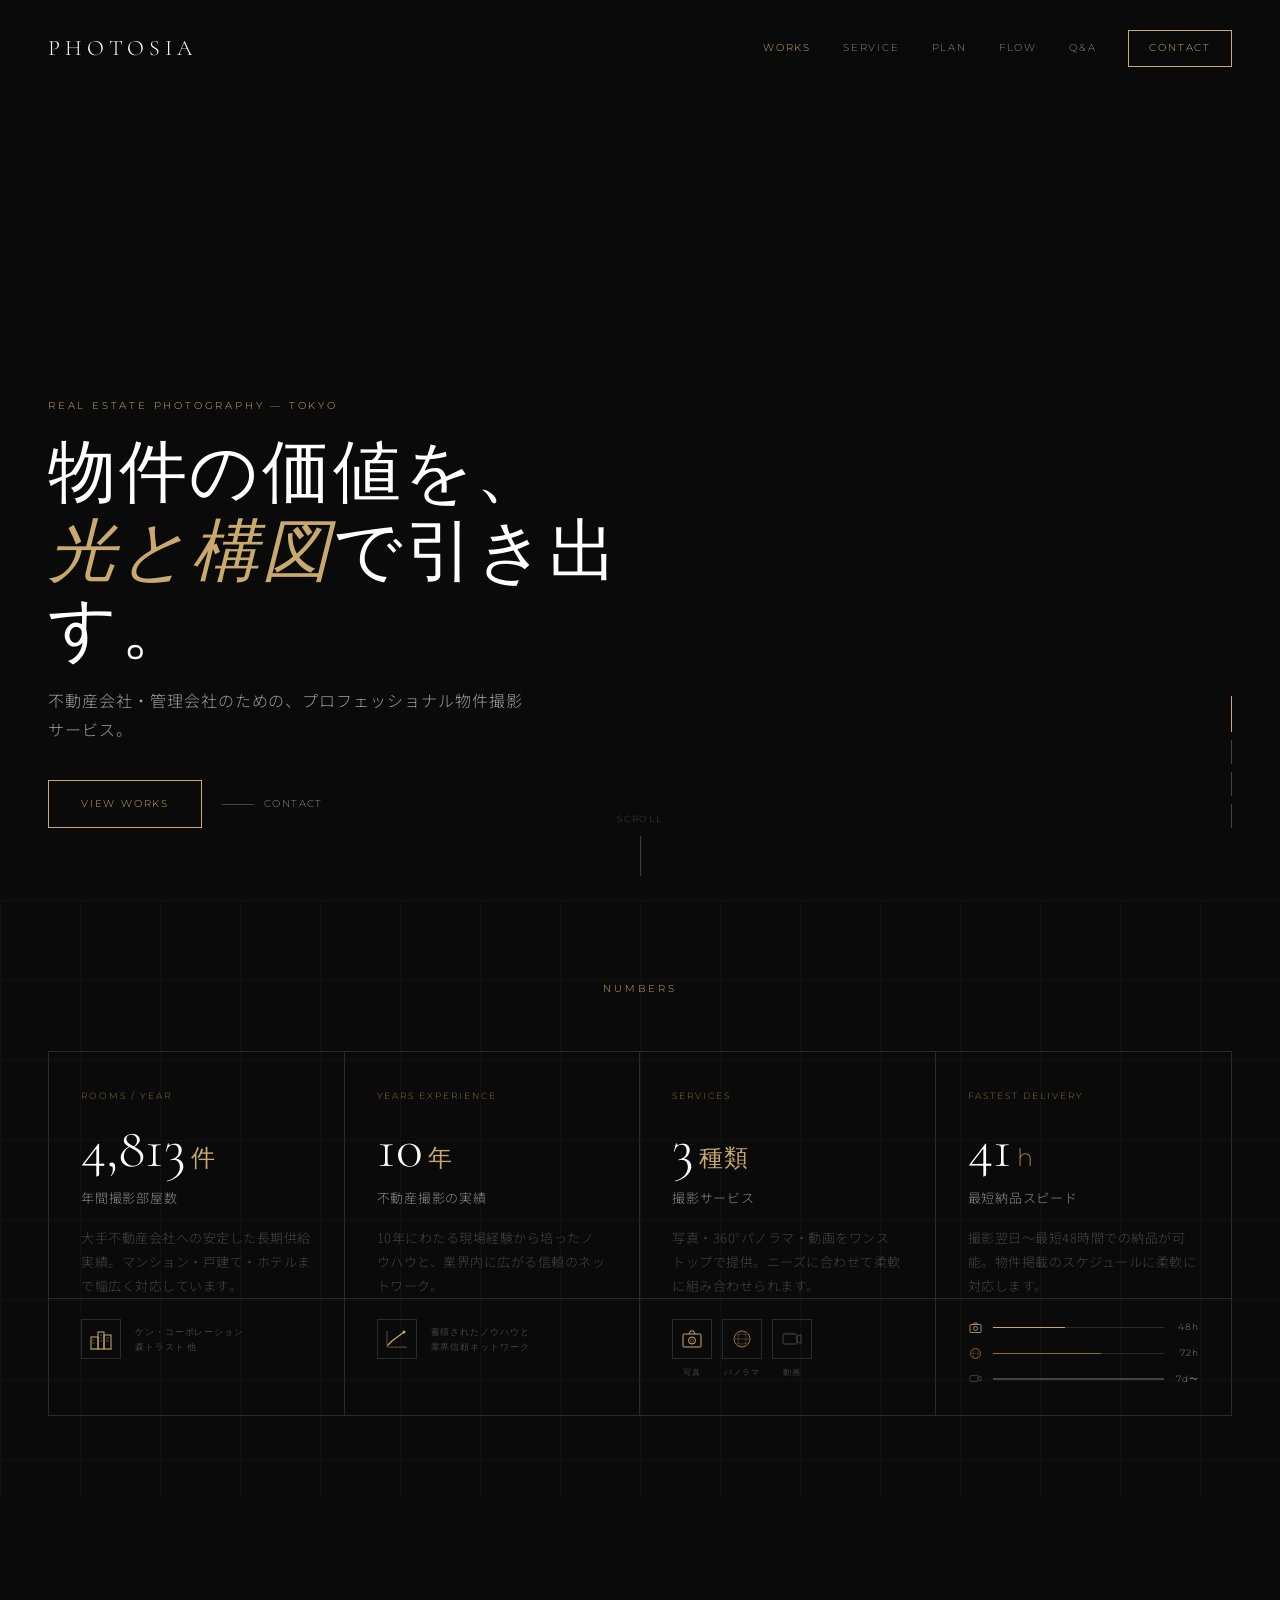
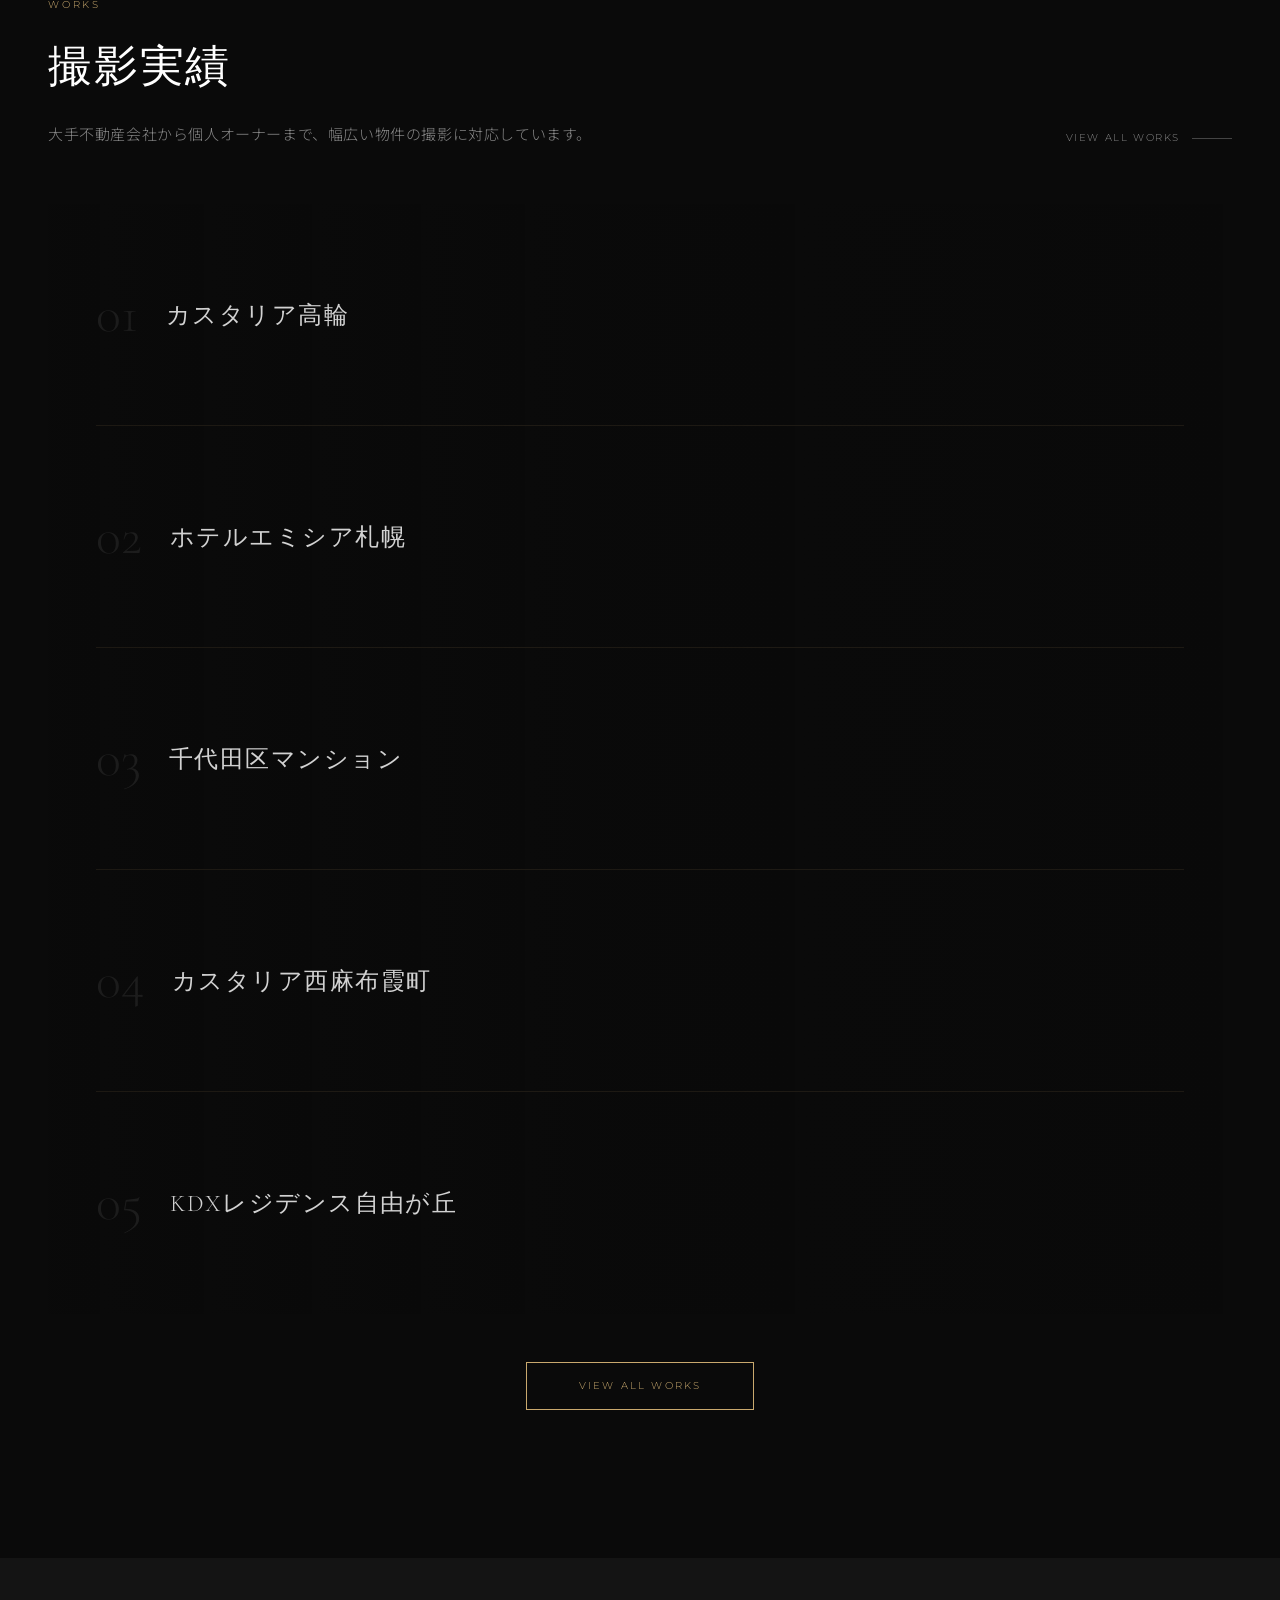
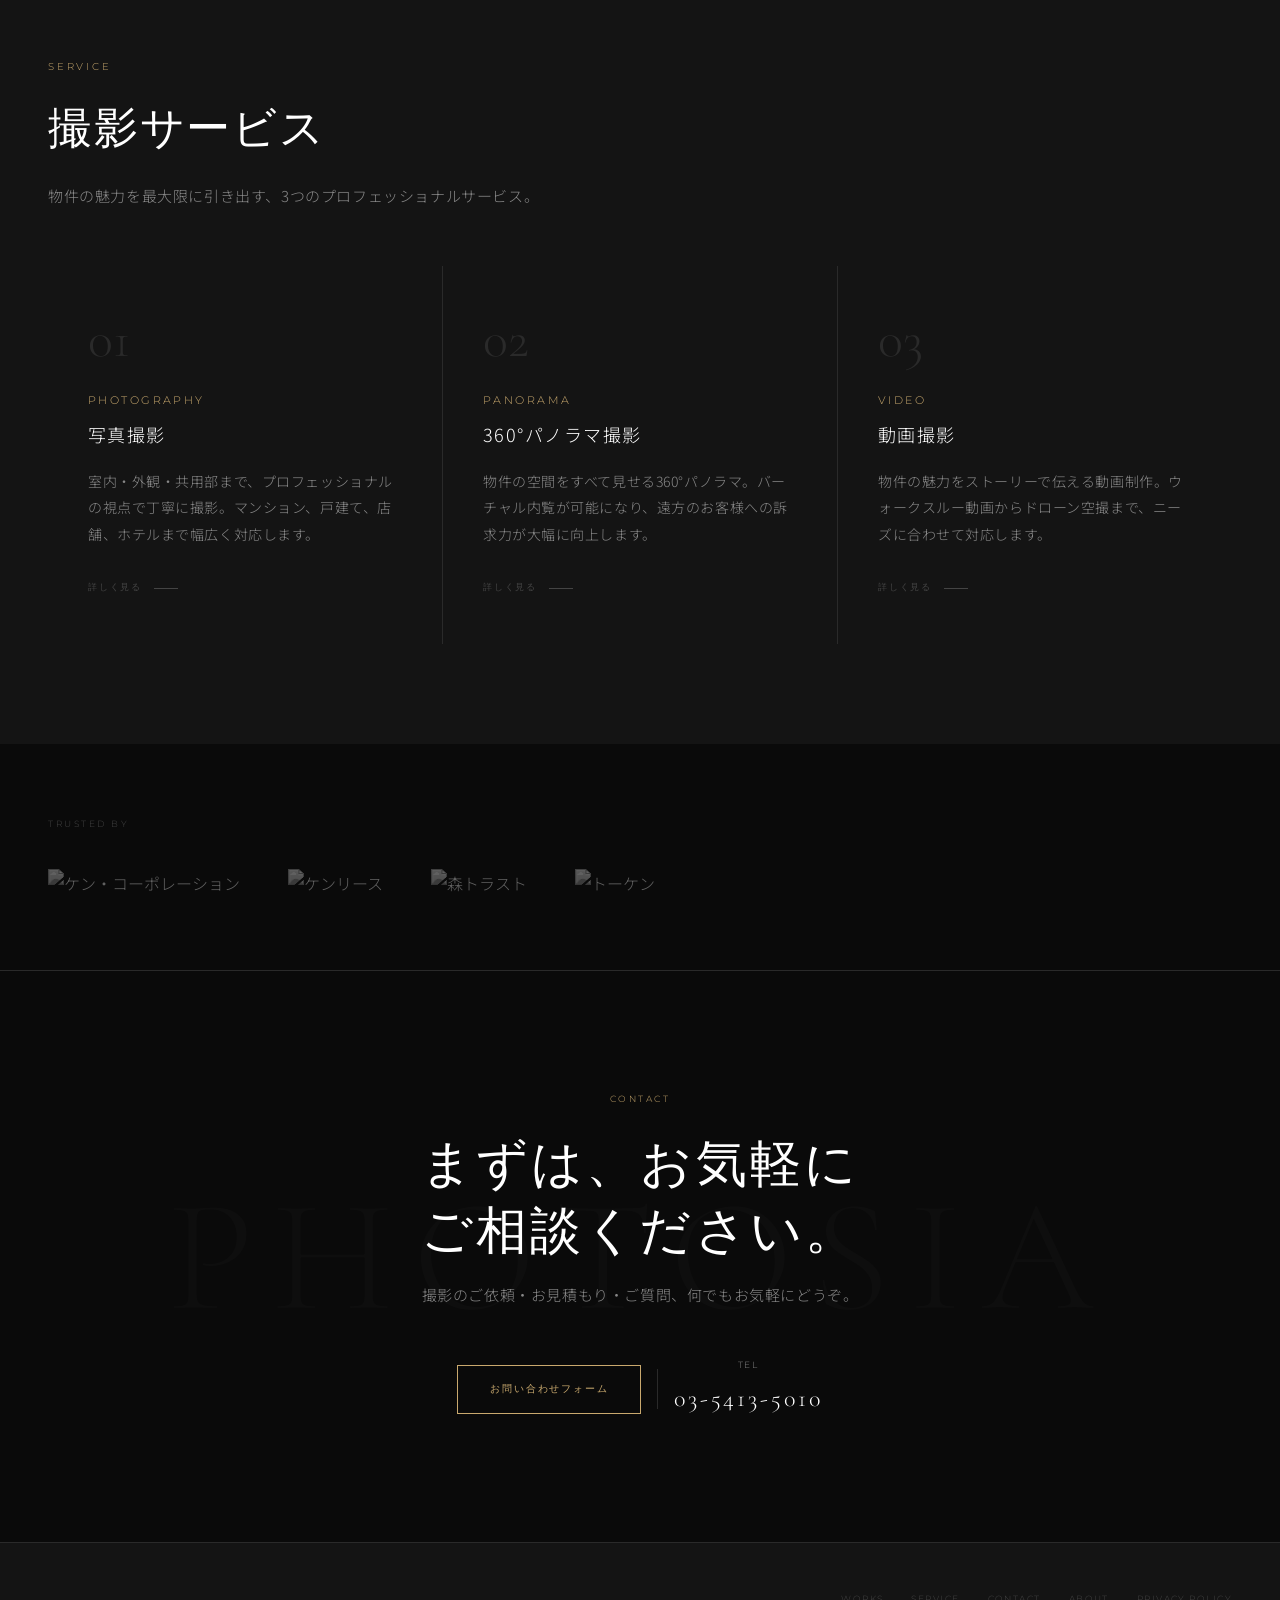
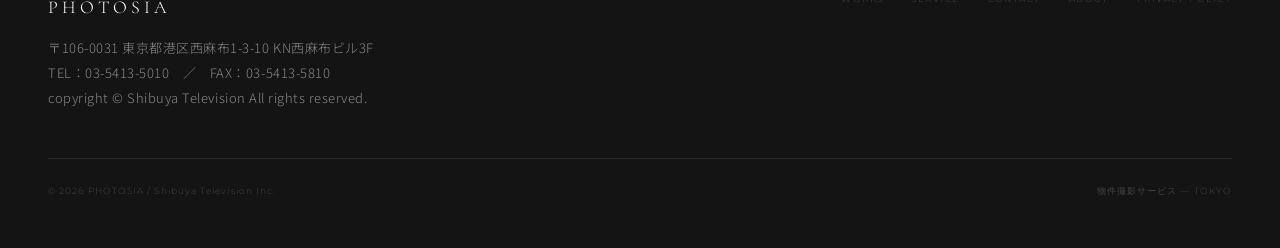
==== index.html @ ae33c287 "add: TOPページプロトタイプ" ====
<!DOCTYPE html>
<html lang="ja">
<head>
<meta charset="UTF-8">
<meta name="viewport" content="width=device-width, initial-scale=1">
<title>PHOTOSIA — トップページ プロトタイプ v6</title>
<link href="https://fonts.googleapis.com/css2?family=Cormorant+Garamond:ital,wght@0,300;0,400;1,300&family=Noto+Sans+JP:wght@300;400&family=Montserrat:wght@200;300;400&display=swap" rel="stylesheet">
<style>
*{margin:0;padding:0;box-sizing:border-box}
:root{
  --black:#0A0A0A;--surface:#141414;--card:#1E1E1E;--border:#2A2A2A;
  --gold:#C9A96E;--gold-dim:#8A6E3E;--white:#FFFFFF;--gray:#888888;--gray-dim:#444444;
}
html{font-size:16px}
body{background:var(--black);color:var(--white);font-family:'Noto Sans JP',sans-serif;font-weight:300;font-size:16px;line-height:1.85;overflow-x:hidden}
@media(max-width:768px){html{font-size:14px}body{font-size:14px}}

/* ════════ HEADER ════════ */
header{position:fixed;top:0;left:0;right:0;z-index:100;padding:28px 48px;display:flex;justify-content:space-between;align-items:center;background:linear-gradient(to bottom,rgba(10,10,10,0.92) 0%,transparent 100%);transition:background 0.4s}
header.scrolled{background:rgba(10,10,10,0.97)}
.logo{font-family:'Cormorant Garamond',serif;font-size:22px;font-weight:300;letter-spacing:0.22em;color:var(--white);text-decoration:none}
nav{display:flex;gap:32px;align-items:center}
nav a{font-family:'Montserrat',sans-serif;font-size:10px;font-weight:300;letter-spacing:0.18em;color:var(--gray);text-decoration:none;transition:color 0.3s}
nav a:hover,nav a.active{color:var(--gold)}
.nav-cta{border:0.5px solid var(--gold) !important;padding:8px 20px;color:var(--gold) !important;transition:background 0.3s !important}
.nav-cta:hover{background:rgba(201,169,110,0.1) !important}
/* SP ハンバーガー */
.hamburger{display:none;flex-direction:column;gap:5px;cursor:pointer;padding:4px}
.hamburger span{display:block;width:22px;height:1px;background:var(--white);transition:all 0.3s}
.hamburger.open span:nth-child(1){transform:translateY(6px) rotate(45deg)}
.hamburger.open span:nth-child(2){opacity:0}
.hamburger.open span:nth-child(3){transform:translateY(-6px) rotate(-45deg)}
.sp-nav{display:none;position:fixed;inset:0;background:rgba(10,10,10,0.98);z-index:99;flex-direction:column;justify-content:center;align-items:center;gap:32px}
.sp-nav.open{display:flex}
.sp-nav a{font-family:'Montserrat',sans-serif;font-size:14px;letter-spacing:0.22em;color:var(--gray);text-decoration:none;transition:color 0.3s}
.sp-nav a:hover{color:var(--gold)}
@media(max-width:768px){header{padding:20px 24px}nav{display:none}.hamburger{display:flex}}

/* ════════ HERO ════════ */
.hero{position:relative;height:100vh;min-height:600px;overflow:hidden;display:flex;align-items:flex-end}
.hero-slides{position:absolute;inset:0}
.hero-slide{position:absolute;inset:0;background-size:cover;background-position:center;opacity:0;transition:opacity 1.4s ease}
.hero-slide.active{opacity:1}
.slide-1{background-image:url('https://www.photosia.jp/wp-content/uploads/2018/06/外観共用_01-1024x683.jpg')}
.slide-2{background-image:url('https://www.photosia.jp/wp-content/uploads/2017/09/カスタリア西麻布霞町1-1024x683.jpg')}
.slide-3{background-image:url('https://www.photosia.jp/wp-content/uploads/2016/08/ROBBY_7-1024x683.jpg')}
.slide-4{background-image:url('https://www.photosia.jp/wp-content/uploads/2016/03/01-1024x683.jpg')}
.hero-overlay{position:absolute;inset:0;background:linear-gradient(to top,rgba(10,10,10,0.88) 0%,rgba(10,10,10,0.18) 55%,rgba(10,10,10,0.42) 100%)}
.hero-content{position:relative;padding:0 48px 72px;width:100%}
.hero-eyebrow{font-family:'Montserrat',sans-serif;font-size:10px;font-weight:300;letter-spacing:0.28em;color:var(--gold);margin-bottom:20px}
.hero-title{font-family:'Cormorant Garamond',serif;font-size:clamp(38px,5.5vw,68px);font-weight:300;line-height:1.15;letter-spacing:0.04em;margin-bottom:16px;max-width:700px}
.hero-title em{font-style:italic;color:var(--gold)}
.hero-sub{font-size:16px;color:rgba(255,255,255,0.6);font-weight:300;letter-spacing:0.06em;margin-bottom:36px;max-width:480px;line-height:1.8}
@media(max-width:768px){.hero-sub{font-size:14px}}
.hero-actions{display:flex;gap:20px;align-items:center}
.btn-primary{font-family:'Montserrat',sans-serif;font-size:10px;font-weight:300;letter-spacing:0.18em;color:var(--gold);border:0.5px solid var(--gold);padding:14px 32px;text-decoration:none;transition:background 0.3s}
.btn-primary:hover{background:rgba(201,169,110,0.12)}
.btn-ghost{font-family:'Montserrat',sans-serif;font-size:10px;font-weight:300;letter-spacing:0.14em;color:var(--gray);text-decoration:none;display:flex;align-items:center;gap:10px}
.btn-ghost-line{width:32px;height:0.5px;background:var(--gray-dim);display:inline-block;transition:width 0.3s}
.btn-ghost:hover .btn-ghost-line{width:48px}
.hero-indicators{position:absolute;right:48px;bottom:72px;display:flex;flex-direction:column;gap:8px}
.indicator{width:1.5px;height:24px;background:var(--gray-dim);cursor:pointer;transition:background 0.3s,height 0.3s}
.indicator.active{background:var(--gold);height:36px}
.scroll-hint{position:absolute;bottom:24px;left:50%;transform:translateX(-50%);display:flex;flex-direction:column;align-items:center;gap:8px;opacity:0.45}
.scroll-hint span{font-family:'Montserrat',sans-serif;font-size:9px;letter-spacing:0.2em;color:var(--gray)}
.scroll-line{width:0.5px;height:40px;background:var(--gray);animation:scrollAnim 2s ease-in-out infinite}
@keyframes scrollAnim{0%,100%{opacity:1}50%{opacity:0.3}}
@media(max-width:768px){.hero-content{padding:0 24px 60px}.hero-indicators{right:24px;bottom:60px}}

/* ════════ STATS subgrid ════════ */
.stats-section{padding:80px 48px;position:relative;overflow:hidden}
.stats-section::before{content:'';position:absolute;inset:0;background-image:linear-gradient(rgba(201,169,110,0.04) 1px,transparent 1px),linear-gradient(90deg,rgba(201,169,110,0.04) 1px,transparent 1px);background-size:80px 80px;pointer-events:none}
.stats-eyebrow{font-family:'Montserrat',sans-serif;font-size:10px;font-weight:300;letter-spacing:0.28em;color:var(--gold);margin-bottom:52px;text-align:center;position:relative;z-index:1}
.stats-grid{display:grid;grid-template-columns:repeat(4,1fr);grid-template-rows:auto auto auto 1fr auto;border:0.5px solid var(--border);position:relative;z-index:1}
.stat-card{border-right:0.5px solid var(--border);position:relative;overflow:hidden;transition:background 0.4s;cursor:default;display:grid;grid-template-rows:subgrid;grid-row:span 5}
.stat-card:last-child{border-right:none}
.stat-card::after{content:'';position:absolute;bottom:0;left:0;right:0;height:2px;background:var(--gold);transform:scaleX(0);transform-origin:left;transition:transform 0.5s cubic-bezier(0.16,1,0.3,1)}
.stat-card:hover{background:rgba(201,169,110,0.04)}
.stat-card:hover::after{transform:scaleX(1)}
.cell-eyebrow{padding:36px 32px 0;font-family:'Montserrat',sans-serif;font-size:9px;font-weight:300;letter-spacing:0.22em;color:var(--gold-dim);opacity:0;transform:translateY(6px);transition:opacity 0.5s,transform 0.5s}
.cell-number{padding:16px 32px 0;display:flex;align-items:flex-end;gap:5px;line-height:1;opacity:0;transform:translateY(12px);transition:opacity 0.6s 0.1s,transform 0.6s 0.1s}
.num{font-family:'Cormorant Garamond',serif;font-size:56px;font-weight:300;color:var(--white);line-height:1}
.suf{font-family:'Montserrat',sans-serif;font-size:24px;font-weight:200;color:var(--gold);letter-spacing:0.06em;padding-bottom:6px}
.cell-label{padding:10px 32px 0;font-size:13px;color:var(--gray);letter-spacing:0.06em;opacity:0;transform:translateY(6px);transition:opacity 0.5s 0.15s,transform 0.5s 0.15s}
.cell-detail{padding:16px 32px 0;font-size:13px;color:var(--gray-dim);letter-spacing:0.04em;line-height:1.85;align-self:start;opacity:0;transform:translateY(6px);transition:opacity 0.5s 0.2s,transform 0.5s 0.2s}
.cell-icon{padding:20px 32px 28px;border-top:0.5px solid var(--border);opacity:0;transform:translateY(6px);transition:opacity 0.5s 0.28s,transform 0.5s 0.28s}
.stat-card.visible .cell-eyebrow,.stat-card.visible .cell-number,.stat-card.visible .cell-label,.stat-card.visible .cell-detail,.stat-card.visible .cell-icon{opacity:1;transform:translateY(0)}
.icon-single{display:flex;align-items:center;gap:14px}
.icon-box{width:40px;height:40px;border:0.5px solid var(--border);display:flex;align-items:center;justify-content:center;flex-shrink:0;transition:border-color 0.3s}
.stat-card:hover .icon-box{border-color:var(--gold-dim)}
.icon-cap{font-family:'Montserrat',sans-serif;font-size:9px;letter-spacing:0.1em;color:var(--gray-dim);line-height:1.7}
.icon-trio{display:flex;gap:10px}
.icon-trio-item{display:flex;flex-direction:column;align-items:center;gap:6px}
.icon-trio-box{width:40px;height:40px;border:0.5px solid var(--border);display:flex;align-items:center;justify-content:center;transition:border-color 0.3s}
.stat-card:hover .icon-trio-box{border-color:var(--gold-dim)}
.icon-trio-cap{font-family:'Montserrat',sans-serif;font-size:8px;letter-spacing:0.1em;color:var(--gray-dim)}
.delivery-list{display:flex;flex-direction:column;gap:9px;width:100%}
.delivery-row{display:flex;align-items:center;gap:9px}
.delivery-row-icon{width:16px;display:flex;align-items:center;justify-content:center;flex-shrink:0}
.dbar-wrap{flex:1;height:1.5px;background:var(--border)}
.dbar{height:100%;width:0;transition:width 1.2s ease}
.delivery-lbl{font-family:'Montserrat',sans-serif;font-size:9px;letter-spacing:0.1em;color:var(--gray);min-width:26px;text-align:right}
@media(max-width:768px){
  .stats-section{padding:60px 24px}
  .stats-grid{grid-template-columns:repeat(2,1fr);grid-template-rows:none}
  .stat-card{display:flex;flex-direction:column;grid-row:auto;padding:32px 24px;border-bottom:0.5px solid var(--border)}
  .stat-card:nth-child(odd){border-right:0.5px solid var(--border)}
  .stat-card:nth-child(even){border-right:none}
  .cell-eyebrow,.cell-number,.cell-label,.cell-detail,.cell-icon{padding-left:0;padding-right:0}
  .cell-eyebrow{padding-top:0}
  .num{font-size:44px}.suf{font-size:20px}
}

/* ════════ SECTION COMMON ════════ */
.section{padding:100px 48px}
.section-header{display:flex;justify-content:space-between;align-items:flex-end;margin-bottom:56px}
.section-eyebrow{font-family:'Montserrat',sans-serif;font-size:10px;letter-spacing:0.28em;color:var(--gold);margin-bottom:12px}
.section-title{font-family:'Cormorant Garamond',serif;font-size:clamp(28px,3.5vw,44px);font-weight:300;letter-spacing:0.04em;margin-bottom:12px}
.section-sub{font-size:15px;color:var(--gray);font-weight:300;letter-spacing:0.04em;line-height:1.85;max-width:560px}
@media(max-width:768px){.section-sub{font-size:14px}}
.section-link{font-family:'Montserrat',sans-serif;font-size:10px;letter-spacing:0.16em;color:var(--gray);text-decoration:none;display:flex;align-items:center;gap:12px;white-space:nowrap;align-self:flex-end;transition:color 0.3s}
.section-link::after{content:'';display:block;width:40px;height:0.5px;background:var(--gray-dim);transition:width 0.3s,background 0.3s}
.section-link:hover{color:var(--gold)}
.section-link:hover::after{background:var(--gold);width:60px}
@media(max-width:768px){.section{padding:72px 24px}.section-header{flex-direction:column;align-items:flex-start;gap:20px}}

/* ════════ WORKS — 1/2サイズ 縦積み5件 ════════ */
.gallery-stack{display:flex;flex-direction:column}
.gs-row{
  position:relative;width:100%;
  padding-top:18.75%; /* 16:3比率 = 1/2サイズ */
  overflow:hidden;cursor:pointer;
}
.gs-bg{
  position:absolute;inset:0;
  background-size:cover;background-position:center;
  filter:brightness(0.35);
  transform:scale(1.0);
  transition:transform 0.9s cubic-bezier(0.25,0.46,0.45,0.94),filter 0.9s ease;
  will-change:transform,filter;
}
.gs-row:hover .gs-bg{transform:scale(1.05);filter:brightness(0.52)}
.gs-veil{
  position:absolute;inset:0;
  background:linear-gradient(to right,rgba(10,10,10,0.65) 0%,rgba(10,10,10,0.15) 45%,rgba(10,10,10,0) 100%);
}
.gs-info{
  position:absolute;inset:0;padding:0 48px;
  display:flex;align-items:center;gap:28px;
}
.gs-index{
  font-family:'Cormorant Garamond',serif;font-size:52px;font-weight:300;
  color:rgba(255,255,255,0.08);line-height:1;flex-shrink:0;
  transition:color 0.5s;
}
.gs-row:hover .gs-index{color:rgba(201,169,110,0.22)}
.gs-text{display:flex;flex-direction:column;gap:5px}
.gs-cat{
  font-family:'Montserrat',sans-serif;font-size:9px;font-weight:300;
  letter-spacing:0.26em;color:var(--gold);
  opacity:0;transform:translateY(5px);
  transition:opacity 0.4s,transform 0.4s;
}
.gs-row:hover .gs-cat{opacity:1;transform:translateY(0)}
.gs-name{
  font-family:'Cormorant Garamond',serif;font-size:24px;font-weight:300;
  color:rgba(255,255,255,0.82);letter-spacing:0.06em;line-height:1.2;
  transform:translateY(4px);transition:transform 0.4s,color 0.4s;
}
.gs-row:hover .gs-name{transform:translateY(0);color:var(--white)}
.gs-loc{
  font-size:12px;color:rgba(255,255,255,0.32);letter-spacing:0.08em;
  opacity:0;transform:translateY(5px);
  transition:opacity 0.4s 0.07s,transform 0.4s 0.07s;
}
.gs-row:hover .gs-loc{opacity:1;transform:translateY(0)}
.gs-row::after{content:'';position:absolute;bottom:0;left:48px;right:48px;height:0.5px;background:rgba(201,169,110,0.1)}
.gs-row:last-child::after{display:none}
.view-all-wrap{padding:48px;display:flex;justify-content:center}
.btn-view-all{font-family:'Montserrat',sans-serif;font-size:10px;font-weight:300;letter-spacing:0.22em;color:var(--gold);border:0.5px solid var(--gold);padding:14px 52px;text-decoration:none;background:transparent;transition:background 0.3s;display:inline-block}
.btn-view-all:hover{background:rgba(201,169,110,0.08)}
@media(max-width:768px){
  .gs-row{padding-top:30%}
  .gs-info{padding:0 24px;gap:16px}
  .gs-index{font-size:36px}
  .gs-name{font-size:18px}
  .gs-loc{display:none}
  .view-all-wrap{padding:36px 24px}
}

/* ════════ SERVICES ════════ */
.services-section{background:var(--surface);padding:100px 48px}
.services-grid{display:grid;grid-template-columns:repeat(3,1fr);gap:1px;background:var(--border);margin-top:56px}
.service-card{background:var(--surface);padding:48px 40px;position:relative;overflow:hidden}
.service-card::before{content:'';position:absolute;top:0;left:0;width:1.5px;height:0;background:var(--gold);transition:height 0.45s ease}
.service-card:hover::before{height:100%}
.service-num{font-family:'Cormorant Garamond',serif;font-size:52px;font-weight:300;color:var(--border);line-height:1;margin-bottom:24px;transition:color 0.3s}
.service-card:hover .service-num{color:var(--gold-dim)}
.service-name-en{font-family:'Montserrat',sans-serif;font-size:11px;letter-spacing:0.22em;color:var(--gold);margin-bottom:8px}
.service-name-ja{font-size:18px;font-weight:300;letter-spacing:0.08em;margin-bottom:16px}
.service-desc{font-size:14px;color:var(--gray);line-height:1.9;letter-spacing:0.04em}
.service-arrow{margin-top:32px;font-family:'Montserrat',sans-serif;font-size:9px;letter-spacing:0.2em;color:var(--gray-dim);display:flex;align-items:center;gap:12px;transition:color 0.3s}
.service-arrow::after{content:'';display:block;width:24px;height:0.5px;background:var(--gray-dim);transition:width 0.3s,background 0.3s}
.service-card:hover .service-arrow{color:var(--gold)}
.service-card:hover .service-arrow::after{width:40px;background:var(--gold)}
@media(max-width:768px){.services-section{padding:72px 24px}.services-grid{grid-template-columns:1fr}.service-card{padding:36px 24px}}

/* ════════ CLIENTS ════════ */
.clients-section{padding:72px 48px;border-bottom:0.5px solid var(--border)}
.clients-label{font-family:'Montserrat',sans-serif;font-size:9px;letter-spacing:0.28em;color:var(--gray-dim);margin-bottom:36px}
.clients-logos{display:flex;gap:48px;align-items:center;flex-wrap:wrap}
.client-logo-box{opacity:0.35;transition:opacity 0.3s;filter:grayscale(1)}
.client-logo-box:hover{opacity:0.7}
.client-logo-box img{height:28px;width:auto;object-fit:contain}
@media(max-width:768px){.clients-section{padding:56px 24px}.clients-logos{gap:28px}}

/* ════════ CTA ════════ */
.cta-section{padding:120px 48px;text-align:center;position:relative;overflow:hidden}
.cta-section::before{content:'PHOTOSIA';position:absolute;top:50%;left:50%;transform:translate(-50%,-50%);font-family:'Cormorant Garamond',serif;font-size:160px;font-weight:300;color:rgba(255,255,255,0.018);white-space:nowrap;pointer-events:none;letter-spacing:0.12em}
.cta-eyebrow{font-family:'Montserrat',sans-serif;font-size:9px;letter-spacing:0.28em;color:var(--gold);margin-bottom:24px;position:relative;z-index:1}
.cta-title{font-family:'Cormorant Garamond',serif;font-size:clamp(30px,4vw,52px);font-weight:300;letter-spacing:0.06em;margin-bottom:16px;line-height:1.3;position:relative;z-index:1}
.cta-sub{font-size:15px;color:var(--gray);letter-spacing:0.04em;margin-bottom:48px;line-height:1.85;position:relative;z-index:1}
@media(max-width:768px){.cta-sub{font-size:14px}}
.cta-actions{display:flex;gap:16px;justify-content:center;align-items:center;flex-wrap:wrap;position:relative;z-index:1}
.cta-tel{font-family:'Cormorant Garamond',serif;font-size:1.5rem;font-weight:300;color:var(--white);letter-spacing:0.12em;text-decoration:none}
.cta-tel-label{font-family:'Montserrat',sans-serif;font-size:9px;letter-spacing:0.2em;color:var(--gray);margin-bottom:4px}
.cta-divider{width:0.5px;height:40px;background:var(--border)}
@media(max-width:768px){.cta-section{padding:80px 24px}.cta-divider{display:none}}

/* ════════ FOOTER ════════ */
footer{background:var(--surface);border-top:0.5px solid var(--border);padding:48px;display:grid;grid-template-columns:1fr auto;gap:48px;align-items:start}
.footer-logo{font-family:'Cormorant Garamond',serif;font-size:18px;font-weight:300;letter-spacing:0.22em;margin-bottom:12px}
.footer-address{font-size:13px;color:var(--gray);font-weight:300;line-height:1.9;letter-spacing:0.04em}
.footer-nav{display:flex;gap:28px;flex-wrap:wrap}
.footer-nav a{font-family:'Montserrat',sans-serif;font-size:9px;letter-spacing:0.16em;color:var(--gray-dim);text-decoration:none;transition:color 0.3s}
.footer-nav a:hover{color:var(--gold)}
.footer-bottom{grid-column:1/-1;border-top:0.5px solid var(--border);padding-top:24px;display:flex;justify-content:space-between;align-items:center}
.footer-copy{font-family:'Montserrat',sans-serif;font-size:9px;letter-spacing:0.12em;color:var(--gray-dim)}
@media(max-width:768px){footer{grid-template-columns:1fr;padding:36px 24px;gap:28px}.footer-bottom{flex-direction:column;gap:10px;text-align:center}}
</style>
</head>
<body>

<!-- HEADER -->
<header id="header">
  <a class="logo" href="#">PHOTOSIA</a>
  <nav>
    <a href="#works" class="active">WORKS</a>
    <a href="#service">SERVICE</a>
    <a href="#plan">PLAN</a>
    <a href="#flow">FLOW</a>
    <a href="#qa">Q&amp;A</a>
    <a href="#contact" class="nav-cta">CONTACT</a>
  </nav>
  <div class="hamburger" id="hamburger">
    <span></span><span></span><span></span>
  </div>
</header>

<!-- SP NAV -->
<div class="sp-nav" id="spNav">
  <a href="#works" onclick="closeNav()">WORKS</a>
  <a href="#service" onclick="closeNav()">SERVICE</a>
  <a href="#plan" onclick="closeNav()">PLAN</a>
  <a href="#flow" onclick="closeNav()">FLOW</a>
  <a href="#qa" onclick="closeNav()">Q&amp;A</a>
  <a href="#contact" onclick="closeNav()">CONTACT</a>
</div>

<!-- HERO -->
<section class="hero">
  <div class="hero-slides">
    <div class="hero-slide slide-1 active"></div>
    <div class="hero-slide slide-2"></div>
    <div class="hero-slide slide-3"></div>
    <div class="hero-slide slide-4"></div>
  </div>
  <div class="hero-overlay"></div>
  <div class="hero-content">
    <p class="hero-eyebrow">REAL ESTATE PHOTOGRAPHY — TOKYO</p>
    <h1 class="hero-title">物件の価値を、<br><em>光と構図</em>で引き出す。</h1>
    <p class="hero-sub">不動産会社・管理会社のための、プロフェッショナル物件撮影サービス。</p>
    <div class="hero-actions">
      <a href="#contact" class="btn-primary">VIEW WORKS</a>
      <a href="#contact" class="btn-ghost"><span class="btn-ghost-line"></span>CONTACT</a>
    </div>
  </div>
  <div class="hero-indicators">
    <div class="indicator active" data-idx="0"></div>
    <div class="indicator" data-idx="1"></div>
    <div class="indicator" data-idx="2"></div>
    <div class="indicator" data-idx="3"></div>
  </div>
  <div class="scroll-hint">
    <span>SCROLL</span>
    <div class="scroll-line"></div>
  </div>
</section>

<!-- STATS -->
<section class="stats-section">
  <p class="stats-eyebrow">NUMBERS</p>
  <div class="stats-grid">

    <div class="stat-card" data-target="5000" data-duration="1800" data-delay="0">
      <div class="cell-eyebrow">ROOMS / YEAR</div>
      <div class="cell-number"><span class="num" data-count>0</span><span class="suf">件</span></div>
      <div class="cell-label">年間撮影部屋数</div>
      <div class="cell-detail">大手不動産会社への安定した長期供給実績。マンション・戸建て・ホテルまで幅広く対応しています。</div>
      <div class="cell-icon">
        <div class="icon-single">
          <div class="icon-box">
            <svg width="24" height="24" viewBox="0 0 24 24" fill="none">
              <rect x="2" y="10" width="7" height="12" stroke="#C9A96E" stroke-width="1"/>
              <rect x="9" y="5" width="6" height="17" stroke="#C9A96E" stroke-width="1"/>
              <rect x="15" y="8" width="7" height="14" stroke="#C9A96E" stroke-width="1"/>
              <line x1="3.5" y1="13" x2="5.5" y2="13" stroke="#C9A96E" stroke-width="0.75" opacity="0.6"/>
              <line x1="3.5" y1="16" x2="5.5" y2="16" stroke="#C9A96E" stroke-width="0.75" opacity="0.6"/>
              <line x1="11" y1="8" x2="13" y2="8" stroke="#C9A96E" stroke-width="0.75" opacity="0.6"/>
              <line x1="11" y1="11" x2="13" y2="11" stroke="#C9A96E" stroke-width="0.75" opacity="0.6"/>
              <line x1="11" y1="14" x2="13" y2="14" stroke="#C9A96E" stroke-width="0.75" opacity="0.6"/>
              <line x1="17" y1="11" x2="20" y2="11" stroke="#C9A96E" stroke-width="0.75" opacity="0.6"/>
              <line x1="17" y1="14" x2="20" y2="14" stroke="#C9A96E" stroke-width="0.75" opacity="0.6"/>
              <line x1="1" y1="22" x2="23" y2="22" stroke="#C9A96E" stroke-width="0.75" opacity="0.4"/>
            </svg>
          </div>
          <span class="icon-cap">ケン・コーポレーション<br>森トラスト 他</span>
        </div>
      </div>
    </div>

    <div class="stat-card" data-target="10" data-duration="1200" data-delay="150">
      <div class="cell-eyebrow">YEARS EXPERIENCE</div>
      <div class="cell-number"><span class="num" data-count>0</span><span class="suf">年</span></div>
      <div class="cell-label">不動産撮影の実績</div>
      <div class="cell-detail">10年にわたる現場経験から培ったノウハウと、業界内に広がる信頼のネットワーク。</div>
      <div class="cell-icon">
        <div class="icon-single">
          <div class="icon-box">
            <svg width="24" height="24" viewBox="0 0 24 24" fill="none">
              <polyline points="2,20 2,4" stroke="#C9A96E" stroke-width="1" opacity="0.4"/>
              <polyline points="2,20 22,20" stroke="#C9A96E" stroke-width="1" opacity="0.4"/>
              <polyline points="3,18 7,14 11,11 15,8 19,5" stroke="#C9A96E" stroke-width="1.25" stroke-linecap="round" stroke-linejoin="round"/>
              <circle cx="19" cy="5" r="1.5" fill="#C9A96E"/>
              <line x1="7" y1="20" x2="7" y2="21" stroke="#C9A96E" stroke-width="0.75" opacity="0.5"/>
              <line x1="11" y1="20" x2="11" y2="21" stroke="#C9A96E" stroke-width="0.75" opacity="0.5"/>
              <line x1="15" y1="20" x2="15" y2="21" stroke="#C9A96E" stroke-width="0.75" opacity="0.5"/>
              <line x1="19" y1="20" x2="19" y2="21" stroke="#C9A96E" stroke-width="0.75" opacity="0.5"/>
            </svg>
          </div>
          <span class="icon-cap">蓄積されたノウハウと<br>業界信頼ネットワーク</span>
        </div>
      </div>
    </div>

    <div class="stat-card" data-target="3" data-duration="800" data-delay="300">
      <div class="cell-eyebrow">SERVICES</div>
      <div class="cell-number"><span class="num" data-count>0</span><span class="suf">種類</span></div>
      <div class="cell-label">撮影サービス</div>
      <div class="cell-detail">写真・360°パノラマ・動画をワンストップで提供。ニーズに合わせて柔軟に組み合わせられます。</div>
      <div class="cell-icon">
        <div class="icon-trio">
          <div class="icon-trio-item">
            <div class="icon-trio-box">
              <svg width="22" height="22" viewBox="0 0 22 22" fill="none">
                <rect x="2" y="6" width="18" height="13" rx="1" stroke="#C9A96E" stroke-width="1"/>
                <path d="M8 6 L9.5 3 L12.5 3 L14 6" stroke="#C9A96E" stroke-width="1" stroke-linejoin="round"/>
                <circle cx="11" cy="12.5" r="3.5" stroke="#C9A96E" stroke-width="1"/>
                <circle cx="11" cy="12.5" r="1.5" stroke="#C9A96E" stroke-width="0.75" opacity="0.5"/>
              </svg>
            </div>
            <span class="icon-trio-cap">写真</span>
          </div>
          <div class="icon-trio-item">
            <div class="icon-trio-box">
              <svg width="22" height="22" viewBox="0 0 22 22" fill="none">
                <circle cx="11" cy="11" r="8" stroke="#8A6E3E" stroke-width="1"/>
                <ellipse cx="11" cy="11" rx="4" ry="8" stroke="#8A6E3E" stroke-width="0.75" opacity="0.6"/>
                <line x1="3" y1="11" x2="19" y2="11" stroke="#8A6E3E" stroke-width="0.75" opacity="0.6"/>
                <path d="M4 7 Q11 5 18 7" stroke="#8A6E3E" stroke-width="0.75" fill="none" opacity="0.5"/>
                <path d="M4 15 Q11 17 18 15" stroke="#8A6E3E" stroke-width="0.75" fill="none" opacity="0.5"/>
              </svg>
            </div>
            <span class="icon-trio-cap">パノラマ</span>
          </div>
          <div class="icon-trio-item">
            <div class="icon-trio-box">
              <svg width="22" height="22" viewBox="0 0 22 22" fill="none">
                <rect x="2" y="6" width="14" height="10" rx="1" stroke="#444444" stroke-width="1"/>
                <path d="M16 8.5 L20 6.5 L20 15.5 L16 13.5 Z" stroke="#444444" stroke-width="1" stroke-linejoin="round"/>
                <line x1="5" y1="6" x2="5" y2="4" stroke="#444444" stroke-width="1" opacity="0.5"/>
                <line x1="8" y1="6" x2="8" y2="4" stroke="#444444" stroke-width="1" opacity="0.5"/>
                <line x1="11" y1="6" x2="11" y2="4" stroke="#444444" stroke-width="1" opacity="0.5"/>
              </svg>
            </div>
            <span class="icon-trio-cap">動画</span>
          </div>
        </div>
      </div>
    </div>

    <div class="stat-card" data-target="48" data-duration="1400" data-delay="450">
      <div class="cell-eyebrow">FASTEST DELIVERY</div>
      <div class="cell-number"><span class="num" data-count>0</span><span class="suf">h</span></div>
      <div class="cell-label">最短納品スピード</div>
      <div class="cell-detail">撮影翌日〜最短48時間での納品が可能。物件掲載のスケジュールに柔軟に対応します。</div>
      <div class="cell-icon">
        <div class="delivery-list">
          <div class="delivery-row">
            <div class="delivery-row-icon">
              <svg width="13" height="13" viewBox="0 0 13 13" fill="none"><rect x="1" y="3.5" width="11" height="8" rx="0.5" stroke="#C9A96E" stroke-width="0.8"/><path d="M4.5 3.5 L5.2 2 L7.8 2 L8.5 3.5" stroke="#C9A96E" stroke-width="0.8" stroke-linejoin="round"/><circle cx="6.5" cy="7.5" r="2" stroke="#C9A96E" stroke-width="0.8"/></svg>
            </div>
            <div class="dbar-wrap"><div class="dbar" style="background:var(--gold)" data-w="42%"></div></div>
            <span class="delivery-lbl">48h</span>
          </div>
          <div class="delivery-row">
            <div class="delivery-row-icon">
              <svg width="13" height="13" viewBox="0 0 13 13" fill="none"><circle cx="6.5" cy="6.5" r="5" stroke="#8A6E3E" stroke-width="0.8"/><ellipse cx="6.5" cy="6.5" rx="2.5" ry="5" stroke="#8A6E3E" stroke-width="0.6" opacity="0.6"/><line x1="1.5" y1="6.5" x2="11.5" y2="6.5" stroke="#8A6E3E" stroke-width="0.6" opacity="0.5"/></svg>
            </div>
            <div class="dbar-wrap"><div class="dbar" style="background:var(--gold-dim)" data-w="63%"></div></div>
            <span class="delivery-lbl">72h</span>
          </div>
          <div class="delivery-row">
            <div class="delivery-row-icon">
              <svg width="13" height="13" viewBox="0 0 13 13" fill="none"><rect x="1" y="3.5" width="8" height="6" rx="0.5" stroke="#444" stroke-width="0.8"/><path d="M9 5.5 L12 4 L12 9 L9 7.5 Z" stroke="#444" stroke-width="0.8" stroke-linejoin="round"/></svg>
            </div>
            <div class="dbar-wrap"><div class="dbar" style="background:var(--gray-dim)" data-w="100%"></div></div>
            <span class="delivery-lbl">7d〜</span>
          </div>
        </div>
      </div>
    </div>

  </div>
</section>

<!-- WORKS -->
<section class="section" id="works">
  <div class="section-header">
    <div>
      <p class="section-eyebrow">WORKS</p>
      <h2 class="section-title">撮影実績</h2>
      <p class="section-sub">大手不動産会社から個人オーナーまで、幅広い物件の撮影に対応しています。</p>
    </div>
    <a href="#" class="section-link">VIEW ALL WORKS</a>
  </div>
  <div class="gallery-stack">
    <div class="gs-row">
      <div class="gs-bg" style="background-image:url('https://www.photosia.jp/wp-content/uploads/2018/06/外観共用_01-1024x683.jpg')"></div>
      <div class="gs-veil"></div>
      <div class="gs-info">
        <div class="gs-index">01</div>
        <div class="gs-text">
          <div class="gs-cat">APARTMENT</div>
          <div class="gs-name">カスタリア高輪</div>
          <div class="gs-loc">東京都港区</div>
        </div>
      </div>
    </div>
    <div class="gs-row">
      <div class="gs-bg" style="background-image:url('https://www.photosia.jp/wp-content/uploads/2016/03/01-1024x683.jpg')"></div>
      <div class="gs-veil"></div>
      <div class="gs-info">
        <div class="gs-index">02</div>
        <div class="gs-text">
          <div class="gs-cat">HOTEL</div>
          <div class="gs-name">ホテルエミシア札幌</div>
          <div class="gs-loc">北海道札幌市</div>
        </div>
      </div>
    </div>
    <div class="gs-row">
      <div class="gs-bg" style="background-image:url('https://www.photosia.jp/wp-content/uploads/2016/08/ROBBY_7-1024x683.jpg')"></div>
      <div class="gs-veil"></div>
      <div class="gs-info">
        <div class="gs-index">03</div>
        <div class="gs-text">
          <div class="gs-cat">APARTMENT</div>
          <div class="gs-name">千代田区マンション</div>
          <div class="gs-loc">東京都千代田区</div>
        </div>
      </div>
    </div>
    <div class="gs-row">
      <div class="gs-bg" style="background-image:url('https://www.photosia.jp/wp-content/uploads/2017/09/カスタリア西麻布霞町1-1024x683.jpg')"></div>
      <div class="gs-veil"></div>
      <div class="gs-info">
        <div class="gs-index">04</div>
        <div class="gs-text">
          <div class="gs-cat">APARTMENT</div>
          <div class="gs-name">カスタリア西麻布霞町</div>
          <div class="gs-loc">東京都港区</div>
        </div>
      </div>
    </div>
    <div class="gs-row">
      <div class="gs-bg" style="background-image:url('https://www.photosia.jp/wp-content/uploads/2016/04/2-1024x684.jpg')"></div>
      <div class="gs-veil"></div>
      <div class="gs-info">
        <div class="gs-index">05</div>
        <div class="gs-text">
          <div class="gs-cat">APARTMENT</div>
          <div class="gs-name">KDXレジデンス自由が丘</div>
          <div class="gs-loc">東京都目黒区</div>
        </div>
      </div>
    </div>
  </div>
  <div class="view-all-wrap">
    <a href="#" class="btn-view-all">VIEW ALL WORKS</a>
  </div>
</section>

<!-- SERVICES -->
<section class="services-section" id="service">
  <div class="section-header">
    <div>
      <p class="section-eyebrow">SERVICE</p>
      <h2 class="section-title">撮影サービス</h2>
      <p class="section-sub">物件の魅力を最大限に引き出す、3つのプロフェッショナルサービス。</p>
    </div>
  </div>
  <div class="services-grid">
    <div class="service-card">
      <div class="service-num">01</div>
      <div class="service-name-en">PHOTOGRAPHY</div>
      <div class="service-name-ja">写真撮影</div>
      <p class="service-desc">室内・外観・共用部まで、プロフェッショナルの視点で丁寧に撮影。マンション、戸建て、店舗、ホテルまで幅広く対応します。</p>
      <div class="service-arrow">詳しく見る</div>
    </div>
    <div class="service-card">
      <div class="service-num">02</div>
      <div class="service-name-en">PANORAMA</div>
      <div class="service-name-ja">360°パノラマ撮影</div>
      <p class="service-desc">物件の空間をすべて見せる360°パノラマ。バーチャル内覧が可能になり、遠方のお客様への訴求力が大幅に向上します。</p>
      <div class="service-arrow">詳しく見る</div>
    </div>
    <div class="service-card">
      <div class="service-num">03</div>
      <div class="service-name-en">VIDEO</div>
      <div class="service-name-ja">動画撮影</div>
      <p class="service-desc">物件の魅力をストーリーで伝える動画制作。ウォークスルー動画からドローン空撮まで、ニーズに合わせて対応します。</p>
      <div class="service-arrow">詳しく見る</div>
    </div>
  </div>
</section>

<!-- CLIENTS -->
<div class="clients-section">
  <p class="clients-label">TRUSTED BY</p>
  <div class="clients-logos">
    <div class="client-logo-box"><img src="https://www.photosia.jp/wp-content/themes/photosia_1.0.0/assets/img/ken.jpg" alt="ケン・コーポレーション"></div>
    <div class="client-logo-box"><img src="https://www.photosia.jp/wp-content/themes/photosia_1.0.0/assets/img/ken_lease.jpg" alt="ケンリース"></div>
    <div class="client-logo-box"><img src="https://www.photosia.jp/wp-content/themes/photosia_1.0.0/assets/img/mori.jpg" alt="森トラスト"></div>
    <div class="client-logo-box"><img src="https://www.photosia.jp/wp-content/themes/photosia_1.0.0/assets/img/token.png" alt="トーケン"></div>
  </div>
</div>

<!-- CTA -->
<section class="cta-section" id="contact">
  <p class="cta-eyebrow">CONTACT</p>
  <h2 class="cta-title">まずは、お気軽に<br>ご相談ください。</h2>
  <p class="cta-sub">撮影のご依頼・お見積もり・ご質問、何でもお気軽にどうぞ。</p>
  <div class="cta-actions">
    <a href="mailto:info@photosia.jp" class="btn-primary">お問い合わせフォーム</a>
    <div class="cta-divider"></div>
    <div>
      <div class="cta-tel-label">TEL</div>
      <a href="tel:0354135010" class="cta-tel">03-5413-5010</a>
    </div>
  </div>
</section>

<!-- FOOTER -->
<footer>
  <div>
    <div class="footer-logo">PHOTOSIA</div>
    <div class="footer-address">〒106-0031 東京都港区西麻布1-3-10 KN西麻布ビル3F<br>TEL：03-5413-5010　／　FAX：03-5413-5810<br>copyright © Shibuya Television All rights reserved.</div>
  </div>
  <div>
    <div class="footer-nav">
      <a href="#works">WORKS</a><a href="#service">SERVICE</a>
      <a href="#contact">CONTACT</a><a href="#">ABOUT</a><a href="#">PRIVACY POLICY</a>
    </div>
  </div>
  <div class="footer-bottom">
    <span class="footer-copy">© 2026 PHOTOSIA / Shibuya Television Inc.</span>
    <span class="footer-copy">物件撮影サービス — TOKYO</span>
  </div>
</footer>

<script>
// ── ヘッダースクロール
window.addEventListener('scroll',()=>{
  document.getElementById('header').classList.toggle('scrolled',window.scrollY>60);
});

// ── ハンバーガー
const hb=document.getElementById('hamburger');
const spNav=document.getElementById('spNav');
hb.addEventListener('click',()=>{
  hb.classList.toggle('open');
  spNav.classList.toggle('open');
  document.body.style.overflow=spNav.classList.contains('open')?'hidden':'';
});
function closeNav(){
  hb.classList.remove('open');spNav.classList.remove('open');
  document.body.style.overflow='';
}

// ── HERO SLIDER
const slides=document.querySelectorAll('.hero-slide');
const indicators=document.querySelectorAll('.indicator');
let cur=0;
function goTo(n){
  slides[cur].classList.remove('active');indicators[cur].classList.remove('active');
  cur=n;slides[cur].classList.add('active');indicators[cur].classList.add('active');
}
indicators.forEach(el=>el.addEventListener('click',()=>goTo(+el.dataset.idx)));
setInterval(()=>goTo((cur+1)%slides.length),4800);

// ── COUNT UP
function easeOutExpo(t){return t>=1?1:1-Math.pow(2,-10*t)}
function countUp(el,target,dur){
  const s=performance.now(),big=target>=1000;
  (function f(n){
    const p=Math.min((n-s)/dur,1),v=Math.round(easeOutExpo(p)*target);
    el.textContent=big?v.toLocaleString():v;
    if(p<1)requestAnimationFrame(f);
    else el.textContent=big?target.toLocaleString():target;
  })(s);
}

// ── INTERSECTION OBSERVER
const obs=new IntersectionObserver(entries=>{
  entries.forEach(e=>{
    if(!e.isIntersecting)return;
    const c=e.target,delay=parseInt(c.dataset.delay)||0;
    setTimeout(()=>{
      c.classList.add('visible');
      countUp(c.querySelector('[data-count]'),parseInt(c.dataset.target),parseInt(c.dataset.duration)||1200);
      c.querySelectorAll('.dbar').forEach(b=>{b.style.width=b.dataset.w});
    },delay);
    obs.unobserve(c);
  });
},{threshold:0.3});
document.querySelectorAll('.stat-card').forEach(c=>obs.observe(c));

// ── スムーススクロール
document.querySelectorAll('a[href^="#"]').forEach(a=>{
  a.addEventListener('click',e=>{
    const t=document.querySelector(a.getAttribute('href'));
    if(t){e.preventDefault();t.scrollIntoView({behavior:'smooth',block:'start'})}
  });
});
</script>
</body>
</html>
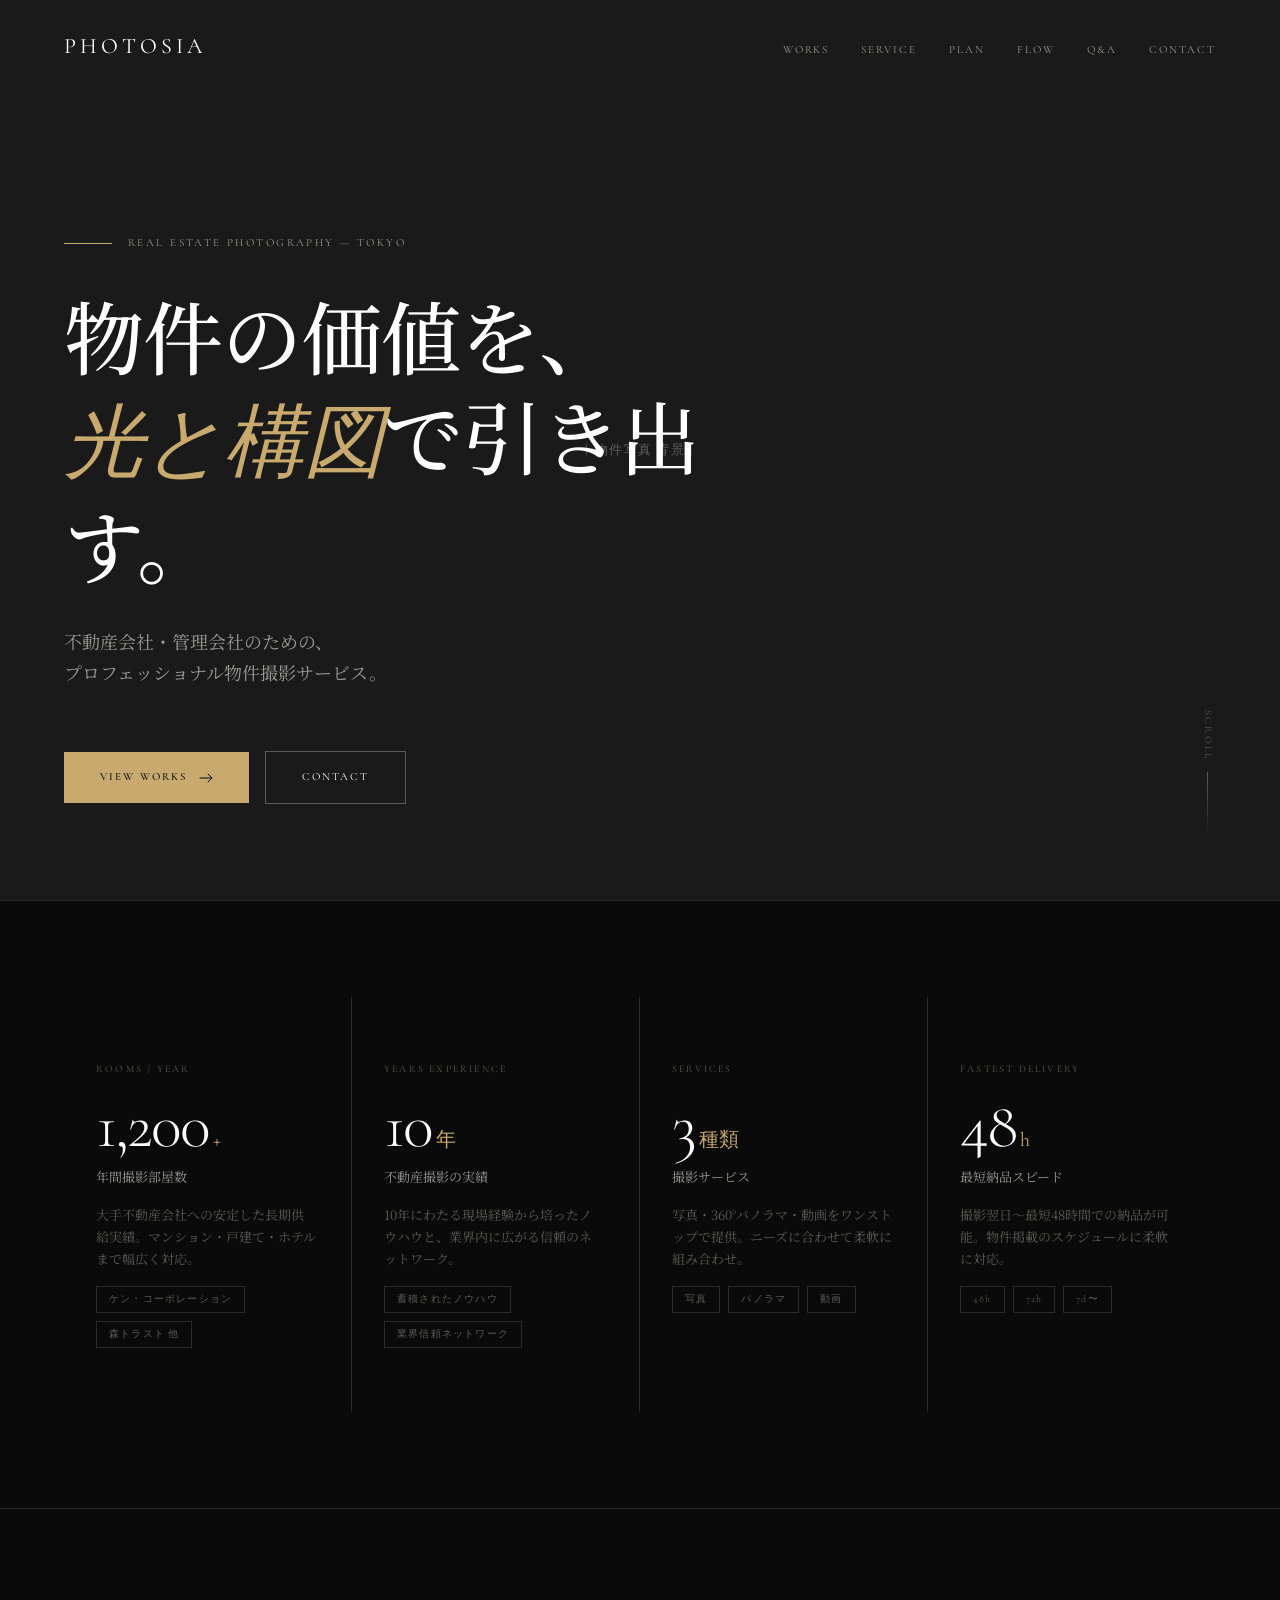
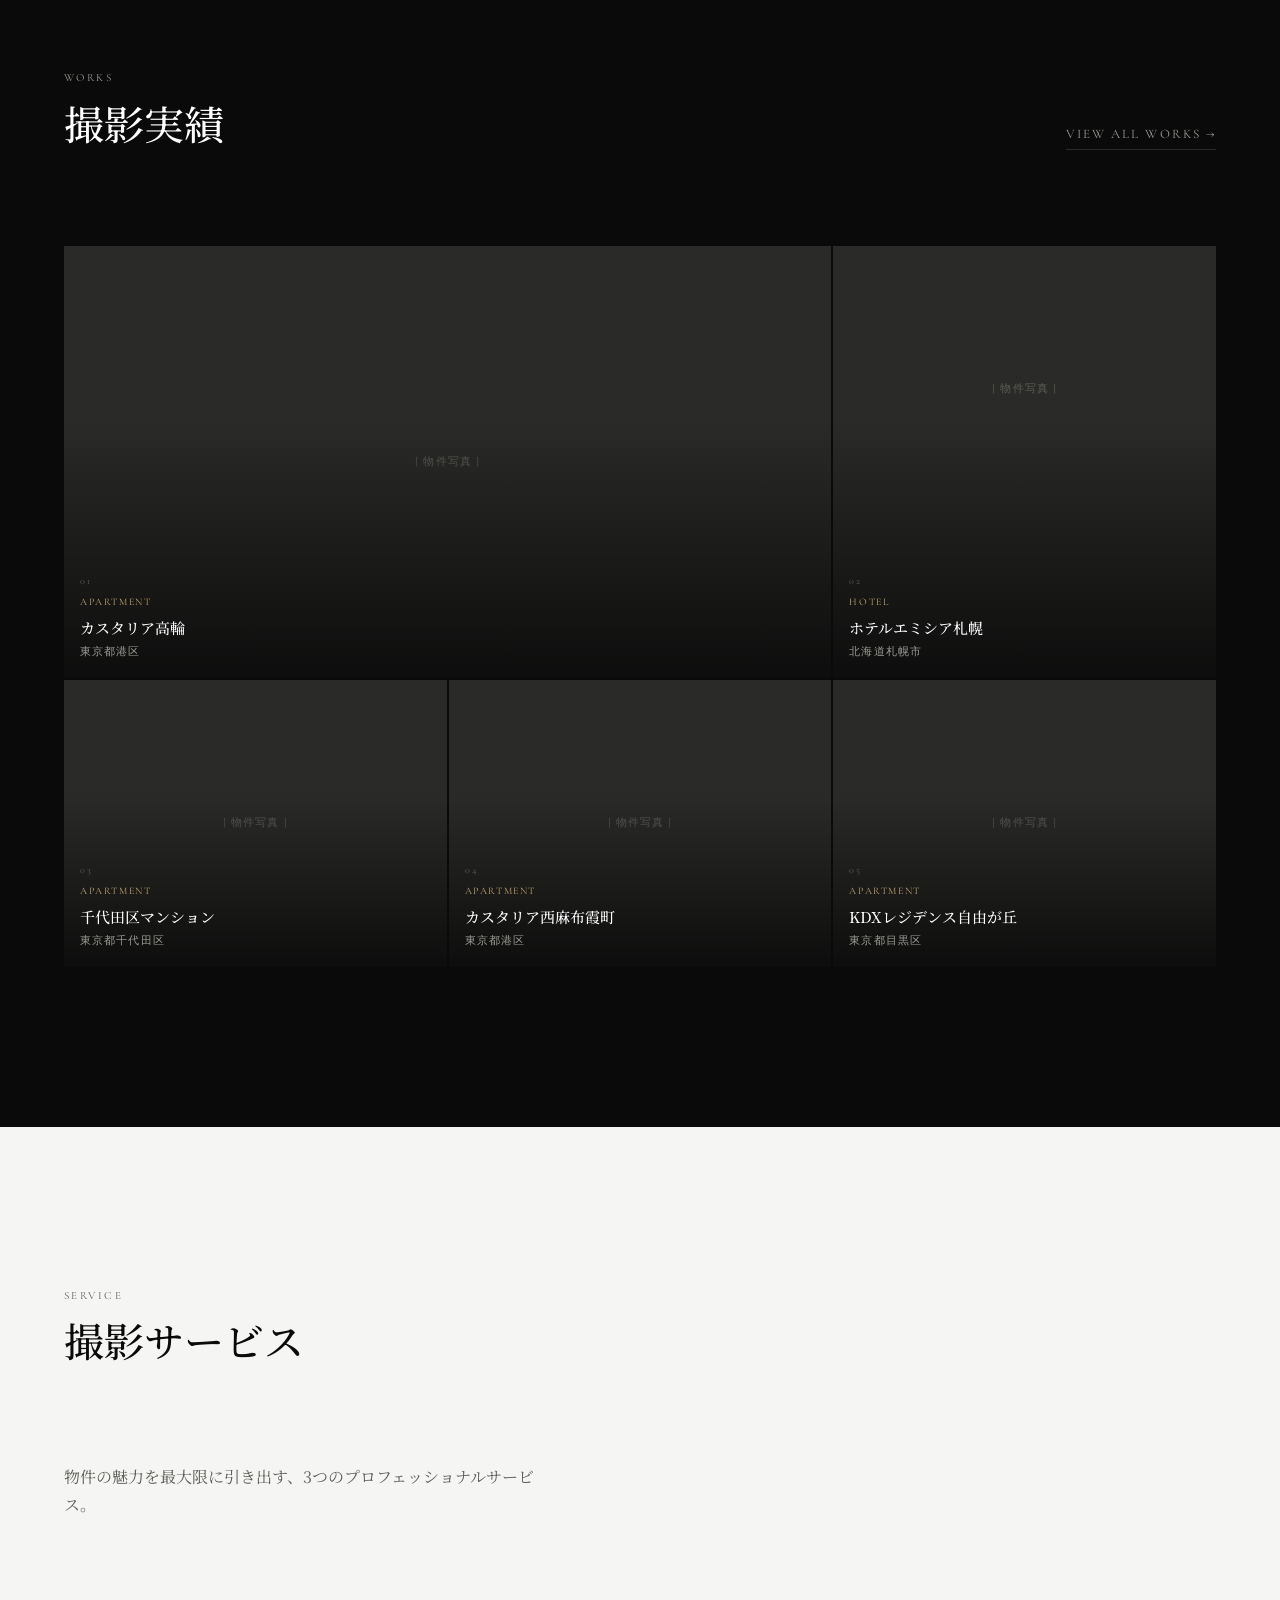
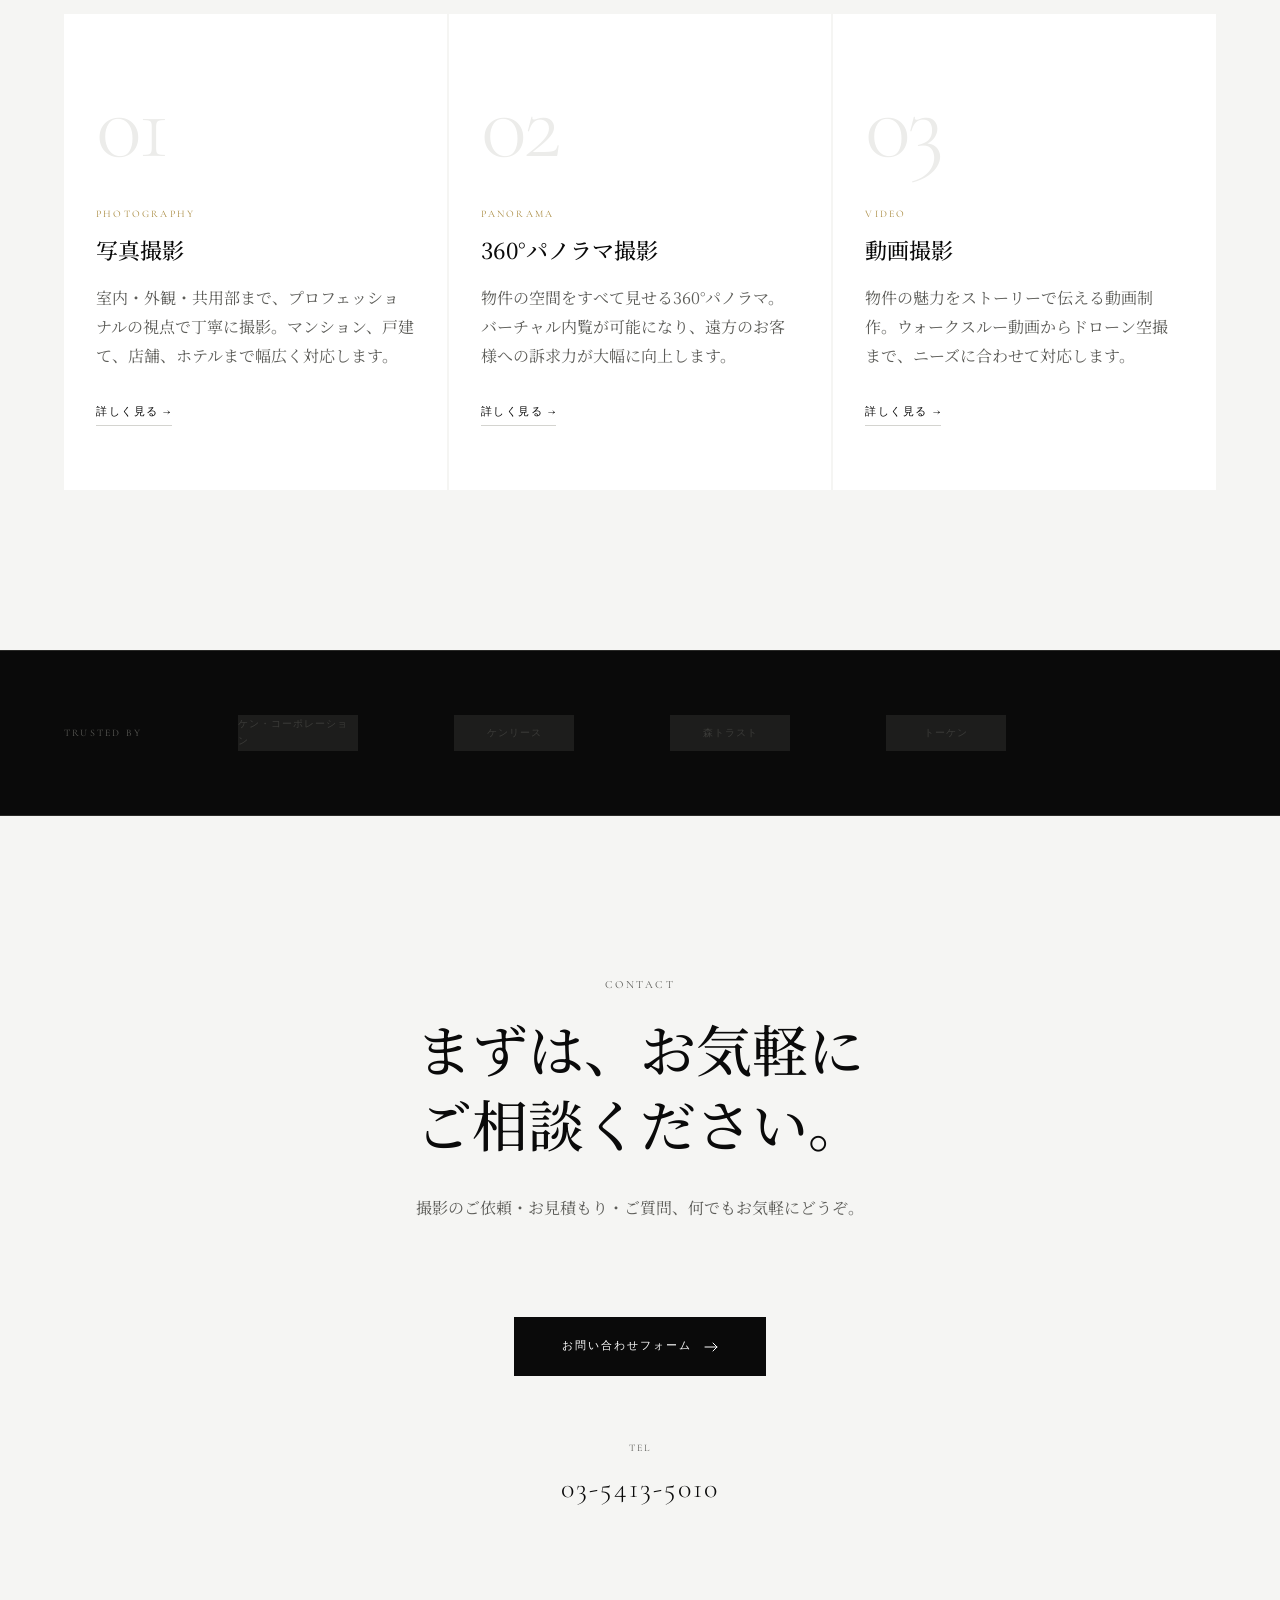
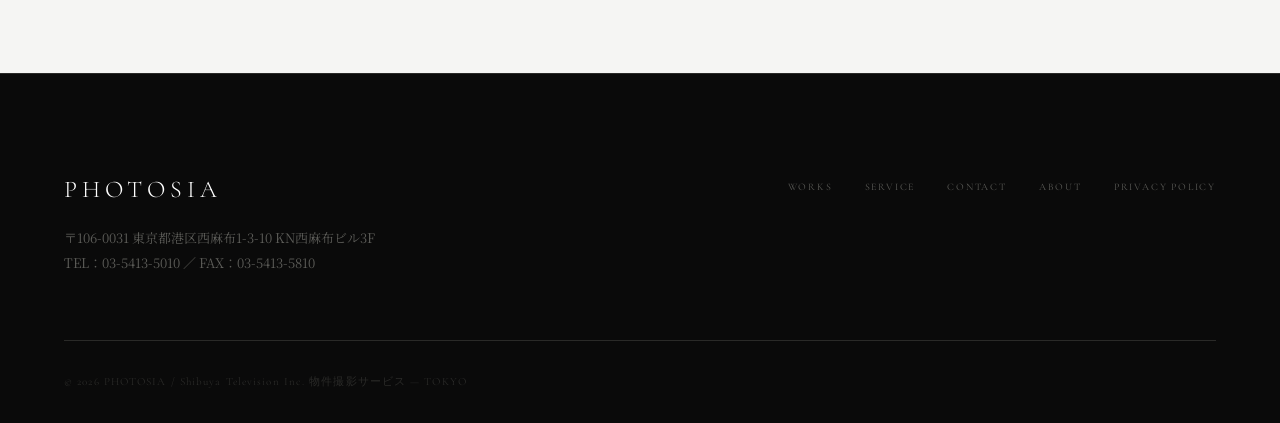
==== commit 043023ee: "fix: パターン2に切替" ====
--- a/index.html
+++ b/index.html
@@ -2,657 +2,999 @@
 <html lang="ja">
 <head>
 <meta charset="UTF-8">
-<meta name="viewport" content="width=device-width, initial-scale=1">
-<title>PHOTOSIA — トップページ プロトタイプ v6</title>
-<link href="https://fonts.googleapis.com/css2?family=Cormorant+Garamond:ital,wght@0,300;0,400;1,300&family=Noto+Sans+JP:wght@300;400&family=Montserrat:wght@200;300;400&display=swap" rel="stylesheet">
+<meta name="viewport" content="width=device-width, initial-scale=1.0">
+<title>PHOTOSIA — TOP Page Design (Figma Import)</title>
+
+<!-- ============================================================
+  PHOTOSIA Design System — Figma Import File
+  Version: 6.0 (2026)
+  
+  【Figmaへの取り込み方法】
+  1. Figmaを開き、プラグイン検索で「HTML to Figma」または
+     「Figma HTML」プラグインをインストール
+  2. このHTMLファイルをブラウザで開く
+  3. プラグインのURLフィールドにlocalhostのURLを入力、
+     またはHTMLソースをそのまま貼り付け
+  
+  【推奨プラグイン】
+  - "HTML to Figma" by Builder.io (最も高精度)
+  - "HtmlToDesign" by Victor Matias
+============================================================ -->
+
 <style>
-*{margin:0;padding:0;box-sizing:border-box}
-:root{
-  --black:#0A0A0A;--surface:#141414;--card:#1E1E1E;--border:#2A2A2A;
-  --gold:#C9A96E;--gold-dim:#8A6E3E;--white:#FFFFFF;--gray:#888888;--gray-dim:#444444;
-}
-html{font-size:16px}
-body{background:var(--black);color:var(--white);font-family:'Noto Sans JP',sans-serif;font-weight:300;font-size:16px;line-height:1.85;overflow-x:hidden}
-@media(max-width:768px){html{font-size:14px}body{font-size:14px}}
-
-/* ════════ HEADER ════════ */
-header{position:fixed;top:0;left:0;right:0;z-index:100;padding:28px 48px;display:flex;justify-content:space-between;align-items:center;background:linear-gradient(to bottom,rgba(10,10,10,0.92) 0%,transparent 100%);transition:background 0.4s}
-header.scrolled{background:rgba(10,10,10,0.97)}
-.logo{font-family:'Cormorant Garamond',serif;font-size:22px;font-weight:300;letter-spacing:0.22em;color:var(--white);text-decoration:none}
-nav{display:flex;gap:32px;align-items:center}
-nav a{font-family:'Montserrat',sans-serif;font-size:10px;font-weight:300;letter-spacing:0.18em;color:var(--gray);text-decoration:none;transition:color 0.3s}
-nav a:hover,nav a.active{color:var(--gold)}
-.nav-cta{border:0.5px solid var(--gold) !important;padding:8px 20px;color:var(--gold) !important;transition:background 0.3s !important}
-.nav-cta:hover{background:rgba(201,169,110,0.1) !important}
-/* SP ハンバーガー */
-.hamburger{display:none;flex-direction:column;gap:5px;cursor:pointer;padding:4px}
-.hamburger span{display:block;width:22px;height:1px;background:var(--white);transition:all 0.3s}
-.hamburger.open span:nth-child(1){transform:translateY(6px) rotate(45deg)}
-.hamburger.open span:nth-child(2){opacity:0}
-.hamburger.open span:nth-child(3){transform:translateY(-6px) rotate(-45deg)}
-.sp-nav{display:none;position:fixed;inset:0;background:rgba(10,10,10,0.98);z-index:99;flex-direction:column;justify-content:center;align-items:center;gap:32px}
-.sp-nav.open{display:flex}
-.sp-nav a{font-family:'Montserrat',sans-serif;font-size:14px;letter-spacing:0.22em;color:var(--gray);text-decoration:none;transition:color 0.3s}
-.sp-nav a:hover{color:var(--gold)}
-@media(max-width:768px){header{padding:20px 24px}nav{display:none}.hamburger{display:flex}}
-
-/* ════════ HERO ════════ */
-.hero{position:relative;height:100vh;min-height:600px;overflow:hidden;display:flex;align-items:flex-end}
-.hero-slides{position:absolute;inset:0}
-.hero-slide{position:absolute;inset:0;background-size:cover;background-position:center;opacity:0;transition:opacity 1.4s ease}
-.hero-slide.active{opacity:1}
-.slide-1{background-image:url('https://www.photosia.jp/wp-content/uploads/2018/06/外観共用_01-1024x683.jpg')}
-.slide-2{background-image:url('https://www.photosia.jp/wp-content/uploads/2017/09/カスタリア西麻布霞町1-1024x683.jpg')}
-.slide-3{background-image:url('https://www.photosia.jp/wp-content/uploads/2016/08/ROBBY_7-1024x683.jpg')}
-.slide-4{background-image:url('https://www.photosia.jp/wp-content/uploads/2016/03/01-1024x683.jpg')}
-.hero-overlay{position:absolute;inset:0;background:linear-gradient(to top,rgba(10,10,10,0.88) 0%,rgba(10,10,10,0.18) 55%,rgba(10,10,10,0.42) 100%)}
-.hero-content{position:relative;padding:0 48px 72px;width:100%}
-.hero-eyebrow{font-family:'Montserrat',sans-serif;font-size:10px;font-weight:300;letter-spacing:0.28em;color:var(--gold);margin-bottom:20px}
-.hero-title{font-family:'Cormorant Garamond',serif;font-size:clamp(38px,5.5vw,68px);font-weight:300;line-height:1.15;letter-spacing:0.04em;margin-bottom:16px;max-width:700px}
-.hero-title em{font-style:italic;color:var(--gold)}
-.hero-sub{font-size:16px;color:rgba(255,255,255,0.6);font-weight:300;letter-spacing:0.06em;margin-bottom:36px;max-width:480px;line-height:1.8}
-@media(max-width:768px){.hero-sub{font-size:14px}}
-.hero-actions{display:flex;gap:20px;align-items:center}
-.btn-primary{font-family:'Montserrat',sans-serif;font-size:10px;font-weight:300;letter-spacing:0.18em;color:var(--gold);border:0.5px solid var(--gold);padding:14px 32px;text-decoration:none;transition:background 0.3s}
-.btn-primary:hover{background:rgba(201,169,110,0.12)}
-.btn-ghost{font-family:'Montserrat',sans-serif;font-size:10px;font-weight:300;letter-spacing:0.14em;color:var(--gray);text-decoration:none;display:flex;align-items:center;gap:10px}
-.btn-ghost-line{width:32px;height:0.5px;background:var(--gray-dim);display:inline-block;transition:width 0.3s}
-.btn-ghost:hover .btn-ghost-line{width:48px}
-.hero-indicators{position:absolute;right:48px;bottom:72px;display:flex;flex-direction:column;gap:8px}
-.indicator{width:1.5px;height:24px;background:var(--gray-dim);cursor:pointer;transition:background 0.3s,height 0.3s}
-.indicator.active{background:var(--gold);height:36px}
-.scroll-hint{position:absolute;bottom:24px;left:50%;transform:translateX(-50%);display:flex;flex-direction:column;align-items:center;gap:8px;opacity:0.45}
-.scroll-hint span{font-family:'Montserrat',sans-serif;font-size:9px;letter-spacing:0.2em;color:var(--gray)}
-.scroll-line{width:0.5px;height:40px;background:var(--gray);animation:scrollAnim 2s ease-in-out infinite}
-@keyframes scrollAnim{0%,100%{opacity:1}50%{opacity:0.3}}
-@media(max-width:768px){.hero-content{padding:0 24px 60px}.hero-indicators{right:24px;bottom:60px}}
-
-/* ════════ STATS subgrid ════════ */
-.stats-section{padding:80px 48px;position:relative;overflow:hidden}
-.stats-section::before{content:'';position:absolute;inset:0;background-image:linear-gradient(rgba(201,169,110,0.04) 1px,transparent 1px),linear-gradient(90deg,rgba(201,169,110,0.04) 1px,transparent 1px);background-size:80px 80px;pointer-events:none}
-.stats-eyebrow{font-family:'Montserrat',sans-serif;font-size:10px;font-weight:300;letter-spacing:0.28em;color:var(--gold);margin-bottom:52px;text-align:center;position:relative;z-index:1}
-.stats-grid{display:grid;grid-template-columns:repeat(4,1fr);grid-template-rows:auto auto auto 1fr auto;border:0.5px solid var(--border);position:relative;z-index:1}
-.stat-card{border-right:0.5px solid var(--border);position:relative;overflow:hidden;transition:background 0.4s;cursor:default;display:grid;grid-template-rows:subgrid;grid-row:span 5}
-.stat-card:last-child{border-right:none}
-.stat-card::after{content:'';position:absolute;bottom:0;left:0;right:0;height:2px;background:var(--gold);transform:scaleX(0);transform-origin:left;transition:transform 0.5s cubic-bezier(0.16,1,0.3,1)}
-.stat-card:hover{background:rgba(201,169,110,0.04)}
-.stat-card:hover::after{transform:scaleX(1)}
-.cell-eyebrow{padding:36px 32px 0;font-family:'Montserrat',sans-serif;font-size:9px;font-weight:300;letter-spacing:0.22em;color:var(--gold-dim);opacity:0;transform:translateY(6px);transition:opacity 0.5s,transform 0.5s}
-.cell-number{padding:16px 32px 0;display:flex;align-items:flex-end;gap:5px;line-height:1;opacity:0;transform:translateY(12px);transition:opacity 0.6s 0.1s,transform 0.6s 0.1s}
-.num{font-family:'Cormorant Garamond',serif;font-size:56px;font-weight:300;color:var(--white);line-height:1}
-.suf{font-family:'Montserrat',sans-serif;font-size:24px;font-weight:200;color:var(--gold);letter-spacing:0.06em;padding-bottom:6px}
-.cell-label{padding:10px 32px 0;font-size:13px;color:var(--gray);letter-spacing:0.06em;opacity:0;transform:translateY(6px);transition:opacity 0.5s 0.15s,transform 0.5s 0.15s}
-.cell-detail{padding:16px 32px 0;font-size:13px;color:var(--gray-dim);letter-spacing:0.04em;line-height:1.85;align-self:start;opacity:0;transform:translateY(6px);transition:opacity 0.5s 0.2s,transform 0.5s 0.2s}
-.cell-icon{padding:20px 32px 28px;border-top:0.5px solid var(--border);opacity:0;transform:translateY(6px);transition:opacity 0.5s 0.28s,transform 0.5s 0.28s}
-.stat-card.visible .cell-eyebrow,.stat-card.visible .cell-number,.stat-card.visible .cell-label,.stat-card.visible .cell-detail,.stat-card.visible .cell-icon{opacity:1;transform:translateY(0)}
-.icon-single{display:flex;align-items:center;gap:14px}
-.icon-box{width:40px;height:40px;border:0.5px solid var(--border);display:flex;align-items:center;justify-content:center;flex-shrink:0;transition:border-color 0.3s}
-.stat-card:hover .icon-box{border-color:var(--gold-dim)}
-.icon-cap{font-family:'Montserrat',sans-serif;font-size:9px;letter-spacing:0.1em;color:var(--gray-dim);line-height:1.7}
-.icon-trio{display:flex;gap:10px}
-.icon-trio-item{display:flex;flex-direction:column;align-items:center;gap:6px}
-.icon-trio-box{width:40px;height:40px;border:0.5px solid var(--border);display:flex;align-items:center;justify-content:center;transition:border-color 0.3s}
-.stat-card:hover .icon-trio-box{border-color:var(--gold-dim)}
-.icon-trio-cap{font-family:'Montserrat',sans-serif;font-size:8px;letter-spacing:0.1em;color:var(--gray-dim)}
-.delivery-list{display:flex;flex-direction:column;gap:9px;width:100%}
-.delivery-row{display:flex;align-items:center;gap:9px}
-.delivery-row-icon{width:16px;display:flex;align-items:center;justify-content:center;flex-shrink:0}
-.dbar-wrap{flex:1;height:1.5px;background:var(--border)}
-.dbar{height:100%;width:0;transition:width 1.2s ease}
-.delivery-lbl{font-family:'Montserrat',sans-serif;font-size:9px;letter-spacing:0.1em;color:var(--gray);min-width:26px;text-align:right}
-@media(max-width:768px){
-  .stats-section{padding:60px 24px}
-  .stats-grid{grid-template-columns:repeat(2,1fr);grid-template-rows:none}
-  .stat-card{display:flex;flex-direction:column;grid-row:auto;padding:32px 24px;border-bottom:0.5px solid var(--border)}
-  .stat-card:nth-child(odd){border-right:0.5px solid var(--border)}
-  .stat-card:nth-child(even){border-right:none}
-  .cell-eyebrow,.cell-number,.cell-label,.cell-detail,.cell-icon{padding-left:0;padding-right:0}
-  .cell-eyebrow{padding-top:0}
-  .num{font-size:44px}.suf{font-size:20px}
-}
-
-/* ════════ SECTION COMMON ════════ */
-.section{padding:100px 48px}
-.section-header{display:flex;justify-content:space-between;align-items:flex-end;margin-bottom:56px}
-.section-eyebrow{font-family:'Montserrat',sans-serif;font-size:10px;letter-spacing:0.28em;color:var(--gold);margin-bottom:12px}
-.section-title{font-family:'Cormorant Garamond',serif;font-size:clamp(28px,3.5vw,44px);font-weight:300;letter-spacing:0.04em;margin-bottom:12px}
-.section-sub{font-size:15px;color:var(--gray);font-weight:300;letter-spacing:0.04em;line-height:1.85;max-width:560px}
-@media(max-width:768px){.section-sub{font-size:14px}}
-.section-link{font-family:'Montserrat',sans-serif;font-size:10px;letter-spacing:0.16em;color:var(--gray);text-decoration:none;display:flex;align-items:center;gap:12px;white-space:nowrap;align-self:flex-end;transition:color 0.3s}
-.section-link::after{content:'';display:block;width:40px;height:0.5px;background:var(--gray-dim);transition:width 0.3s,background 0.3s}
-.section-link:hover{color:var(--gold)}
-.section-link:hover::after{background:var(--gold);width:60px}
-@media(max-width:768px){.section{padding:72px 24px}.section-header{flex-direction:column;align-items:flex-start;gap:20px}}
-
-/* ════════ WORKS — 1/2サイズ 縦積み5件 ════════ */
-.gallery-stack{display:flex;flex-direction:column}
-.gs-row{
-  position:relative;width:100%;
-  padding-top:18.75%; /* 16:3比率 = 1/2サイズ */
-  overflow:hidden;cursor:pointer;
-}
-.gs-bg{
-  position:absolute;inset:0;
-  background-size:cover;background-position:center;
-  filter:brightness(0.35);
-  transform:scale(1.0);
-  transition:transform 0.9s cubic-bezier(0.25,0.46,0.45,0.94),filter 0.9s ease;
-  will-change:transform,filter;
-}
-.gs-row:hover .gs-bg{transform:scale(1.05);filter:brightness(0.52)}
-.gs-veil{
-  position:absolute;inset:0;
-  background:linear-gradient(to right,rgba(10,10,10,0.65) 0%,rgba(10,10,10,0.15) 45%,rgba(10,10,10,0) 100%);
-}
-.gs-info{
-  position:absolute;inset:0;padding:0 48px;
-  display:flex;align-items:center;gap:28px;
-}
-.gs-index{
-  font-family:'Cormorant Garamond',serif;font-size:52px;font-weight:300;
-  color:rgba(255,255,255,0.08);line-height:1;flex-shrink:0;
-  transition:color 0.5s;
-}
-.gs-row:hover .gs-index{color:rgba(201,169,110,0.22)}
-.gs-text{display:flex;flex-direction:column;gap:5px}
-.gs-cat{
-  font-family:'Montserrat',sans-serif;font-size:9px;font-weight:300;
-  letter-spacing:0.26em;color:var(--gold);
-  opacity:0;transform:translateY(5px);
-  transition:opacity 0.4s,transform 0.4s;
-}
-.gs-row:hover .gs-cat{opacity:1;transform:translateY(0)}
-.gs-name{
-  font-family:'Cormorant Garamond',serif;font-size:24px;font-weight:300;
-  color:rgba(255,255,255,0.82);letter-spacing:0.06em;line-height:1.2;
-  transform:translateY(4px);transition:transform 0.4s,color 0.4s;
-}
-.gs-row:hover .gs-name{transform:translateY(0);color:var(--white)}
-.gs-loc{
-  font-size:12px;color:rgba(255,255,255,0.32);letter-spacing:0.08em;
-  opacity:0;transform:translateY(5px);
-  transition:opacity 0.4s 0.07s,transform 0.4s 0.07s;
-}
-.gs-row:hover .gs-loc{opacity:1;transform:translateY(0)}
-.gs-row::after{content:'';position:absolute;bottom:0;left:48px;right:48px;height:0.5px;background:rgba(201,169,110,0.1)}
-.gs-row:last-child::after{display:none}
-.view-all-wrap{padding:48px;display:flex;justify-content:center}
-.btn-view-all{font-family:'Montserrat',sans-serif;font-size:10px;font-weight:300;letter-spacing:0.22em;color:var(--gold);border:0.5px solid var(--gold);padding:14px 52px;text-decoration:none;background:transparent;transition:background 0.3s;display:inline-block}
-.btn-view-all:hover{background:rgba(201,169,110,0.08)}
-@media(max-width:768px){
-  .gs-row{padding-top:30%}
-  .gs-info{padding:0 24px;gap:16px}
-  .gs-index{font-size:36px}
-  .gs-name{font-size:18px}
-  .gs-loc{display:none}
-  .view-all-wrap{padding:36px 24px}
-}
-
-/* ════════ SERVICES ════════ */
-.services-section{background:var(--surface);padding:100px 48px}
-.services-grid{display:grid;grid-template-columns:repeat(3,1fr);gap:1px;background:var(--border);margin-top:56px}
-.service-card{background:var(--surface);padding:48px 40px;position:relative;overflow:hidden}
-.service-card::before{content:'';position:absolute;top:0;left:0;width:1.5px;height:0;background:var(--gold);transition:height 0.45s ease}
-.service-card:hover::before{height:100%}
-.service-num{font-family:'Cormorant Garamond',serif;font-size:52px;font-weight:300;color:var(--border);line-height:1;margin-bottom:24px;transition:color 0.3s}
-.service-card:hover .service-num{color:var(--gold-dim)}
-.service-name-en{font-family:'Montserrat',sans-serif;font-size:11px;letter-spacing:0.22em;color:var(--gold);margin-bottom:8px}
-.service-name-ja{font-size:18px;font-weight:300;letter-spacing:0.08em;margin-bottom:16px}
-.service-desc{font-size:14px;color:var(--gray);line-height:1.9;letter-spacing:0.04em}
-.service-arrow{margin-top:32px;font-family:'Montserrat',sans-serif;font-size:9px;letter-spacing:0.2em;color:var(--gray-dim);display:flex;align-items:center;gap:12px;transition:color 0.3s}
-.service-arrow::after{content:'';display:block;width:24px;height:0.5px;background:var(--gray-dim);transition:width 0.3s,background 0.3s}
-.service-card:hover .service-arrow{color:var(--gold)}
-.service-card:hover .service-arrow::after{width:40px;background:var(--gold)}
-@media(max-width:768px){.services-section{padding:72px 24px}.services-grid{grid-template-columns:1fr}.service-card{padding:36px 24px}}
-
-/* ════════ CLIENTS ════════ */
-.clients-section{padding:72px 48px;border-bottom:0.5px solid var(--border)}
-.clients-label{font-family:'Montserrat',sans-serif;font-size:9px;letter-spacing:0.28em;color:var(--gray-dim);margin-bottom:36px}
-.clients-logos{display:flex;gap:48px;align-items:center;flex-wrap:wrap}
-.client-logo-box{opacity:0.35;transition:opacity 0.3s;filter:grayscale(1)}
-.client-logo-box:hover{opacity:0.7}
-.client-logo-box img{height:28px;width:auto;object-fit:contain}
-@media(max-width:768px){.clients-section{padding:56px 24px}.clients-logos{gap:28px}}
-
-/* ════════ CTA ════════ */
-.cta-section{padding:120px 48px;text-align:center;position:relative;overflow:hidden}
-.cta-section::before{content:'PHOTOSIA';position:absolute;top:50%;left:50%;transform:translate(-50%,-50%);font-family:'Cormorant Garamond',serif;font-size:160px;font-weight:300;color:rgba(255,255,255,0.018);white-space:nowrap;pointer-events:none;letter-spacing:0.12em}
-.cta-eyebrow{font-family:'Montserrat',sans-serif;font-size:9px;letter-spacing:0.28em;color:var(--gold);margin-bottom:24px;position:relative;z-index:1}
-.cta-title{font-family:'Cormorant Garamond',serif;font-size:clamp(30px,4vw,52px);font-weight:300;letter-spacing:0.06em;margin-bottom:16px;line-height:1.3;position:relative;z-index:1}
-.cta-sub{font-size:15px;color:var(--gray);letter-spacing:0.04em;margin-bottom:48px;line-height:1.85;position:relative;z-index:1}
-@media(max-width:768px){.cta-sub{font-size:14px}}
-.cta-actions{display:flex;gap:16px;justify-content:center;align-items:center;flex-wrap:wrap;position:relative;z-index:1}
-.cta-tel{font-family:'Cormorant Garamond',serif;font-size:1.5rem;font-weight:300;color:var(--white);letter-spacing:0.12em;text-decoration:none}
-.cta-tel-label{font-family:'Montserrat',sans-serif;font-size:9px;letter-spacing:0.2em;color:var(--gray);margin-bottom:4px}
-.cta-divider{width:0.5px;height:40px;background:var(--border)}
-@media(max-width:768px){.cta-section{padding:80px 24px}.cta-divider{display:none}}
-
-/* ════════ FOOTER ════════ */
-footer{background:var(--surface);border-top:0.5px solid var(--border);padding:48px;display:grid;grid-template-columns:1fr auto;gap:48px;align-items:start}
-.footer-logo{font-family:'Cormorant Garamond',serif;font-size:18px;font-weight:300;letter-spacing:0.22em;margin-bottom:12px}
-.footer-address{font-size:13px;color:var(--gray);font-weight:300;line-height:1.9;letter-spacing:0.04em}
-.footer-nav{display:flex;gap:28px;flex-wrap:wrap}
-.footer-nav a{font-family:'Montserrat',sans-serif;font-size:9px;letter-spacing:0.16em;color:var(--gray-dim);text-decoration:none;transition:color 0.3s}
-.footer-nav a:hover{color:var(--gold)}
-.footer-bottom{grid-column:1/-1;border-top:0.5px solid var(--border);padding-top:24px;display:flex;justify-content:space-between;align-items:center}
-.footer-copy{font-family:'Montserrat',sans-serif;font-size:9px;letter-spacing:0.12em;color:var(--gray-dim)}
-@media(max-width:768px){footer{grid-template-columns:1fr;padding:36px 24px;gap:28px}.footer-bottom{flex-direction:column;gap:10px;text-align:center}}
+  /* ==========================================
+     DESIGN TOKENS — PHOTOSIA Design System
+  ========================================== */
+  :root {
+    /* --- Color Palette --- */
+    --color-black:       #0A0A0A;
+    --color-white:       #FFFFFF;
+    --color-off-white:   #F5F5F3;
+    --color-gray-100:    #ECECEA;
+    --color-gray-200:    #D4D4D0;
+    --color-gray-400:    #9A9A94;
+    --color-gray-600:    #5C5C58;
+    --color-gray-800:    #2A2A28;
+    --color-accent:      #C8A96E;   /* Warm Gold — Primary Accent */
+    --color-accent-dark: #A8893E;
+    --color-overlay:     rgba(10, 10, 10, 0.52);
+
+    /* --- Typography --- */
+    --font-en:   'Cormorant Garamond', 'Times New Roman', Georgia, serif;
+    --font-ja:   'Noto Serif JP', 'Yu Mincho', 'YuMincho', serif;
+    --font-mono: 'Courier New', monospace;
+    --font-sans: 'Helvetica Neue', Arial, sans-serif;
+
+    /* --- Type Scale --- */
+    --text-hero:   clamp(52px, 7vw, 88px);
+    --text-h1:     clamp(36px, 5vw, 56px);
+    --text-h2:     clamp(28px, 4vw, 40px);
+    --text-h3:     22px;
+    --text-body-lg: 18px;
+    --text-body:    16px;
+    --text-caption: 13px;
+    --text-label:   11px;
+
+    /* --- Spacing --- */
+    --space-xs:   8px;
+    --space-sm:   16px;
+    --space-md:   32px;
+    --space-lg:   64px;
+    --space-xl:   96px;
+    --space-2xl:  160px;
+
+    /* --- Border Radius --- */
+    --radius-sm:  2px;
+    --radius-md:  6px;
+
+    /* --- Transitions --- */
+    --ease:        cubic-bezier(0.22, 1, 0.36, 1);
+    --duration:    0.6s;
+  }
+
+  /* ==========================================
+     RESET & BASE
+  ========================================== */
+  *, *::before, *::after { box-sizing: border-box; margin: 0; padding: 0; }
+  html { font-size: 16px; scroll-behavior: smooth; }
+  body {
+    background: var(--color-black);
+    color: var(--color-white);
+    font-family: var(--font-ja);
+    line-height: 1.7;
+    -webkit-font-smoothing: antialiased;
+  }
+  img { display: block; max-width: 100%; }
+  a { color: inherit; text-decoration: none; }
+
+  /* ==========================================
+     TYPOGRAPHY STYLES
+  ========================================== */
+  .t-eyebrow {
+    font-family: var(--font-en);
+    font-size: var(--text-label);
+    letter-spacing: 0.22em;
+    text-transform: uppercase;
+    color: var(--color-gray-400);
+  }
+  .t-hero {
+    font-family: var(--font-en);
+    font-size: var(--text-hero);
+    font-weight: 300;
+    line-height: 1.05;
+    letter-spacing: -0.02em;
+  }
+  .t-h1 {
+    font-family: var(--font-ja);
+    font-size: var(--text-h1);
+    font-weight: 500;
+    line-height: 1.3;
+    letter-spacing: -0.01em;
+  }
+  .t-h2 {
+    font-family: var(--font-en);
+    font-size: var(--text-h2);
+    font-weight: 300;
+    letter-spacing: 0.02em;
+  }
+  .t-h2-ja {
+    font-family: var(--font-ja);
+    font-size: var(--text-h2);
+    font-weight: 500;
+    line-height: 1.35;
+  }
+  .t-body { font-size: var(--text-body); color: var(--color-gray-400); line-height: 1.8; }
+  .t-caption { font-family: var(--font-en); font-size: var(--text-caption); letter-spacing: 0.1em; color: var(--color-gray-600); }
+  .accent { font-style: italic; color: var(--color-accent); }
+
+  /* ==========================================
+     LAYOUT UTILITIES
+  ========================================== */
+  .container { max-width: 1280px; margin: 0 auto; padding: 0 var(--space-lg); }
+  .section { padding: var(--space-2xl) 0; }
+  .divider {
+    width: 1px;
+    background: linear-gradient(to bottom, transparent, var(--color-gray-600), transparent);
+  }
+  .rule { width: 100%; height: 1px; background: var(--color-gray-800); }
+
+  /* ==========================================
+     NAVIGATION
+  ========================================== */
+  .nav {
+    position: fixed;
+    top: 0; left: 0; right: 0;
+    z-index: 100;
+    display: flex;
+    align-items: center;
+    justify-content: space-between;
+    padding: 28px var(--space-lg);
+    background: transparent;
+  }
+  .nav-logo {
+    font-family: var(--font-en);
+    font-size: 22px;
+    font-weight: 400;
+    letter-spacing: 0.18em;
+    text-transform: uppercase;
+    color: var(--color-white);
+  }
+  .nav-links {
+    display: flex;
+    gap: var(--space-md);
+    list-style: none;
+  }
+  .nav-links a {
+    font-family: var(--font-en);
+    font-size: var(--text-label);
+    letter-spacing: 0.18em;
+    text-transform: uppercase;
+    color: var(--color-gray-400);
+    transition: color var(--duration) var(--ease);
+  }
+  .nav-links a:hover { color: var(--color-white); }
+
+  /* ==========================================
+     HERO SECTION
+  ========================================== */
+  .hero {
+    position: relative;
+    min-height: 100vh;
+    display: flex;
+    align-items: flex-end;
+    overflow: hidden;
+  }
+  .hero-bg {
+    position: absolute;
+    inset: 0;
+    background: 
+      linear-gradient(to right, rgba(10,10,10,0.85) 40%, rgba(10,10,10,0.2) 100%),
+      linear-gradient(to top, rgba(10,10,10,0.7) 0%, transparent 50%);
+    background-color: var(--color-gray-800);
+  }
+  /* 実際の実装では背景に物件写真が入る */
+  .hero-bg-photo {
+    position: absolute;
+    inset: 0;
+    background: #1a1a1a; /* placeholder */
+    display: flex;
+    align-items: center;
+    justify-content: center;
+  }
+  .hero-bg-photo::after {
+    content: '[ 物件写真 背景 ]';
+    font-family: var(--font-en);
+    font-size: 13px;
+    letter-spacing: 0.1em;
+    color: var(--color-gray-600);
+  }
+  .hero-content {
+    position: relative;
+    z-index: 2;
+    padding: 0 var(--space-lg) var(--space-xl);
+    max-width: 900px;
+  }
+  .hero-eyebrow {
+    display: flex;
+    align-items: center;
+    gap: var(--space-sm);
+    margin-bottom: var(--space-md);
+  }
+  .hero-eyebrow-line {
+    width: 48px;
+    height: 1px;
+    background: var(--color-accent);
+  }
+  .hero-headline {
+    font-family: var(--font-ja);
+    font-size: clamp(44px, 6.5vw, 80px);
+    font-weight: 500;
+    line-height: 1.25;
+    letter-spacing: -0.01em;
+    margin-bottom: var(--space-md);
+  }
+  .hero-headline em {
+    font-style: italic;
+    color: var(--color-accent);
+    font-family: var(--font-en);
+  }
+  .hero-sub {
+    font-size: var(--text-body-lg);
+    color: var(--color-gray-400);
+    line-height: 1.7;
+    margin-bottom: var(--space-lg);
+    max-width: 540px;
+  }
+  .hero-cta {
+    display: flex;
+    gap: var(--space-sm);
+    align-items: center;
+  }
+  .btn-primary {
+    display: inline-flex;
+    align-items: center;
+    gap: 12px;
+    padding: 16px 36px;
+    background: var(--color-accent);
+    color: var(--color-black);
+    font-family: var(--font-en);
+    font-size: var(--text-label);
+    letter-spacing: 0.18em;
+    text-transform: uppercase;
+    font-weight: 500;
+    transition: background var(--duration) var(--ease);
+  }
+  .btn-primary:hover { background: var(--color-accent-dark); }
+  .btn-ghost {
+    display: inline-flex;
+    align-items: center;
+    gap: 12px;
+    padding: 16px 36px;
+    border: 1px solid var(--color-gray-600);
+    color: var(--color-white);
+    font-family: var(--font-en);
+    font-size: var(--text-label);
+    letter-spacing: 0.18em;
+    text-transform: uppercase;
+    transition: border-color var(--duration) var(--ease), color var(--duration) var(--ease);
+  }
+  .btn-ghost:hover { border-color: var(--color-white); }
+  .hero-scroll {
+    position: absolute;
+    bottom: var(--space-lg);
+    right: var(--space-lg);
+    display: flex;
+    flex-direction: column;
+    align-items: center;
+    gap: 12px;
+    z-index: 2;
+  }
+  .hero-scroll-text {
+    font-family: var(--font-en);
+    font-size: 10px;
+    letter-spacing: 0.22em;
+    text-transform: uppercase;
+    color: var(--color-gray-600);
+    writing-mode: vertical-rl;
+  }
+  .hero-scroll-line {
+    width: 1px;
+    height: 64px;
+    background: linear-gradient(to bottom, var(--color-gray-600), transparent);
+  }
+
+  /* ==========================================
+     NUMBERS / STATS SECTION
+  ========================================== */
+  .numbers {
+    padding: var(--space-xl) 0;
+    border-top: 1px solid var(--color-gray-800);
+    border-bottom: 1px solid var(--color-gray-800);
+  }
+  .numbers-grid {
+    display: grid;
+    grid-template-columns: repeat(4, 1fr);
+    gap: 0;
+  }
+  .number-item {
+    padding: var(--space-lg) var(--space-md);
+    border-right: 1px solid var(--color-gray-800);
+  }
+  .number-item:last-child { border-right: none; }
+  .number-eyebrow {
+    font-family: var(--font-en);
+    font-size: 10px;
+    letter-spacing: 0.22em;
+    text-transform: uppercase;
+    color: var(--color-gray-600);
+    margin-bottom: var(--space-sm);
+  }
+  .number-value {
+    font-family: var(--font-en);
+    font-size: clamp(48px, 5vw, 72px);
+    font-weight: 300;
+    line-height: 1;
+    letter-spacing: -0.03em;
+    color: var(--color-white);
+    margin-bottom: var(--space-xs);
+  }
+  .number-unit {
+    font-family: var(--font-en);
+    font-size: 20px;
+    color: var(--color-accent);
+  }
+  .number-label {
+    font-family: var(--font-ja);
+    font-size: var(--text-caption);
+    color: var(--color-gray-400);
+    margin-bottom: var(--space-sm);
+  }
+  .number-desc {
+    font-size: 13px;
+    color: var(--color-gray-600);
+    line-height: 1.7;
+    max-width: 220px;
+  }
+  .number-tags {
+    display: flex;
+    gap: var(--space-xs);
+    flex-wrap: wrap;
+    margin-top: var(--space-sm);
+  }
+  .tag {
+    padding: 4px 12px;
+    border: 1px solid var(--color-gray-800);
+    font-family: var(--font-en);
+    font-size: 10px;
+    letter-spacing: 0.12em;
+    color: var(--color-gray-600);
+  }
+
+  /* ==========================================
+     WORKS SECTION
+  ========================================== */
+  .works { background: var(--color-black); }
+  .section-header {
+    display: flex;
+    align-items: flex-end;
+    justify-content: space-between;
+    margin-bottom: var(--space-xl);
+  }
+  .section-header-left { display: flex; flex-direction: column; gap: var(--space-xs); }
+  .view-all {
+    font-family: var(--font-en);
+    font-size: var(--text-caption);
+    letter-spacing: 0.16em;
+    text-transform: uppercase;
+    color: var(--color-gray-400);
+    display: flex;
+    align-items: center;
+    gap: 8px;
+    border-bottom: 1px solid var(--color-gray-800);
+    padding-bottom: 4px;
+    transition: color var(--duration) var(--ease), border-color var(--duration) var(--ease);
+  }
+  .view-all:hover { color: var(--color-white); border-color: var(--color-gray-400); }
+  .works-grid {
+    display: grid;
+    grid-template-columns: repeat(12, 1fr);
+    gap: 2px;
+  }
+  .work-item {
+    position: relative;
+    overflow: hidden;
+    background: var(--color-gray-800);
+    cursor: pointer;
+  }
+  .work-item:nth-child(1) { grid-column: span 8; }
+  .work-item:nth-child(2) { grid-column: span 4; }
+  .work-item:nth-child(3) { grid-column: span 4; }
+  .work-item:nth-child(4) { grid-column: span 4; }
+  .work-item:nth-child(5) { grid-column: span 4; }
+  .work-photo {
+    width: 100%;
+    aspect-ratio: 4/3;
+    background: var(--color-gray-800);
+    position: relative;
+    overflow: hidden;
+  }
+  .work-item:nth-child(1) .work-photo { aspect-ratio: 16/9; }
+  .work-photo::after {
+    content: '[ 物件写真 ]';
+    position: absolute;
+    inset: 0;
+    display: flex;
+    align-items: center;
+    justify-content: center;
+    font-family: var(--font-en);
+    font-size: 11px;
+    letter-spacing: 0.1em;
+    color: var(--color-gray-600);
+  }
+  .work-overlay {
+    position: absolute;
+    inset: 0;
+    background: linear-gradient(to top, rgba(10,10,10,0.9) 0%, transparent 60%);
+    padding: var(--space-sm);
+    display: flex;
+    flex-direction: column;
+    justify-content: flex-end;
+  }
+  .work-number {
+    font-family: var(--font-en);
+    font-size: 10px;
+    letter-spacing: 0.2em;
+    color: var(--color-gray-600);
+    margin-bottom: 4px;
+  }
+  .work-type {
+    font-family: var(--font-en);
+    font-size: 10px;
+    letter-spacing: 0.16em;
+    text-transform: uppercase;
+    color: var(--color-accent);
+    margin-bottom: 4px;
+  }
+  .work-name {
+    font-family: var(--font-ja);
+    font-size: 15px;
+    font-weight: 500;
+    color: var(--color-white);
+  }
+  .work-location {
+    font-family: var(--font-en);
+    font-size: 11px;
+    letter-spacing: 0.1em;
+    color: var(--color-gray-400);
+    margin-top: 2px;
+  }
+
+  /* ==========================================
+     SERVICE SECTION
+  ========================================== */
+  .service { background: var(--color-off-white); color: var(--color-black); }
+  .service .t-eyebrow { color: var(--color-gray-600); }
+  .service .t-h2-ja { color: var(--color-black); }
+  .service-grid {
+    display: grid;
+    grid-template-columns: repeat(3, 1fr);
+    gap: 2px;
+    margin-top: var(--space-xl);
+  }
+  .service-item {
+    background: var(--color-white);
+    padding: var(--space-lg) var(--space-md);
+    position: relative;
+    overflow: hidden;
+  }
+  .service-num {
+    font-family: var(--font-en);
+    font-size: clamp(64px, 8vw, 96px);
+    font-weight: 300;
+    line-height: 1;
+    letter-spacing: -0.04em;
+    color: var(--color-gray-100);
+    margin-bottom: var(--space-md);
+  }
+  .service-category {
+    font-family: var(--font-en);
+    font-size: 10px;
+    letter-spacing: 0.22em;
+    text-transform: uppercase;
+    color: var(--color-accent-dark);
+    margin-bottom: var(--space-xs);
+  }
+  .service-title {
+    font-family: var(--font-ja);
+    font-size: var(--text-h3);
+    font-weight: 500;
+    color: var(--color-black);
+    margin-bottom: var(--space-sm);
+  }
+  .service-desc {
+    font-size: var(--text-body);
+    color: var(--color-gray-600);
+    line-height: 1.8;
+    margin-bottom: var(--space-md);
+  }
+  .service-link {
+    font-family: var(--font-en);
+    font-size: 11px;
+    letter-spacing: 0.14em;
+    color: var(--color-black);
+    display: flex;
+    align-items: center;
+    gap: 8px;
+    border-bottom: 1px solid var(--color-gray-200);
+    padding-bottom: 4px;
+    width: fit-content;
+  }
+
+  /* ==========================================
+     TRUSTED BY LOGOS
+  ========================================== */
+  .trusted {
+    padding: var(--space-lg) 0;
+    border-top: 1px solid var(--color-gray-800);
+    border-bottom: 1px solid var(--color-gray-800);
+  }
+  .trusted-inner {
+    display: flex;
+    align-items: center;
+    gap: var(--space-xl);
+  }
+  .trusted-label {
+    font-family: var(--font-en);
+    font-size: 10px;
+    letter-spacing: 0.22em;
+    text-transform: uppercase;
+    color: var(--color-gray-600);
+    white-space: nowrap;
+  }
+  .trusted-logos {
+    display: flex;
+    align-items: center;
+    gap: var(--space-xl);
+    flex-wrap: wrap;
+  }
+  .logo-placeholder {
+    width: 120px;
+    height: 36px;
+    background: var(--color-gray-800);
+    display: flex;
+    align-items: center;
+    justify-content: center;
+    font-family: var(--font-en);
+    font-size: 10px;
+    letter-spacing: 0.1em;
+    color: var(--color-gray-600);
+    opacity: 0.6;
+  }
+
+  /* ==========================================
+     CONTACT SECTION
+  ========================================== */
+  .contact {
+    background: var(--color-off-white);
+    color: var(--color-black);
+    text-align: center;
+  }
+  .contact-headline {
+    font-family: var(--font-ja);
+    font-size: clamp(32px, 5vw, 56px);
+    font-weight: 500;
+    line-height: 1.35;
+    margin-bottom: var(--space-md);
+  }
+  .contact-sub {
+    font-size: var(--text-body);
+    color: var(--color-gray-600);
+    margin-bottom: var(--space-xl);
+  }
+  .contact-cta {
+    display: flex;
+    gap: var(--space-sm);
+    justify-content: center;
+    align-items: center;
+    margin-bottom: var(--space-lg);
+  }
+  .btn-primary-dark {
+    display: inline-flex;
+    align-items: center;
+    gap: 12px;
+    padding: 20px 48px;
+    background: var(--color-black);
+    color: var(--color-white);
+    font-family: var(--font-en);
+    font-size: var(--text-label);
+    letter-spacing: 0.18em;
+    text-transform: uppercase;
+  }
+  .contact-tel {
+    font-family: var(--font-en);
+    font-size: 28px;
+    font-weight: 300;
+    letter-spacing: 0.08em;
+    color: var(--color-black);
+  }
+  .contact-tel-label {
+    font-family: var(--font-en);
+    font-size: 10px;
+    letter-spacing: 0.2em;
+    text-transform: uppercase;
+    color: var(--color-gray-600);
+    margin-bottom: 8px;
+  }
+
+  /* ==========================================
+     FOOTER
+  ========================================== */
+  .footer {
+    background: var(--color-black);
+    padding: var(--space-xl) 0 var(--space-md);
+    border-top: 1px solid var(--color-gray-800);
+  }
+  .footer-top {
+    display: flex;
+    justify-content: space-between;
+    align-items: flex-start;
+    padding-bottom: var(--space-lg);
+    margin-bottom: var(--space-md);
+    border-bottom: 1px solid var(--color-gray-800);
+  }
+  .footer-logo {
+    font-family: var(--font-en);
+    font-size: 24px;
+    font-weight: 300;
+    letter-spacing: 0.2em;
+    color: var(--color-white);
+    margin-bottom: var(--space-sm);
+  }
+  .footer-address {
+    font-size: 13px;
+    color: var(--color-gray-600);
+    line-height: 1.9;
+  }
+  .footer-nav {
+    display: flex;
+    gap: var(--space-md);
+    list-style: none;
+  }
+  .footer-nav a {
+    font-family: var(--font-en);
+    font-size: 10px;
+    letter-spacing: 0.18em;
+    text-transform: uppercase;
+    color: var(--color-gray-600);
+  }
+  .footer-bottom {
+    display: flex;
+    justify-content: space-between;
+    align-items: center;
+  }
+  .footer-copy {
+    font-family: var(--font-en);
+    font-size: 11px;
+    letter-spacing: 0.1em;
+    color: var(--color-gray-800);
+  }
 </style>
+
+<!-- Google Fonts (Figma import時は別途フォント設定) -->
+<link rel="preconnect" href="https://fonts.googleapis.com">
+<link href="https://fonts.googleapis.com/css2?family=Cormorant+Garamond:ital,wght@0,300;0,400;1,300;1,400&family=Noto+Serif+JP:wght@400;500&display=swap" rel="stylesheet">
 </head>
 <body>
 
-<!-- HEADER -->
-<header id="header">
-  <a class="logo" href="#">PHOTOSIA</a>
-  <nav>
-    <a href="#works" class="active">WORKS</a>
-    <a href="#service">SERVICE</a>
-    <a href="#plan">PLAN</a>
-    <a href="#flow">FLOW</a>
-    <a href="#qa">Q&amp;A</a>
-    <a href="#contact" class="nav-cta">CONTACT</a>
-  </nav>
-  <div class="hamburger" id="hamburger">
-    <span></span><span></span><span></span>
+<!-- ==========================================
+     NAVIGATION
+========================================== -->
+<nav class="nav" id="nav">
+  <a href="#" class="nav-logo">PHOTOSIA</a>
+  <ul class="nav-links">
+    <li><a href="#works">WORKS</a></li>
+    <li><a href="#service">SERVICE</a></li>
+    <li><a href="#plan">PLAN</a></li>
+    <li><a href="#flow">FLOW</a></li>
+    <li><a href="#qa">Q&A</a></li>
+    <li><a href="#contact">CONTACT</a></li>
+  </ul>
+</nav>
+
+<!-- ==========================================
+     HERO SECTION
+========================================== -->
+<section class="hero">
+  <div class="hero-bg"></div>
+  <div class="hero-bg-photo"></div>
+  
+  <div class="hero-content">
+    <div class="hero-eyebrow">
+      <div class="hero-eyebrow-line"></div>
+      <span class="t-eyebrow">REAL ESTATE PHOTOGRAPHY — TOKYO</span>
+    </div>
+    
+    <h1 class="hero-headline">
+      物件の価値を、<br>
+      <em>光と構図</em>で引き出す。
+    </h1>
+    
+    <p class="hero-sub">
+      不動産会社・管理会社のための、<br>プロフェッショナル物件撮影サービス。
+    </p>
+    
+    <div class="hero-cta">
+      <a href="#works" class="btn-primary">
+        VIEW WORKS
+        <svg width="14" height="10" viewBox="0 0 14 10" fill="none">
+          <path d="M9 1L13 5L9 9M1 5H13" stroke="currentColor" stroke-width="1" stroke-linecap="round"/>
+        </svg>
+      </a>
+      <a href="#contact" class="btn-ghost">CONTACT</a>
+    </div>
   </div>
-</header>
-
-<!-- SP NAV -->
-<div class="sp-nav" id="spNav">
-  <a href="#works" onclick="closeNav()">WORKS</a>
-  <a href="#service" onclick="closeNav()">SERVICE</a>
-  <a href="#plan" onclick="closeNav()">PLAN</a>
-  <a href="#flow" onclick="closeNav()">FLOW</a>
-  <a href="#qa" onclick="closeNav()">Q&amp;A</a>
-  <a href="#contact" onclick="closeNav()">CONTACT</a>
-</div>
-
-<!-- HERO -->
-<section class="hero">
-  <div class="hero-slides">
-    <div class="hero-slide slide-1 active"></div>
-    <div class="hero-slide slide-2"></div>
-    <div class="hero-slide slide-3"></div>
-    <div class="hero-slide slide-4"></div>
-  </div>
-  <div class="hero-overlay"></div>
-  <div class="hero-content">
-    <p class="hero-eyebrow">REAL ESTATE PHOTOGRAPHY — TOKYO</p>
-    <h1 class="hero-title">物件の価値を、<br><em>光と構図</em>で引き出す。</h1>
-    <p class="hero-sub">不動産会社・管理会社のための、プロフェッショナル物件撮影サービス。</p>
-    <div class="hero-actions">
-      <a href="#contact" class="btn-primary">VIEW WORKS</a>
-      <a href="#contact" class="btn-ghost"><span class="btn-ghost-line"></span>CONTACT</a>
-    </div>
-  </div>
-  <div class="hero-indicators">
-    <div class="indicator active" data-idx="0"></div>
-    <div class="indicator" data-idx="1"></div>
-    <div class="indicator" data-idx="2"></div>
-    <div class="indicator" data-idx="3"></div>
-  </div>
-  <div class="scroll-hint">
-    <span>SCROLL</span>
-    <div class="scroll-line"></div>
+  
+  <div class="hero-scroll">
+    <span class="hero-scroll-text">SCROLL</span>
+    <div class="hero-scroll-line"></div>
   </div>
 </section>
 
-<!-- STATS -->
-<section class="stats-section">
-  <p class="stats-eyebrow">NUMBERS</p>
-  <div class="stats-grid">
-
-    <div class="stat-card" data-target="5000" data-duration="1800" data-delay="0">
-      <div class="cell-eyebrow">ROOMS / YEAR</div>
-      <div class="cell-number"><span class="num" data-count>0</span><span class="suf">件</span></div>
-      <div class="cell-label">年間撮影部屋数</div>
-      <div class="cell-detail">大手不動産会社への安定した長期供給実績。マンション・戸建て・ホテルまで幅広く対応しています。</div>
-      <div class="cell-icon">
-        <div class="icon-single">
-          <div class="icon-box">
-            <svg width="24" height="24" viewBox="0 0 24 24" fill="none">
-              <rect x="2" y="10" width="7" height="12" stroke="#C9A96E" stroke-width="1"/>
-              <rect x="9" y="5" width="6" height="17" stroke="#C9A96E" stroke-width="1"/>
-              <rect x="15" y="8" width="7" height="14" stroke="#C9A96E" stroke-width="1"/>
-              <line x1="3.5" y1="13" x2="5.5" y2="13" stroke="#C9A96E" stroke-width="0.75" opacity="0.6"/>
-              <line x1="3.5" y1="16" x2="5.5" y2="16" stroke="#C9A96E" stroke-width="0.75" opacity="0.6"/>
-              <line x1="11" y1="8" x2="13" y2="8" stroke="#C9A96E" stroke-width="0.75" opacity="0.6"/>
-              <line x1="11" y1="11" x2="13" y2="11" stroke="#C9A96E" stroke-width="0.75" opacity="0.6"/>
-              <line x1="11" y1="14" x2="13" y2="14" stroke="#C9A96E" stroke-width="0.75" opacity="0.6"/>
-              <line x1="17" y1="11" x2="20" y2="11" stroke="#C9A96E" stroke-width="0.75" opacity="0.6"/>
-              <line x1="17" y1="14" x2="20" y2="14" stroke="#C9A96E" stroke-width="0.75" opacity="0.6"/>
-              <line x1="1" y1="22" x2="23" y2="22" stroke="#C9A96E" stroke-width="0.75" opacity="0.4"/>
-            </svg>
-          </div>
-          <span class="icon-cap">ケン・コーポレーション<br>森トラスト 他</span>
-        </div>
-      </div>
-    </div>
-
-    <div class="stat-card" data-target="10" data-duration="1200" data-delay="150">
-      <div class="cell-eyebrow">YEARS EXPERIENCE</div>
-      <div class="cell-number"><span class="num" data-count>0</span><span class="suf">年</span></div>
-      <div class="cell-label">不動産撮影の実績</div>
-      <div class="cell-detail">10年にわたる現場経験から培ったノウハウと、業界内に広がる信頼のネットワーク。</div>
-      <div class="cell-icon">
-        <div class="icon-single">
-          <div class="icon-box">
-            <svg width="24" height="24" viewBox="0 0 24 24" fill="none">
-              <polyline points="2,20 2,4" stroke="#C9A96E" stroke-width="1" opacity="0.4"/>
-              <polyline points="2,20 22,20" stroke="#C9A96E" stroke-width="1" opacity="0.4"/>
-              <polyline points="3,18 7,14 11,11 15,8 19,5" stroke="#C9A96E" stroke-width="1.25" stroke-linecap="round" stroke-linejoin="round"/>
-              <circle cx="19" cy="5" r="1.5" fill="#C9A96E"/>
-              <line x1="7" y1="20" x2="7" y2="21" stroke="#C9A96E" stroke-width="0.75" opacity="0.5"/>
-              <line x1="11" y1="20" x2="11" y2="21" stroke="#C9A96E" stroke-width="0.75" opacity="0.5"/>
-              <line x1="15" y1="20" x2="15" y2="21" stroke="#C9A96E" stroke-width="0.75" opacity="0.5"/>
-              <line x1="19" y1="20" x2="19" y2="21" stroke="#C9A96E" stroke-width="0.75" opacity="0.5"/>
-            </svg>
-          </div>
-          <span class="icon-cap">蓄積されたノウハウと<br>業界信頼ネットワーク</span>
-        </div>
-      </div>
-    </div>
-
-    <div class="stat-card" data-target="3" data-duration="800" data-delay="300">
-      <div class="cell-eyebrow">SERVICES</div>
-      <div class="cell-number"><span class="num" data-count>0</span><span class="suf">種類</span></div>
-      <div class="cell-label">撮影サービス</div>
-      <div class="cell-detail">写真・360°パノラマ・動画をワンストップで提供。ニーズに合わせて柔軟に組み合わせられます。</div>
-      <div class="cell-icon">
-        <div class="icon-trio">
-          <div class="icon-trio-item">
-            <div class="icon-trio-box">
-              <svg width="22" height="22" viewBox="0 0 22 22" fill="none">
-                <rect x="2" y="6" width="18" height="13" rx="1" stroke="#C9A96E" stroke-width="1"/>
-                <path d="M8 6 L9.5 3 L12.5 3 L14 6" stroke="#C9A96E" stroke-width="1" stroke-linejoin="round"/>
-                <circle cx="11" cy="12.5" r="3.5" stroke="#C9A96E" stroke-width="1"/>
-                <circle cx="11" cy="12.5" r="1.5" stroke="#C9A96E" stroke-width="0.75" opacity="0.5"/>
-              </svg>
-            </div>
-            <span class="icon-trio-cap">写真</span>
-          </div>
-          <div class="icon-trio-item">
-            <div class="icon-trio-box">
-              <svg width="22" height="22" viewBox="0 0 22 22" fill="none">
-                <circle cx="11" cy="11" r="8" stroke="#8A6E3E" stroke-width="1"/>
-                <ellipse cx="11" cy="11" rx="4" ry="8" stroke="#8A6E3E" stroke-width="0.75" opacity="0.6"/>
-                <line x1="3" y1="11" x2="19" y2="11" stroke="#8A6E3E" stroke-width="0.75" opacity="0.6"/>
-                <path d="M4 7 Q11 5 18 7" stroke="#8A6E3E" stroke-width="0.75" fill="none" opacity="0.5"/>
-                <path d="M4 15 Q11 17 18 15" stroke="#8A6E3E" stroke-width="0.75" fill="none" opacity="0.5"/>
-              </svg>
-            </div>
-            <span class="icon-trio-cap">パノラマ</span>
-          </div>
-          <div class="icon-trio-item">
-            <div class="icon-trio-box">
-              <svg width="22" height="22" viewBox="0 0 22 22" fill="none">
-                <rect x="2" y="6" width="14" height="10" rx="1" stroke="#444444" stroke-width="1"/>
-                <path d="M16 8.5 L20 6.5 L20 15.5 L16 13.5 Z" stroke="#444444" stroke-width="1" stroke-linejoin="round"/>
-                <line x1="5" y1="6" x2="5" y2="4" stroke="#444444" stroke-width="1" opacity="0.5"/>
-                <line x1="8" y1="6" x2="8" y2="4" stroke="#444444" stroke-width="1" opacity="0.5"/>
-                <line x1="11" y1="6" x2="11" y2="4" stroke="#444444" stroke-width="1" opacity="0.5"/>
-              </svg>
-            </div>
-            <span class="icon-trio-cap">動画</span>
-          </div>
-        </div>
-      </div>
-    </div>
-
-    <div class="stat-card" data-target="48" data-duration="1400" data-delay="450">
-      <div class="cell-eyebrow">FASTEST DELIVERY</div>
-      <div class="cell-number"><span class="num" data-count>0</span><span class="suf">h</span></div>
-      <div class="cell-label">最短納品スピード</div>
-      <div class="cell-detail">撮影翌日〜最短48時間での納品が可能。物件掲載のスケジュールに柔軟に対応します。</div>
-      <div class="cell-icon">
-        <div class="delivery-list">
-          <div class="delivery-row">
-            <div class="delivery-row-icon">
-              <svg width="13" height="13" viewBox="0 0 13 13" fill="none"><rect x="1" y="3.5" width="11" height="8" rx="0.5" stroke="#C9A96E" stroke-width="0.8"/><path d="M4.5 3.5 L5.2 2 L7.8 2 L8.5 3.5" stroke="#C9A96E" stroke-width="0.8" stroke-linejoin="round"/><circle cx="6.5" cy="7.5" r="2" stroke="#C9A96E" stroke-width="0.8"/></svg>
-            </div>
-            <div class="dbar-wrap"><div class="dbar" style="background:var(--gold)" data-w="42%"></div></div>
-            <span class="delivery-lbl">48h</span>
-          </div>
-          <div class="delivery-row">
-            <div class="delivery-row-icon">
-              <svg width="13" height="13" viewBox="0 0 13 13" fill="none"><circle cx="6.5" cy="6.5" r="5" stroke="#8A6E3E" stroke-width="0.8"/><ellipse cx="6.5" cy="6.5" rx="2.5" ry="5" stroke="#8A6E3E" stroke-width="0.6" opacity="0.6"/><line x1="1.5" y1="6.5" x2="11.5" y2="6.5" stroke="#8A6E3E" stroke-width="0.6" opacity="0.5"/></svg>
-            </div>
-            <div class="dbar-wrap"><div class="dbar" style="background:var(--gold-dim)" data-w="63%"></div></div>
-            <span class="delivery-lbl">72h</span>
-          </div>
-          <div class="delivery-row">
-            <div class="delivery-row-icon">
-              <svg width="13" height="13" viewBox="0 0 13 13" fill="none"><rect x="1" y="3.5" width="8" height="6" rx="0.5" stroke="#444" stroke-width="0.8"/><path d="M9 5.5 L12 4 L12 9 L9 7.5 Z" stroke="#444" stroke-width="0.8" stroke-linejoin="round"/></svg>
-            </div>
-            <div class="dbar-wrap"><div class="dbar" style="background:var(--gray-dim)" data-w="100%"></div></div>
-            <span class="delivery-lbl">7d〜</span>
-          </div>
-        </div>
-      </div>
-    </div>
-
+<!-- ==========================================
+     NUMBERS / STATS
+========================================== -->
+<section class="numbers" id="numbers">
+  <div class="container">
+    <div class="numbers-grid">
+
+      <div class="number-item">
+        <p class="number-eyebrow">ROOMS / YEAR</p>
+        <div style="display:flex;align-items:baseline;gap:4px;">
+          <span class="number-value">1,200</span>
+          <span class="number-unit">+</span>
+        </div>
+        <p class="number-label">年間撮影部屋数</p>
+        <p class="number-desc">大手不動産会社への安定した長期供給実績。マンション・戸建て・ホテルまで幅広く対応。</p>
+        <div class="number-tags">
+          <span class="tag">ケン・コーポレーション</span>
+          <span class="tag">森トラスト 他</span>
+        </div>
+      </div>
+
+      <div class="number-item">
+        <p class="number-eyebrow">YEARS EXPERIENCE</p>
+        <div style="display:flex;align-items:baseline;gap:4px;">
+          <span class="number-value">10</span>
+          <span class="number-unit">年</span>
+        </div>
+        <p class="number-label">不動産撮影の実績</p>
+        <p class="number-desc">10年にわたる現場経験から培ったノウハウと、業界内に広がる信頼のネットワーク。</p>
+        <div class="number-tags">
+          <span class="tag">蓄積されたノウハウ</span>
+          <span class="tag">業界信頼ネットワーク</span>
+        </div>
+      </div>
+
+      <div class="number-item">
+        <p class="number-eyebrow">SERVICES</p>
+        <div style="display:flex;align-items:baseline;gap:4px;">
+          <span class="number-value">3</span>
+          <span class="number-unit">種類</span>
+        </div>
+        <p class="number-label">撮影サービス</p>
+        <p class="number-desc">写真・360°パノラマ・動画をワンストップで提供。ニーズに合わせて柔軟に組み合わせ。</p>
+        <div class="number-tags">
+          <span class="tag">写真</span>
+          <span class="tag">パノラマ</span>
+          <span class="tag">動画</span>
+        </div>
+      </div>
+
+      <div class="number-item">
+        <p class="number-eyebrow">FASTEST DELIVERY</p>
+        <div style="display:flex;align-items:baseline;gap:4px;">
+          <span class="number-value">48</span>
+          <span class="number-unit">h</span>
+        </div>
+        <p class="number-label">最短納品スピード</p>
+        <p class="number-desc">撮影翌日〜最短48時間での納品が可能。物件掲載のスケジュールに柔軟に対応。</p>
+        <div class="number-tags">
+          <span class="tag">48h</span>
+          <span class="tag">72h</span>
+          <span class="tag">7d〜</span>
+        </div>
+      </div>
+
+    </div>
   </div>
 </section>
 
-<!-- WORKS -->
-<section class="section" id="works">
-  <div class="section-header">
-    <div>
-      <p class="section-eyebrow">WORKS</p>
-      <h2 class="section-title">撮影実績</h2>
-      <p class="section-sub">大手不動産会社から個人オーナーまで、幅広い物件の撮影に対応しています。</p>
-    </div>
-    <a href="#" class="section-link">VIEW ALL WORKS</a>
+<!-- ==========================================
+     WORKS SECTION
+========================================== -->
+<section class="works section" id="works">
+  <div class="container">
+    <div class="section-header">
+      <div class="section-header-left">
+        <span class="t-eyebrow">WORKS</span>
+        <h2 class="t-h2-ja" style="color:var(--color-white);">撮影実績</h2>
+      </div>
+      <a href="#" class="view-all">VIEW ALL WORKS →</a>
+    </div>
   </div>
-  <div class="gallery-stack">
-    <div class="gs-row">
-      <div class="gs-bg" style="background-image:url('https://www.photosia.jp/wp-content/uploads/2018/06/外観共用_01-1024x683.jpg')"></div>
-      <div class="gs-veil"></div>
-      <div class="gs-info">
-        <div class="gs-index">01</div>
-        <div class="gs-text">
-          <div class="gs-cat">APARTMENT</div>
-          <div class="gs-name">カスタリア高輪</div>
-          <div class="gs-loc">東京都港区</div>
-        </div>
-      </div>
-    </div>
-    <div class="gs-row">
-      <div class="gs-bg" style="background-image:url('https://www.photosia.jp/wp-content/uploads/2016/03/01-1024x683.jpg')"></div>
-      <div class="gs-veil"></div>
-      <div class="gs-info">
-        <div class="gs-index">02</div>
-        <div class="gs-text">
-          <div class="gs-cat">HOTEL</div>
-          <div class="gs-name">ホテルエミシア札幌</div>
-          <div class="gs-loc">北海道札幌市</div>
-        </div>
-      </div>
-    </div>
-    <div class="gs-row">
-      <div class="gs-bg" style="background-image:url('https://www.photosia.jp/wp-content/uploads/2016/08/ROBBY_7-1024x683.jpg')"></div>
-      <div class="gs-veil"></div>
-      <div class="gs-info">
-        <div class="gs-index">03</div>
-        <div class="gs-text">
-          <div class="gs-cat">APARTMENT</div>
-          <div class="gs-name">千代田区マンション</div>
-          <div class="gs-loc">東京都千代田区</div>
-        </div>
-      </div>
-    </div>
-    <div class="gs-row">
-      <div class="gs-bg" style="background-image:url('https://www.photosia.jp/wp-content/uploads/2017/09/カスタリア西麻布霞町1-1024x683.jpg')"></div>
-      <div class="gs-veil"></div>
-      <div class="gs-info">
-        <div class="gs-index">04</div>
-        <div class="gs-text">
-          <div class="gs-cat">APARTMENT</div>
-          <div class="gs-name">カスタリア西麻布霞町</div>
-          <div class="gs-loc">東京都港区</div>
-        </div>
-      </div>
-    </div>
-    <div class="gs-row">
-      <div class="gs-bg" style="background-image:url('https://www.photosia.jp/wp-content/uploads/2016/04/2-1024x684.jpg')"></div>
-      <div class="gs-veil"></div>
-      <div class="gs-info">
-        <div class="gs-index">05</div>
-        <div class="gs-text">
-          <div class="gs-cat">APARTMENT</div>
-          <div class="gs-name">KDXレジデンス自由が丘</div>
-          <div class="gs-loc">東京都目黒区</div>
-        </div>
-      </div>
-    </div>
-  </div>
-  <div class="view-all-wrap">
-    <a href="#" class="btn-view-all">VIEW ALL WORKS</a>
+  
+  <div style="padding: 0 var(--space-lg);">
+    <div class="works-grid">
+
+      <div class="work-item" style="grid-column: span 8;">
+        <div class="work-photo"></div>
+        <div class="work-overlay">
+          <p class="work-number">01</p>
+          <p class="work-type">APARTMENT</p>
+          <p class="work-name">カスタリア高輪</p>
+          <p class="work-location">東京都港区</p>
+        </div>
+      </div>
+
+      <div class="work-item" style="grid-column: span 4;">
+        <div class="work-photo"></div>
+        <div class="work-overlay">
+          <p class="work-number">02</p>
+          <p class="work-type">HOTEL</p>
+          <p class="work-name">ホテルエミシア札幌</p>
+          <p class="work-location">北海道札幌市</p>
+        </div>
+      </div>
+
+      <div class="work-item" style="grid-column: span 4;">
+        <div class="work-photo"></div>
+        <div class="work-overlay">
+          <p class="work-number">03</p>
+          <p class="work-type">APARTMENT</p>
+          <p class="work-name">千代田区マンション</p>
+          <p class="work-location">東京都千代田区</p>
+        </div>
+      </div>
+
+      <div class="work-item" style="grid-column: span 4;">
+        <div class="work-photo"></div>
+        <div class="work-overlay">
+          <p class="work-number">04</p>
+          <p class="work-type">APARTMENT</p>
+          <p class="work-name">カスタリア西麻布霞町</p>
+          <p class="work-location">東京都港区</p>
+        </div>
+      </div>
+
+      <div class="work-item" style="grid-column: span 4;">
+        <div class="work-photo"></div>
+        <div class="work-overlay">
+          <p class="work-number">05</p>
+          <p class="work-type">APARTMENT</p>
+          <p class="work-name">KDXレジデンス自由が丘</p>
+          <p class="work-location">東京都目黒区</p>
+        </div>
+      </div>
+
+    </div>
   </div>
 </section>
 
-<!-- SERVICES -->
-<section class="services-section" id="service">
-  <div class="section-header">
-    <div>
-      <p class="section-eyebrow">SERVICE</p>
-      <h2 class="section-title">撮影サービス</h2>
-      <p class="section-sub">物件の魅力を最大限に引き出す、3つのプロフェッショナルサービス。</p>
-    </div>
-  </div>
-  <div class="services-grid">
-    <div class="service-card">
-      <div class="service-num">01</div>
-      <div class="service-name-en">PHOTOGRAPHY</div>
-      <div class="service-name-ja">写真撮影</div>
-      <p class="service-desc">室内・外観・共用部まで、プロフェッショナルの視点で丁寧に撮影。マンション、戸建て、店舗、ホテルまで幅広く対応します。</p>
-      <div class="service-arrow">詳しく見る</div>
-    </div>
-    <div class="service-card">
-      <div class="service-num">02</div>
-      <div class="service-name-en">PANORAMA</div>
-      <div class="service-name-ja">360°パノラマ撮影</div>
-      <p class="service-desc">物件の空間をすべて見せる360°パノラマ。バーチャル内覧が可能になり、遠方のお客様への訴求力が大幅に向上します。</p>
-      <div class="service-arrow">詳しく見る</div>
-    </div>
-    <div class="service-card">
-      <div class="service-num">03</div>
-      <div class="service-name-en">VIDEO</div>
-      <div class="service-name-ja">動画撮影</div>
-      <p class="service-desc">物件の魅力をストーリーで伝える動画制作。ウォークスルー動画からドローン空撮まで、ニーズに合わせて対応します。</p>
-      <div class="service-arrow">詳しく見る</div>
+<!-- ==========================================
+     SERVICE SECTION
+========================================== -->
+<section class="service section" id="service">
+  <div class="container">
+    <div class="section-header">
+      <div class="section-header-left">
+        <span class="t-eyebrow" style="color:var(--color-gray-600);">SERVICE</span>
+        <h2 class="t-h2-ja">撮影サービス</h2>
+      </div>
+    </div>
+    <p style="font-size:var(--text-body);color:var(--color-gray-600);max-width:480px;margin-bottom:0;">
+      物件の魅力を最大限に引き出す、3つのプロフェッショナルサービス。
+    </p>
+    
+    <div class="service-grid">
+
+      <div class="service-item">
+        <p class="service-num">01</p>
+        <p class="service-category">PHOTOGRAPHY</p>
+        <h3 class="service-title">写真撮影</h3>
+        <p class="service-desc">室内・外観・共用部まで、プロフェッショナルの視点で丁寧に撮影。マンション、戸建て、店舗、ホテルまで幅広く対応します。</p>
+        <a href="#" class="service-link">詳しく見る →</a>
+      </div>
+
+      <div class="service-item">
+        <p class="service-num">02</p>
+        <p class="service-category">PANORAMA</p>
+        <h3 class="service-title">360°パノラマ撮影</h3>
+        <p class="service-desc">物件の空間をすべて見せる360°パノラマ。バーチャル内覧が可能になり、遠方のお客様への訴求力が大幅に向上します。</p>
+        <a href="#" class="service-link">詳しく見る →</a>
+      </div>
+
+      <div class="service-item">
+        <p class="service-num">03</p>
+        <p class="service-category">VIDEO</p>
+        <h3 class="service-title">動画撮影</h3>
+        <p class="service-desc">物件の魅力をストーリーで伝える動画制作。ウォークスルー動画からドローン空撮まで、ニーズに合わせて対応します。</p>
+        <a href="#" class="service-link">詳しく見る →</a>
+      </div>
+
     </div>
   </div>
 </section>
 
-<!-- CLIENTS -->
-<div class="clients-section">
-  <p class="clients-label">TRUSTED BY</p>
-  <div class="clients-logos">
-    <div class="client-logo-box"><img src="https://www.photosia.jp/wp-content/themes/photosia_1.0.0/assets/img/ken.jpg" alt="ケン・コーポレーション"></div>
-    <div class="client-logo-box"><img src="https://www.photosia.jp/wp-content/themes/photosia_1.0.0/assets/img/ken_lease.jpg" alt="ケンリース"></div>
-    <div class="client-logo-box"><img src="https://www.photosia.jp/wp-content/themes/photosia_1.0.0/assets/img/mori.jpg" alt="森トラスト"></div>
-    <div class="client-logo-box"><img src="https://www.photosia.jp/wp-content/themes/photosia_1.0.0/assets/img/token.png" alt="トーケン"></div>
-  </div>
-</div>
-
-<!-- CTA -->
-<section class="cta-section" id="contact">
-  <p class="cta-eyebrow">CONTACT</p>
-  <h2 class="cta-title">まずは、お気軽に<br>ご相談ください。</h2>
-  <p class="cta-sub">撮影のご依頼・お見積もり・ご質問、何でもお気軽にどうぞ。</p>
-  <div class="cta-actions">
-    <a href="mailto:info@photosia.jp" class="btn-primary">お問い合わせフォーム</a>
-    <div class="cta-divider"></div>
-    <div>
-      <div class="cta-tel-label">TEL</div>
-      <a href="tel:0354135010" class="cta-tel">03-5413-5010</a>
+<!-- ==========================================
+     TRUSTED BY
+========================================== -->
+<section class="trusted">
+  <div class="container">
+    <div class="trusted-inner">
+      <span class="trusted-label">TRUSTED BY</span>
+      <div class="trusted-logos">
+        <div class="logo-placeholder">ケン・コーポレーション</div>
+        <div class="logo-placeholder">ケンリース</div>
+        <div class="logo-placeholder">森トラスト</div>
+        <div class="logo-placeholder">トーケン</div>
+      </div>
     </div>
   </div>
 </section>
 
-<!-- FOOTER -->
-<footer>
-  <div>
-    <div class="footer-logo">PHOTOSIA</div>
-    <div class="footer-address">〒106-0031 東京都港区西麻布1-3-10 KN西麻布ビル3F<br>TEL：03-5413-5010　／　FAX：03-5413-5810<br>copyright © Shibuya Television All rights reserved.</div>
+<!-- ==========================================
+     CONTACT SECTION
+========================================== -->
+<section class="contact section" id="contact">
+  <div class="container">
+    <span class="t-eyebrow" style="color:var(--color-gray-600);display:block;margin-bottom:var(--space-sm);">CONTACT</span>
+    <h2 class="contact-headline">
+      まずは、お気軽に<br>ご相談ください。
+    </h2>
+    <p class="contact-sub">撮影のご依頼・お見積もり・ご質問、何でもお気軽にどうぞ。</p>
+    
+    <div class="contact-cta">
+      <a href="mailto:info@photosia.jp" class="btn-primary-dark">
+        お問い合わせフォーム
+        <svg width="14" height="10" viewBox="0 0 14 10" fill="none">
+          <path d="M9 1L13 5L9 9M1 5H13" stroke="currentColor" stroke-width="1" stroke-linecap="round"/>
+        </svg>
+      </a>
+    </div>
+    
+    <div>
+      <p class="contact-tel-label">TEL</p>
+      <a href="tel:0354135010" class="contact-tel">03-5413-5010</a>
+    </div>
   </div>
-  <div>
-    <div class="footer-nav">
-      <a href="#works">WORKS</a><a href="#service">SERVICE</a>
-      <a href="#contact">CONTACT</a><a href="#">ABOUT</a><a href="#">PRIVACY POLICY</a>
-    </div>
-  </div>
-  <div class="footer-bottom">
-    <span class="footer-copy">© 2026 PHOTOSIA / Shibuya Television Inc.</span>
-    <span class="footer-copy">物件撮影サービス — TOKYO</span>
+</section>
+
+<!-- ==========================================
+     FOOTER
+========================================== -->
+<footer class="footer">
+  <div class="container">
+    <div class="footer-top">
+      <div>
+        <p class="footer-logo">PHOTOSIA</p>
+        <address class="footer-address" style="font-style:normal;">
+          〒106-0031 東京都港区西麻布1-3-10 KN西麻布ビル3F<br>
+          TEL：03-5413-5010 ／ FAX：03-5413-5810
+        </address>
+      </div>
+      <ul class="footer-nav">
+        <li><a href="#works">WORKS</a></li>
+        <li><a href="#service">SERVICE</a></li>
+        <li><a href="#contact">CONTACT</a></li>
+        <li><a href="#">ABOUT</a></li>
+        <li><a href="#">PRIVACY POLICY</a></li>
+      </ul>
+    </div>
+    <div class="footer-bottom">
+      <p class="footer-copy">© 2026 PHOTOSIA / Shibuya Television Inc. 物件撮影サービス — TOKYO</p>
+    </div>
   </div>
 </footer>
 
-<script>
-// ── ヘッダースクロール
-window.addEventListener('scroll',()=>{
-  document.getElementById('header').classList.toggle('scrolled',window.scrollY>60);
-});
-
-// ── ハンバーガー
-const hb=document.getElementById('hamburger');
-const spNav=document.getElementById('spNav');
-hb.addEventListener('click',()=>{
-  hb.classList.toggle('open');
-  spNav.classList.toggle('open');
-  document.body.style.overflow=spNav.classList.contains('open')?'hidden':'';
-});
-function closeNav(){
-  hb.classList.remove('open');spNav.classList.remove('open');
-  document.body.style.overflow='';
-}
-
-// ── HERO SLIDER
-const slides=document.querySelectorAll('.hero-slide');
-const indicators=document.querySelectorAll('.indicator');
-let cur=0;
-function goTo(n){
-  slides[cur].classList.remove('active');indicators[cur].classList.remove('active');
-  cur=n;slides[cur].classList.add('active');indicators[cur].classList.add('active');
-}
-indicators.forEach(el=>el.addEventListener('click',()=>goTo(+el.dataset.idx)));
-setInterval(()=>goTo((cur+1)%slides.length),4800);
-
-// ── COUNT UP
-function easeOutExpo(t){return t>=1?1:1-Math.pow(2,-10*t)}
-function countUp(el,target,dur){
-  const s=performance.now(),big=target>=1000;
-  (function f(n){
-    const p=Math.min((n-s)/dur,1),v=Math.round(easeOutExpo(p)*target);
-    el.textContent=big?v.toLocaleString():v;
-    if(p<1)requestAnimationFrame(f);
-    else el.textContent=big?target.toLocaleString():target;
-  })(s);
-}
-
-// ── INTERSECTION OBSERVER
-const obs=new IntersectionObserver(entries=>{
-  entries.forEach(e=>{
-    if(!e.isIntersecting)return;
-    const c=e.target,delay=parseInt(c.dataset.delay)||0;
-    setTimeout(()=>{
-      c.classList.add('visible');
-      countUp(c.querySelector('[data-count]'),parseInt(c.dataset.target),parseInt(c.dataset.duration)||1200);
-      c.querySelectorAll('.dbar').forEach(b=>{b.style.width=b.dataset.w});
-    },delay);
-    obs.unobserve(c);
-  });
-},{threshold:0.3});
-document.querySelectorAll('.stat-card').forEach(c=>obs.observe(c));
-
-// ── スムーススクロール
-document.querySelectorAll('a[href^="#"]').forEach(a=>{
-  a.addEventListener('click',e=>{
-    const t=document.querySelector(a.getAttribute('href'));
-    if(t){e.preventDefault();t.scrollIntoView({behavior:'smooth',block:'start'})}
-  });
-});
-</script>
 </body>
 </html>
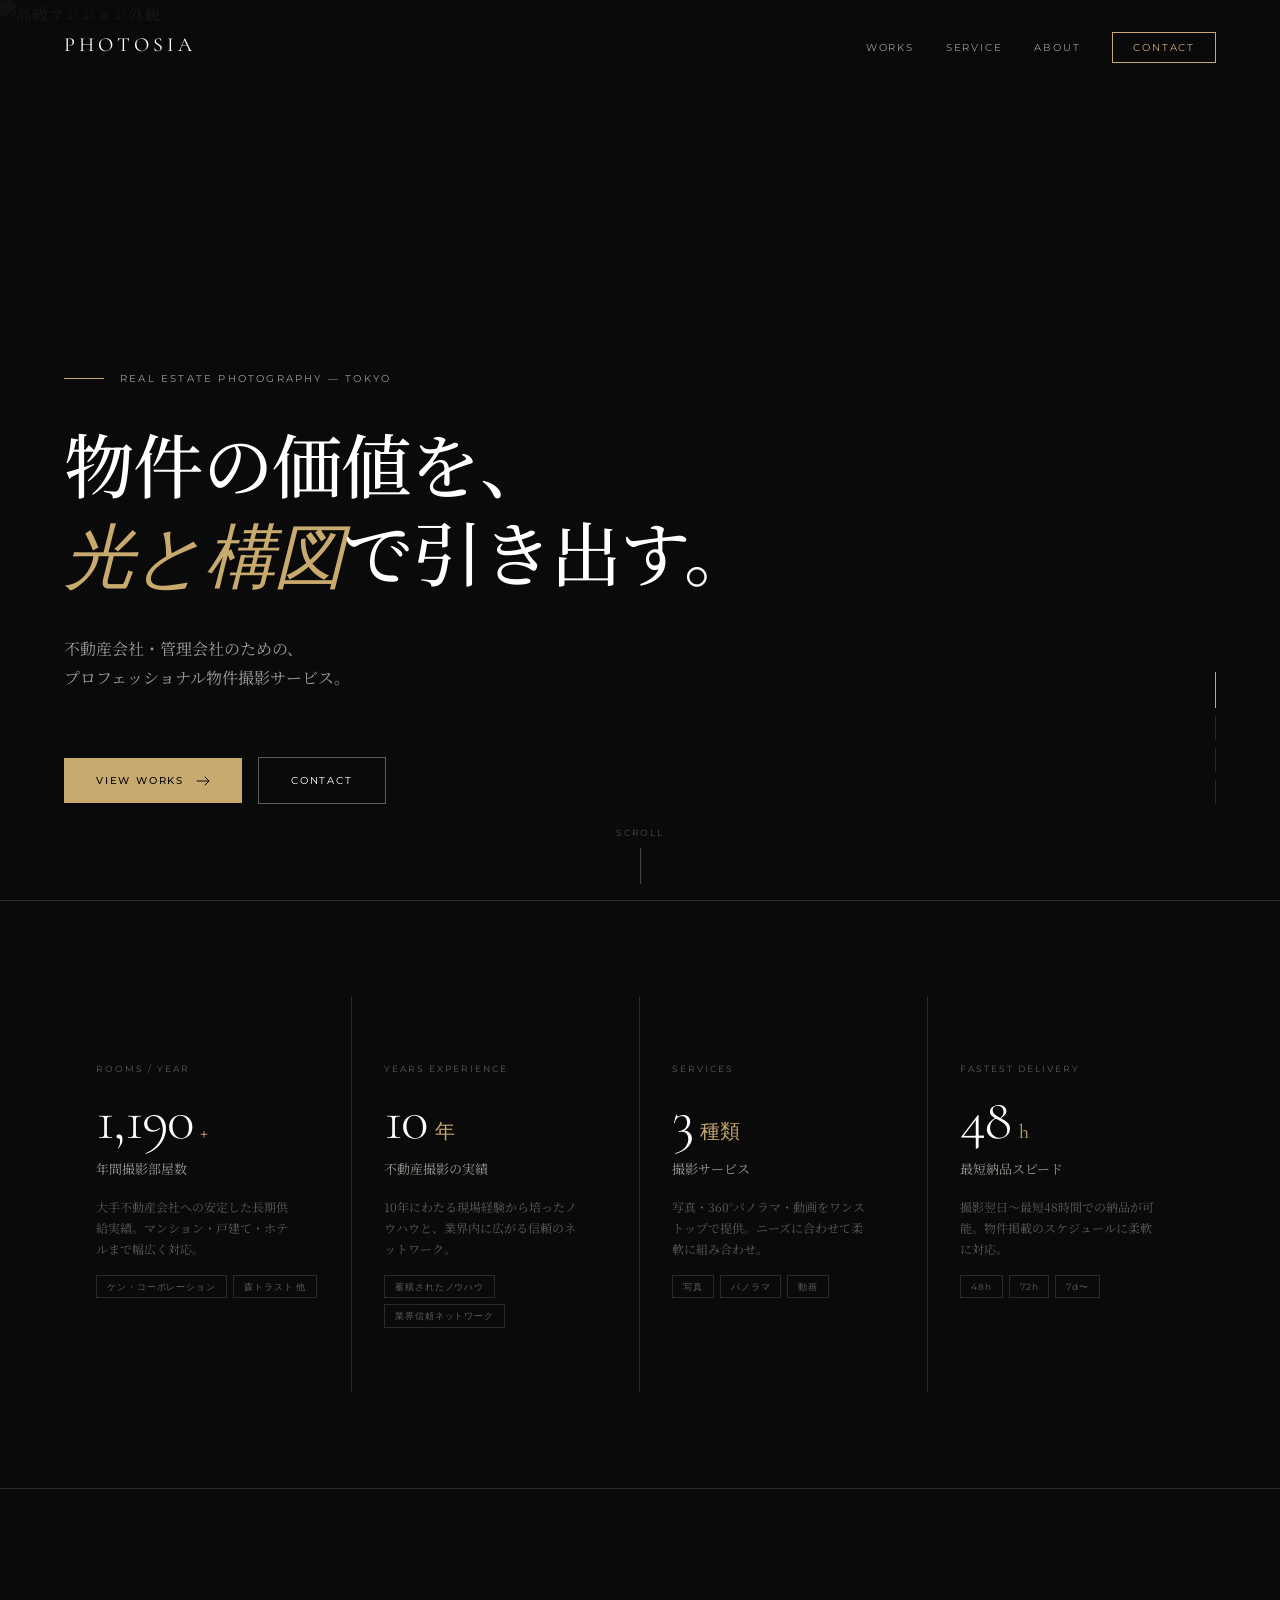
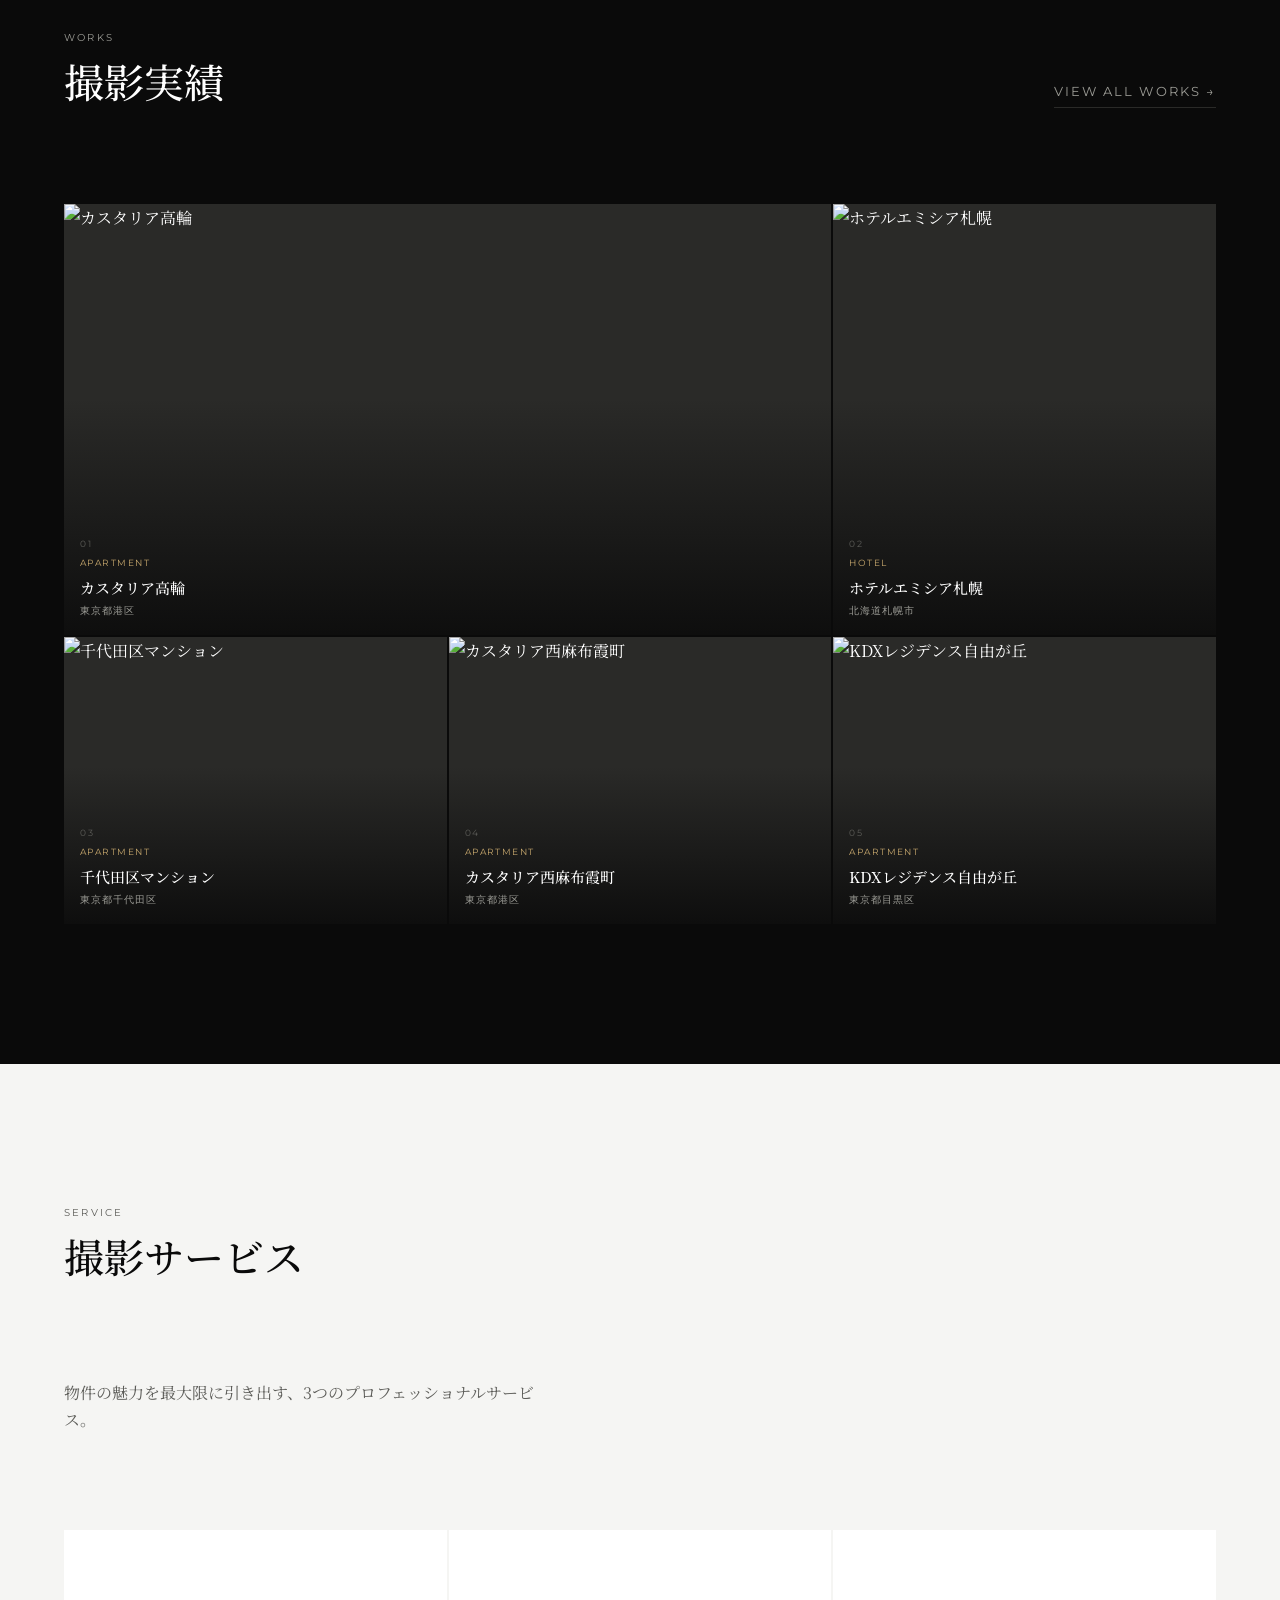
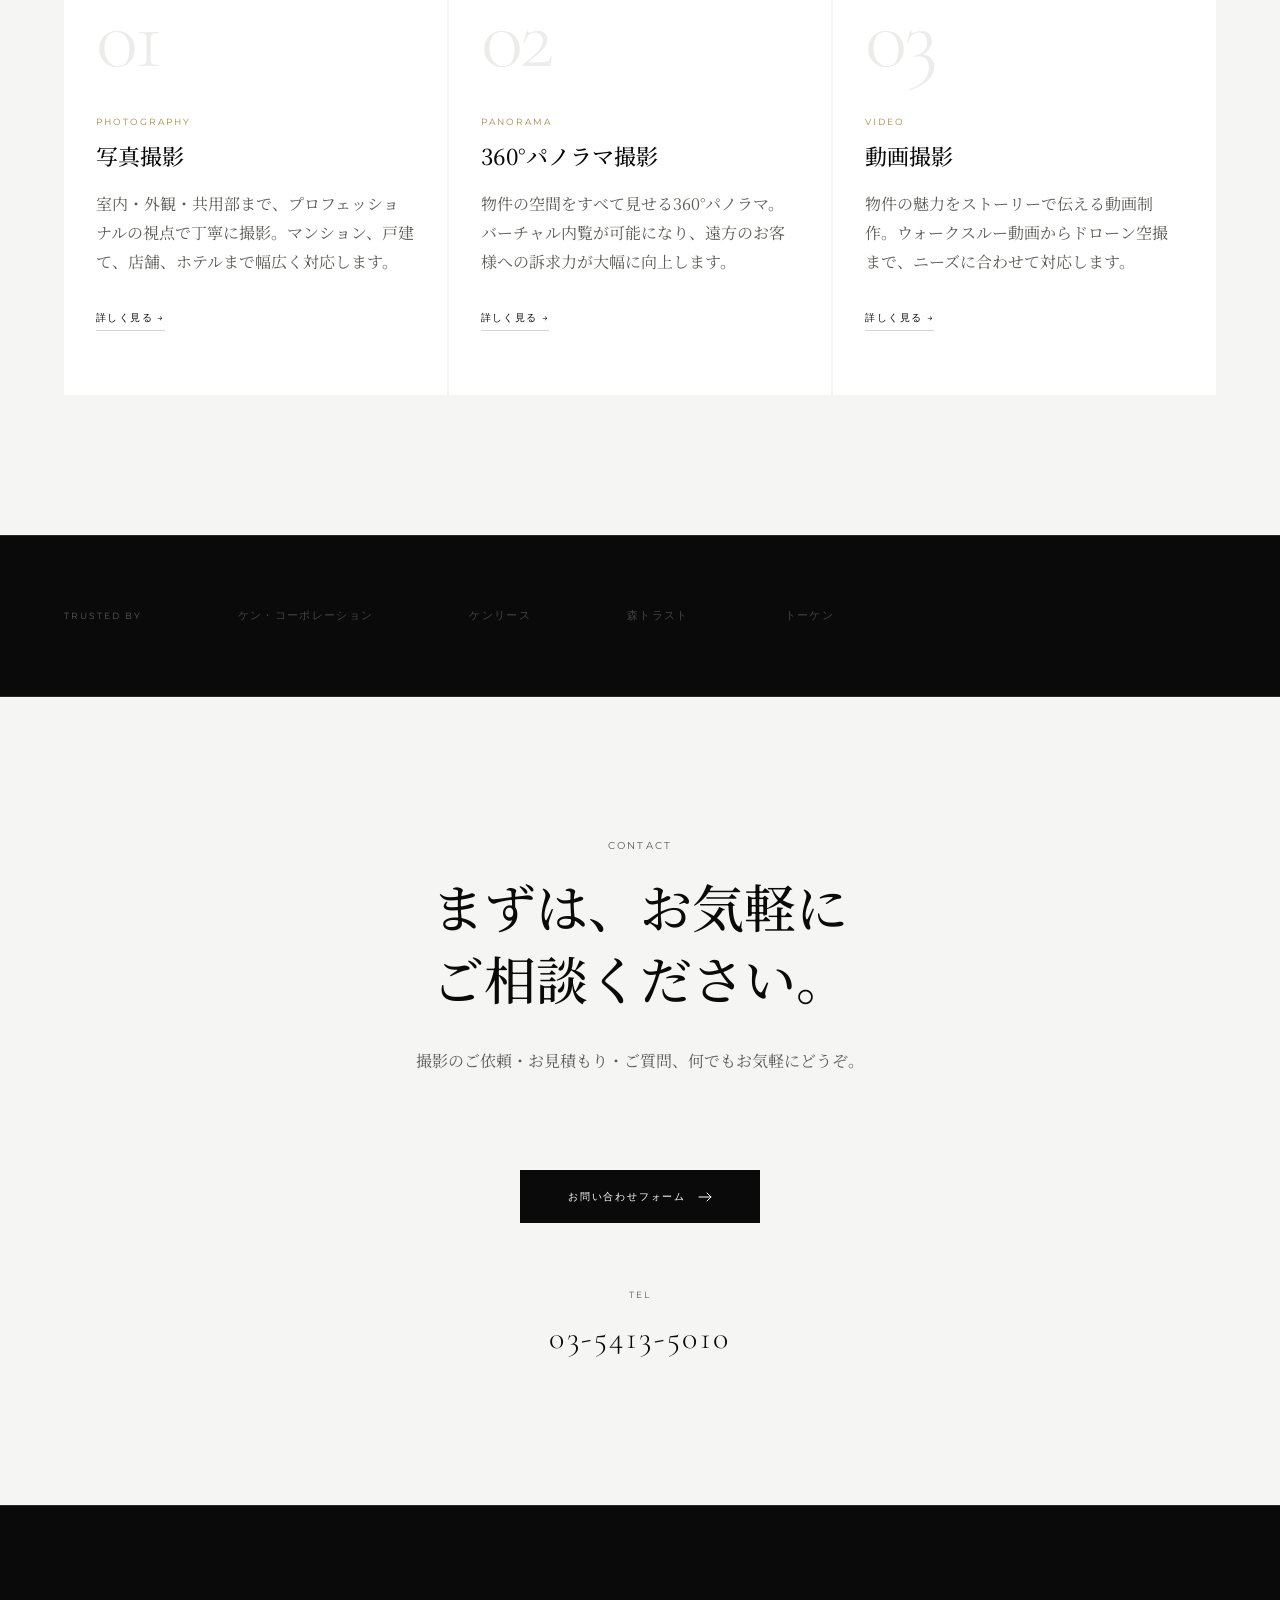
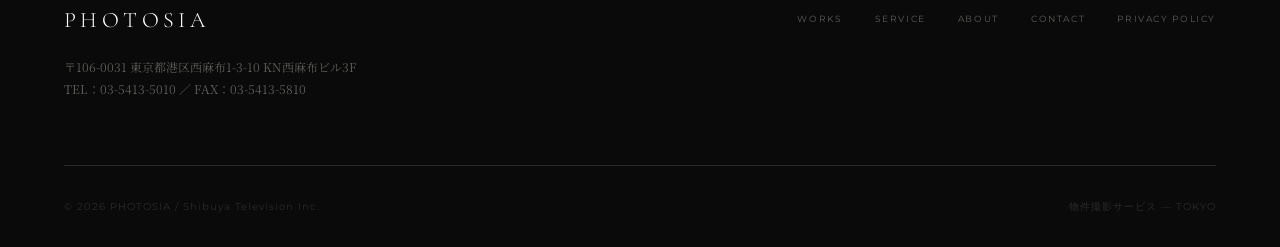
==== commit 04d0d817: "fix: ディレクトリ構成変更＋ファイル分割" ====
--- a/index.html
+++ b/index.html
@@ -3,686 +3,15 @@
 <head>
 <meta charset="UTF-8">
 <meta name="viewport" content="width=device-width, initial-scale=1.0">
-<title>PHOTOSIA — TOP Page Design (Figma Import)</title>
-
-<!-- ============================================================
-  PHOTOSIA Design System — Figma Import File
-  Version: 6.0 (2026)
-  
-  【Figmaへの取り込み方法】
-  1. Figmaを開き、プラグイン検索で「HTML to Figma」または
-     「Figma HTML」プラグインをインストール
-  2. このHTMLファイルをブラウザで開く
-  3. プラグインのURLフィールドにlocalhostのURLを入力、
-     またはHTMLソースをそのまま貼り付け
-  
-  【推奨プラグイン】
-  - "HTML to Figma" by Builder.io (最も高精度)
-  - "HtmlToDesign" by Victor Matias
-============================================================ -->
-
-<style>
-  /* ==========================================
-     DESIGN TOKENS — PHOTOSIA Design System
-  ========================================== */
-  :root {
-    /* --- Color Palette --- */
-    --color-black:       #0A0A0A;
-    --color-white:       #FFFFFF;
-    --color-off-white:   #F5F5F3;
-    --color-gray-100:    #ECECEA;
-    --color-gray-200:    #D4D4D0;
-    --color-gray-400:    #9A9A94;
-    --color-gray-600:    #5C5C58;
-    --color-gray-800:    #2A2A28;
-    --color-accent:      #C8A96E;   /* Warm Gold — Primary Accent */
-    --color-accent-dark: #A8893E;
-    --color-overlay:     rgba(10, 10, 10, 0.52);
-
-    /* --- Typography --- */
-    --font-en:   'Cormorant Garamond', 'Times New Roman', Georgia, serif;
-    --font-ja:   'Noto Serif JP', 'Yu Mincho', 'YuMincho', serif;
-    --font-mono: 'Courier New', monospace;
-    --font-sans: 'Helvetica Neue', Arial, sans-serif;
-
-    /* --- Type Scale --- */
-    --text-hero:   clamp(52px, 7vw, 88px);
-    --text-h1:     clamp(36px, 5vw, 56px);
-    --text-h2:     clamp(28px, 4vw, 40px);
-    --text-h3:     22px;
-    --text-body-lg: 18px;
-    --text-body:    16px;
-    --text-caption: 13px;
-    --text-label:   11px;
-
-    /* --- Spacing --- */
-    --space-xs:   8px;
-    --space-sm:   16px;
-    --space-md:   32px;
-    --space-lg:   64px;
-    --space-xl:   96px;
-    --space-2xl:  160px;
-
-    /* --- Border Radius --- */
-    --radius-sm:  2px;
-    --radius-md:  6px;
-
-    /* --- Transitions --- */
-    --ease:        cubic-bezier(0.22, 1, 0.36, 1);
-    --duration:    0.6s;
-  }
-
-  /* ==========================================
-     RESET & BASE
-  ========================================== */
-  *, *::before, *::after { box-sizing: border-box; margin: 0; padding: 0; }
-  html { font-size: 16px; scroll-behavior: smooth; }
-  body {
-    background: var(--color-black);
-    color: var(--color-white);
-    font-family: var(--font-ja);
-    line-height: 1.7;
-    -webkit-font-smoothing: antialiased;
-  }
-  img { display: block; max-width: 100%; }
-  a { color: inherit; text-decoration: none; }
-
-  /* ==========================================
-     TYPOGRAPHY STYLES
-  ========================================== */
-  .t-eyebrow {
-    font-family: var(--font-en);
-    font-size: var(--text-label);
-    letter-spacing: 0.22em;
-    text-transform: uppercase;
-    color: var(--color-gray-400);
-  }
-  .t-hero {
-    font-family: var(--font-en);
-    font-size: var(--text-hero);
-    font-weight: 300;
-    line-height: 1.05;
-    letter-spacing: -0.02em;
-  }
-  .t-h1 {
-    font-family: var(--font-ja);
-    font-size: var(--text-h1);
-    font-weight: 500;
-    line-height: 1.3;
-    letter-spacing: -0.01em;
-  }
-  .t-h2 {
-    font-family: var(--font-en);
-    font-size: var(--text-h2);
-    font-weight: 300;
-    letter-spacing: 0.02em;
-  }
-  .t-h2-ja {
-    font-family: var(--font-ja);
-    font-size: var(--text-h2);
-    font-weight: 500;
-    line-height: 1.35;
-  }
-  .t-body { font-size: var(--text-body); color: var(--color-gray-400); line-height: 1.8; }
-  .t-caption { font-family: var(--font-en); font-size: var(--text-caption); letter-spacing: 0.1em; color: var(--color-gray-600); }
-  .accent { font-style: italic; color: var(--color-accent); }
-
-  /* ==========================================
-     LAYOUT UTILITIES
-  ========================================== */
-  .container { max-width: 1280px; margin: 0 auto; padding: 0 var(--space-lg); }
-  .section { padding: var(--space-2xl) 0; }
-  .divider {
-    width: 1px;
-    background: linear-gradient(to bottom, transparent, var(--color-gray-600), transparent);
-  }
-  .rule { width: 100%; height: 1px; background: var(--color-gray-800); }
-
-  /* ==========================================
-     NAVIGATION
-  ========================================== */
-  .nav {
-    position: fixed;
-    top: 0; left: 0; right: 0;
-    z-index: 100;
-    display: flex;
-    align-items: center;
-    justify-content: space-between;
-    padding: 28px var(--space-lg);
-    background: transparent;
-  }
-  .nav-logo {
-    font-family: var(--font-en);
-    font-size: 22px;
-    font-weight: 400;
-    letter-spacing: 0.18em;
-    text-transform: uppercase;
-    color: var(--color-white);
-  }
-  .nav-links {
-    display: flex;
-    gap: var(--space-md);
-    list-style: none;
-  }
-  .nav-links a {
-    font-family: var(--font-en);
-    font-size: var(--text-label);
-    letter-spacing: 0.18em;
-    text-transform: uppercase;
-    color: var(--color-gray-400);
-    transition: color var(--duration) var(--ease);
-  }
-  .nav-links a:hover { color: var(--color-white); }
-
-  /* ==========================================
-     HERO SECTION
-  ========================================== */
-  .hero {
-    position: relative;
-    min-height: 100vh;
-    display: flex;
-    align-items: flex-end;
-    overflow: hidden;
-  }
-  .hero-bg {
-    position: absolute;
-    inset: 0;
-    background: 
-      linear-gradient(to right, rgba(10,10,10,0.85) 40%, rgba(10,10,10,0.2) 100%),
-      linear-gradient(to top, rgba(10,10,10,0.7) 0%, transparent 50%);
-    background-color: var(--color-gray-800);
-  }
-  /* 実際の実装では背景に物件写真が入る */
-  .hero-bg-photo {
-    position: absolute;
-    inset: 0;
-    background: #1a1a1a; /* placeholder */
-    display: flex;
-    align-items: center;
-    justify-content: center;
-  }
-  .hero-bg-photo::after {
-    content: '[ 物件写真 背景 ]';
-    font-family: var(--font-en);
-    font-size: 13px;
-    letter-spacing: 0.1em;
-    color: var(--color-gray-600);
-  }
-  .hero-content {
-    position: relative;
-    z-index: 2;
-    padding: 0 var(--space-lg) var(--space-xl);
-    max-width: 900px;
-  }
-  .hero-eyebrow {
-    display: flex;
-    align-items: center;
-    gap: var(--space-sm);
-    margin-bottom: var(--space-md);
-  }
-  .hero-eyebrow-line {
-    width: 48px;
-    height: 1px;
-    background: var(--color-accent);
-  }
-  .hero-headline {
-    font-family: var(--font-ja);
-    font-size: clamp(44px, 6.5vw, 80px);
-    font-weight: 500;
-    line-height: 1.25;
-    letter-spacing: -0.01em;
-    margin-bottom: var(--space-md);
-  }
-  .hero-headline em {
-    font-style: italic;
-    color: var(--color-accent);
-    font-family: var(--font-en);
-  }
-  .hero-sub {
-    font-size: var(--text-body-lg);
-    color: var(--color-gray-400);
-    line-height: 1.7;
-    margin-bottom: var(--space-lg);
-    max-width: 540px;
-  }
-  .hero-cta {
-    display: flex;
-    gap: var(--space-sm);
-    align-items: center;
-  }
-  .btn-primary {
-    display: inline-flex;
-    align-items: center;
-    gap: 12px;
-    padding: 16px 36px;
-    background: var(--color-accent);
-    color: var(--color-black);
-    font-family: var(--font-en);
-    font-size: var(--text-label);
-    letter-spacing: 0.18em;
-    text-transform: uppercase;
-    font-weight: 500;
-    transition: background var(--duration) var(--ease);
-  }
-  .btn-primary:hover { background: var(--color-accent-dark); }
-  .btn-ghost {
-    display: inline-flex;
-    align-items: center;
-    gap: 12px;
-    padding: 16px 36px;
-    border: 1px solid var(--color-gray-600);
-    color: var(--color-white);
-    font-family: var(--font-en);
-    font-size: var(--text-label);
-    letter-spacing: 0.18em;
-    text-transform: uppercase;
-    transition: border-color var(--duration) var(--ease), color var(--duration) var(--ease);
-  }
-  .btn-ghost:hover { border-color: var(--color-white); }
-  .hero-scroll {
-    position: absolute;
-    bottom: var(--space-lg);
-    right: var(--space-lg);
-    display: flex;
-    flex-direction: column;
-    align-items: center;
-    gap: 12px;
-    z-index: 2;
-  }
-  .hero-scroll-text {
-    font-family: var(--font-en);
-    font-size: 10px;
-    letter-spacing: 0.22em;
-    text-transform: uppercase;
-    color: var(--color-gray-600);
-    writing-mode: vertical-rl;
-  }
-  .hero-scroll-line {
-    width: 1px;
-    height: 64px;
-    background: linear-gradient(to bottom, var(--color-gray-600), transparent);
-  }
-
-  /* ==========================================
-     NUMBERS / STATS SECTION
-  ========================================== */
-  .numbers {
-    padding: var(--space-xl) 0;
-    border-top: 1px solid var(--color-gray-800);
-    border-bottom: 1px solid var(--color-gray-800);
-  }
-  .numbers-grid {
-    display: grid;
-    grid-template-columns: repeat(4, 1fr);
-    gap: 0;
-  }
-  .number-item {
-    padding: var(--space-lg) var(--space-md);
-    border-right: 1px solid var(--color-gray-800);
-  }
-  .number-item:last-child { border-right: none; }
-  .number-eyebrow {
-    font-family: var(--font-en);
-    font-size: 10px;
-    letter-spacing: 0.22em;
-    text-transform: uppercase;
-    color: var(--color-gray-600);
-    margin-bottom: var(--space-sm);
-  }
-  .number-value {
-    font-family: var(--font-en);
-    font-size: clamp(48px, 5vw, 72px);
-    font-weight: 300;
-    line-height: 1;
-    letter-spacing: -0.03em;
-    color: var(--color-white);
-    margin-bottom: var(--space-xs);
-  }
-  .number-unit {
-    font-family: var(--font-en);
-    font-size: 20px;
-    color: var(--color-accent);
-  }
-  .number-label {
-    font-family: var(--font-ja);
-    font-size: var(--text-caption);
-    color: var(--color-gray-400);
-    margin-bottom: var(--space-sm);
-  }
-  .number-desc {
-    font-size: 13px;
-    color: var(--color-gray-600);
-    line-height: 1.7;
-    max-width: 220px;
-  }
-  .number-tags {
-    display: flex;
-    gap: var(--space-xs);
-    flex-wrap: wrap;
-    margin-top: var(--space-sm);
-  }
-  .tag {
-    padding: 4px 12px;
-    border: 1px solid var(--color-gray-800);
-    font-family: var(--font-en);
-    font-size: 10px;
-    letter-spacing: 0.12em;
-    color: var(--color-gray-600);
-  }
-
-  /* ==========================================
-     WORKS SECTION
-  ========================================== */
-  .works { background: var(--color-black); }
-  .section-header {
-    display: flex;
-    align-items: flex-end;
-    justify-content: space-between;
-    margin-bottom: var(--space-xl);
-  }
-  .section-header-left { display: flex; flex-direction: column; gap: var(--space-xs); }
-  .view-all {
-    font-family: var(--font-en);
-    font-size: var(--text-caption);
-    letter-spacing: 0.16em;
-    text-transform: uppercase;
-    color: var(--color-gray-400);
-    display: flex;
-    align-items: center;
-    gap: 8px;
-    border-bottom: 1px solid var(--color-gray-800);
-    padding-bottom: 4px;
-    transition: color var(--duration) var(--ease), border-color var(--duration) var(--ease);
-  }
-  .view-all:hover { color: var(--color-white); border-color: var(--color-gray-400); }
-  .works-grid {
-    display: grid;
-    grid-template-columns: repeat(12, 1fr);
-    gap: 2px;
-  }
-  .work-item {
-    position: relative;
-    overflow: hidden;
-    background: var(--color-gray-800);
-    cursor: pointer;
-  }
-  .work-item:nth-child(1) { grid-column: span 8; }
-  .work-item:nth-child(2) { grid-column: span 4; }
-  .work-item:nth-child(3) { grid-column: span 4; }
-  .work-item:nth-child(4) { grid-column: span 4; }
-  .work-item:nth-child(5) { grid-column: span 4; }
-  .work-photo {
-    width: 100%;
-    aspect-ratio: 4/3;
-    background: var(--color-gray-800);
-    position: relative;
-    overflow: hidden;
-  }
-  .work-item:nth-child(1) .work-photo { aspect-ratio: 16/9; }
-  .work-photo::after {
-    content: '[ 物件写真 ]';
-    position: absolute;
-    inset: 0;
-    display: flex;
-    align-items: center;
-    justify-content: center;
-    font-family: var(--font-en);
-    font-size: 11px;
-    letter-spacing: 0.1em;
-    color: var(--color-gray-600);
-  }
-  .work-overlay {
-    position: absolute;
-    inset: 0;
-    background: linear-gradient(to top, rgba(10,10,10,0.9) 0%, transparent 60%);
-    padding: var(--space-sm);
-    display: flex;
-    flex-direction: column;
-    justify-content: flex-end;
-  }
-  .work-number {
-    font-family: var(--font-en);
-    font-size: 10px;
-    letter-spacing: 0.2em;
-    color: var(--color-gray-600);
-    margin-bottom: 4px;
-  }
-  .work-type {
-    font-family: var(--font-en);
-    font-size: 10px;
-    letter-spacing: 0.16em;
-    text-transform: uppercase;
-    color: var(--color-accent);
-    margin-bottom: 4px;
-  }
-  .work-name {
-    font-family: var(--font-ja);
-    font-size: 15px;
-    font-weight: 500;
-    color: var(--color-white);
-  }
-  .work-location {
-    font-family: var(--font-en);
-    font-size: 11px;
-    letter-spacing: 0.1em;
-    color: var(--color-gray-400);
-    margin-top: 2px;
-  }
-
-  /* ==========================================
-     SERVICE SECTION
-  ========================================== */
-  .service { background: var(--color-off-white); color: var(--color-black); }
-  .service .t-eyebrow { color: var(--color-gray-600); }
-  .service .t-h2-ja { color: var(--color-black); }
-  .service-grid {
-    display: grid;
-    grid-template-columns: repeat(3, 1fr);
-    gap: 2px;
-    margin-top: var(--space-xl);
-  }
-  .service-item {
-    background: var(--color-white);
-    padding: var(--space-lg) var(--space-md);
-    position: relative;
-    overflow: hidden;
-  }
-  .service-num {
-    font-family: var(--font-en);
-    font-size: clamp(64px, 8vw, 96px);
-    font-weight: 300;
-    line-height: 1;
-    letter-spacing: -0.04em;
-    color: var(--color-gray-100);
-    margin-bottom: var(--space-md);
-  }
-  .service-category {
-    font-family: var(--font-en);
-    font-size: 10px;
-    letter-spacing: 0.22em;
-    text-transform: uppercase;
-    color: var(--color-accent-dark);
-    margin-bottom: var(--space-xs);
-  }
-  .service-title {
-    font-family: var(--font-ja);
-    font-size: var(--text-h3);
-    font-weight: 500;
-    color: var(--color-black);
-    margin-bottom: var(--space-sm);
-  }
-  .service-desc {
-    font-size: var(--text-body);
-    color: var(--color-gray-600);
-    line-height: 1.8;
-    margin-bottom: var(--space-md);
-  }
-  .service-link {
-    font-family: var(--font-en);
-    font-size: 11px;
-    letter-spacing: 0.14em;
-    color: var(--color-black);
-    display: flex;
-    align-items: center;
-    gap: 8px;
-    border-bottom: 1px solid var(--color-gray-200);
-    padding-bottom: 4px;
-    width: fit-content;
-  }
-
-  /* ==========================================
-     TRUSTED BY LOGOS
-  ========================================== */
-  .trusted {
-    padding: var(--space-lg) 0;
-    border-top: 1px solid var(--color-gray-800);
-    border-bottom: 1px solid var(--color-gray-800);
-  }
-  .trusted-inner {
-    display: flex;
-    align-items: center;
-    gap: var(--space-xl);
-  }
-  .trusted-label {
-    font-family: var(--font-en);
-    font-size: 10px;
-    letter-spacing: 0.22em;
-    text-transform: uppercase;
-    color: var(--color-gray-600);
-    white-space: nowrap;
-  }
-  .trusted-logos {
-    display: flex;
-    align-items: center;
-    gap: var(--space-xl);
-    flex-wrap: wrap;
-  }
-  .logo-placeholder {
-    width: 120px;
-    height: 36px;
-    background: var(--color-gray-800);
-    display: flex;
-    align-items: center;
-    justify-content: center;
-    font-family: var(--font-en);
-    font-size: 10px;
-    letter-spacing: 0.1em;
-    color: var(--color-gray-600);
-    opacity: 0.6;
-  }
-
-  /* ==========================================
-     CONTACT SECTION
-  ========================================== */
-  .contact {
-    background: var(--color-off-white);
-    color: var(--color-black);
-    text-align: center;
-  }
-  .contact-headline {
-    font-family: var(--font-ja);
-    font-size: clamp(32px, 5vw, 56px);
-    font-weight: 500;
-    line-height: 1.35;
-    margin-bottom: var(--space-md);
-  }
-  .contact-sub {
-    font-size: var(--text-body);
-    color: var(--color-gray-600);
-    margin-bottom: var(--space-xl);
-  }
-  .contact-cta {
-    display: flex;
-    gap: var(--space-sm);
-    justify-content: center;
-    align-items: center;
-    margin-bottom: var(--space-lg);
-  }
-  .btn-primary-dark {
-    display: inline-flex;
-    align-items: center;
-    gap: 12px;
-    padding: 20px 48px;
-    background: var(--color-black);
-    color: var(--color-white);
-    font-family: var(--font-en);
-    font-size: var(--text-label);
-    letter-spacing: 0.18em;
-    text-transform: uppercase;
-  }
-  .contact-tel {
-    font-family: var(--font-en);
-    font-size: 28px;
-    font-weight: 300;
-    letter-spacing: 0.08em;
-    color: var(--color-black);
-  }
-  .contact-tel-label {
-    font-family: var(--font-en);
-    font-size: 10px;
-    letter-spacing: 0.2em;
-    text-transform: uppercase;
-    color: var(--color-gray-600);
-    margin-bottom: 8px;
-  }
-
-  /* ==========================================
-     FOOTER
-  ========================================== */
-  .footer {
-    background: var(--color-black);
-    padding: var(--space-xl) 0 var(--space-md);
-    border-top: 1px solid var(--color-gray-800);
-  }
-  .footer-top {
-    display: flex;
-    justify-content: space-between;
-    align-items: flex-start;
-    padding-bottom: var(--space-lg);
-    margin-bottom: var(--space-md);
-    border-bottom: 1px solid var(--color-gray-800);
-  }
-  .footer-logo {
-    font-family: var(--font-en);
-    font-size: 24px;
-    font-weight: 300;
-    letter-spacing: 0.2em;
-    color: var(--color-white);
-    margin-bottom: var(--space-sm);
-  }
-  .footer-address {
-    font-size: 13px;
-    color: var(--color-gray-600);
-    line-height: 1.9;
-  }
-  .footer-nav {
-    display: flex;
-    gap: var(--space-md);
-    list-style: none;
-  }
-  .footer-nav a {
-    font-family: var(--font-en);
-    font-size: 10px;
-    letter-spacing: 0.18em;
-    text-transform: uppercase;
-    color: var(--color-gray-600);
-  }
-  .footer-bottom {
-    display: flex;
-    justify-content: space-between;
-    align-items: center;
-  }
-  .footer-copy {
-    font-family: var(--font-en);
-    font-size: 11px;
-    letter-spacing: 0.1em;
-    color: var(--color-gray-800);
-  }
-</style>
-
-<!-- Google Fonts (Figma import時は別途フォント設定) -->
+<title>PHOTOSIA — プロフェッショナル物件撮影サービス</title>
+
+<!-- Fonts -->
 <link rel="preconnect" href="https://fonts.googleapis.com">
-<link href="https://fonts.googleapis.com/css2?family=Cormorant+Garamond:ital,wght@0,300;0,400;1,300;1,400&family=Noto+Serif+JP:wght@400;500&display=swap" rel="stylesheet">
+<link rel="preconnect" href="https://fonts.gstatic.com" crossorigin>
+<link href="https://fonts.googleapis.com/css2?family=Cormorant+Garamond:ital,wght@0,300;0,400;1,300;1,400&family=Montserrat:wght@200;300;400&family=Noto+Serif+JP:wght@400;500&display=swap" rel="stylesheet">
+
+<!-- Styles -->
+<link rel="stylesheet" href="css/style.css">
 </head>
 <body>
 
@@ -691,66 +20,121 @@
 ========================================== -->
 <nav class="nav" id="nav">
   <a href="#" class="nav-logo">PHOTOSIA</a>
+
   <ul class="nav-links">
     <li><a href="#works">WORKS</a></li>
     <li><a href="#service">SERVICE</a></li>
-    <li><a href="#plan">PLAN</a></li>
-    <li><a href="#flow">FLOW</a></li>
-    <li><a href="#qa">Q&A</a></li>
-    <li><a href="#contact">CONTACT</a></li>
+    <li><a href="#about">ABOUT</a></li>
+    <li><a href="#contact" class="nav-cta">CONTACT</a></li>
   </ul>
+
+  <!-- ハンバーガー (SP) -->
+  <button class="hamburger" id="hamburger" aria-label="メニュー">
+    <span></span><span></span><span></span>
+  </button>
 </nav>
 
-<!-- ==========================================
-     HERO SECTION
+<!-- SP フルスクリーンメニュー -->
+<div class="sp-nav" id="spNav">
+  <a href="#works">WORKS</a>
+  <a href="#service">SERVICE</a>
+  <a href="#about">ABOUT</a>
+  <a href="#contact">CONTACT</a>
+</div>
+
+<!-- ==========================================
+     HERO — スライドショー
 ========================================== -->
 <section class="hero">
-  <div class="hero-bg"></div>
-  <div class="hero-bg-photo"></div>
-  
+
+  <div class="hero-slides">
+    <!-- Unsplash: 不動産・インテリア系写真 -->
+    <div class="hero-slide active">
+      <img
+        src="https://images.unsplash.com/photo-1600596542815-ffad4c1539a9?w=1600&auto=format&fit=crop&q=80"
+        alt="高級マンション外観"
+        loading="eager"
+      >
+    </div>
+    <div class="hero-slide">
+      <img
+        src="https://images.unsplash.com/photo-1560448204-e02f11c3d0e2?w=1600&auto=format&fit=crop&q=80"
+        alt="モダンリビングルーム"
+        loading="lazy"
+      >
+    </div>
+    <div class="hero-slide">
+      <img
+        src="https://images.unsplash.com/photo-1512917774080-9991f1c4c750?w=1600&auto=format&fit=crop&q=80"
+        alt="高層マンション外観夜景"
+        loading="lazy"
+      >
+    </div>
+    <div class="hero-slide">
+      <img
+        src="https://images.unsplash.com/photo-1484154218962-a197022b5858?w=1600&auto=format&fit=crop&q=80"
+        alt="キッチンインテリア"
+        loading="lazy"
+      >
+    </div>
+  </div>
+
+  <div class="hero-overlay"></div>
+
   <div class="hero-content">
     <div class="hero-eyebrow">
       <div class="hero-eyebrow-line"></div>
       <span class="t-eyebrow">REAL ESTATE PHOTOGRAPHY — TOKYO</span>
     </div>
-    
+
     <h1 class="hero-headline">
       物件の価値を、<br>
       <em>光と構図</em>で引き出す。
     </h1>
-    
+
     <p class="hero-sub">
-      不動産会社・管理会社のための、<br>プロフェッショナル物件撮影サービス。
+      不動産会社・管理会社のための、<br>
+      プロフェッショナル物件撮影サービス。
     </p>
-    
+
     <div class="hero-cta">
       <a href="#works" class="btn-primary">
         VIEW WORKS
-        <svg width="14" height="10" viewBox="0 0 14 10" fill="none">
+        <svg width="14" height="10" viewBox="0 0 14 10" fill="none" aria-hidden="true">
           <path d="M9 1L13 5L9 9M1 5H13" stroke="currentColor" stroke-width="1" stroke-linecap="round"/>
         </svg>
       </a>
       <a href="#contact" class="btn-ghost">CONTACT</a>
     </div>
   </div>
-  
-  <div class="hero-scroll">
-    <span class="hero-scroll-text">SCROLL</span>
-    <div class="hero-scroll-line"></div>
-  </div>
+
+  <!-- スライド切り替えインジケーター -->
+  <div class="hero-indicators">
+    <button class="indicator active" data-idx="0" aria-label="スライド1"></button>
+    <button class="indicator" data-idx="1" aria-label="スライド2"></button>
+    <button class="indicator" data-idx="2" aria-label="スライド3"></button>
+    <button class="indicator" data-idx="3" aria-label="スライド4"></button>
+  </div>
+
+  <div class="scroll-hint" aria-hidden="true">
+    <span>SCROLL</span>
+    <div class="scroll-line"></div>
+  </div>
+
 </section>
 
 <!-- ==========================================
      NUMBERS / STATS
 ========================================== -->
-<section class="numbers" id="numbers">
+<section class="numbers" id="about">
   <div class="container">
     <div class="numbers-grid">
 
-      <div class="number-item">
+      <div class="number-item"
+           data-target="1200" data-duration="1400" data-delay="0">
         <p class="number-eyebrow">ROOMS / YEAR</p>
         <div style="display:flex;align-items:baseline;gap:4px;">
-          <span class="number-value">1,200</span>
+          <span class="number-value" data-count>1,200</span>
           <span class="number-unit">+</span>
         </div>
         <p class="number-label">年間撮影部屋数</p>
@@ -761,10 +145,11 @@
         </div>
       </div>
 
-      <div class="number-item">
+      <div class="number-item"
+           data-target="10" data-duration="1000" data-delay="100">
         <p class="number-eyebrow">YEARS EXPERIENCE</p>
         <div style="display:flex;align-items:baseline;gap:4px;">
-          <span class="number-value">10</span>
+          <span class="number-value" data-count>10</span>
           <span class="number-unit">年</span>
         </div>
         <p class="number-label">不動産撮影の実績</p>
@@ -775,10 +160,11 @@
         </div>
       </div>
 
-      <div class="number-item">
+      <div class="number-item"
+           data-target="3" data-duration="800" data-delay="200">
         <p class="number-eyebrow">SERVICES</p>
         <div style="display:flex;align-items:baseline;gap:4px;">
-          <span class="number-value">3</span>
+          <span class="number-value" data-count>3</span>
           <span class="number-unit">種類</span>
         </div>
         <p class="number-label">撮影サービス</p>
@@ -790,10 +176,11 @@
         </div>
       </div>
 
-      <div class="number-item">
+      <div class="number-item"
+           data-target="48" data-duration="1000" data-delay="300">
         <p class="number-eyebrow">FASTEST DELIVERY</p>
         <div style="display:flex;align-items:baseline;gap:4px;">
-          <span class="number-value">48</span>
+          <span class="number-value" data-count>48</span>
           <span class="number-unit">h</span>
         </div>
         <p class="number-label">最短納品スピード</p>
@@ -810,7 +197,7 @@
 </section>
 
 <!-- ==========================================
-     WORKS SECTION
+     WORKS
 ========================================== -->
 <section class="works section" id="works">
   <div class="container">
@@ -822,66 +209,94 @@
       <a href="#" class="view-all">VIEW ALL WORKS →</a>
     </div>
   </div>
-  
-  <div style="padding: 0 var(--space-lg);">
-    <div class="works-grid">
-
-      <div class="work-item" style="grid-column: span 8;">
-        <div class="work-photo"></div>
-        <div class="work-overlay">
-          <p class="work-number">01</p>
-          <p class="work-type">APARTMENT</p>
-          <p class="work-name">カスタリア高輪</p>
-          <p class="work-location">東京都港区</p>
-        </div>
-      </div>
-
-      <div class="work-item" style="grid-column: span 4;">
-        <div class="work-photo"></div>
-        <div class="work-overlay">
-          <p class="work-number">02</p>
-          <p class="work-type">HOTEL</p>
-          <p class="work-name">ホテルエミシア札幌</p>
-          <p class="work-location">北海道札幌市</p>
-        </div>
-      </div>
-
-      <div class="work-item" style="grid-column: span 4;">
-        <div class="work-photo"></div>
-        <div class="work-overlay">
-          <p class="work-number">03</p>
-          <p class="work-type">APARTMENT</p>
-          <p class="work-name">千代田区マンション</p>
-          <p class="work-location">東京都千代田区</p>
-        </div>
-      </div>
-
-      <div class="work-item" style="grid-column: span 4;">
-        <div class="work-photo"></div>
-        <div class="work-overlay">
-          <p class="work-number">04</p>
-          <p class="work-type">APARTMENT</p>
-          <p class="work-name">カスタリア西麻布霞町</p>
-          <p class="work-location">東京都港区</p>
-        </div>
-      </div>
-
-      <div class="work-item" style="grid-column: span 4;">
-        <div class="work-photo"></div>
-        <div class="work-overlay">
-          <p class="work-number">05</p>
-          <p class="work-type">APARTMENT</p>
-          <p class="work-name">KDXレジデンス自由が丘</p>
-          <p class="work-location">東京都目黒区</p>
-        </div>
-      </div>
-
-    </div>
-  </div>
-</section>
-
-<!-- ==========================================
-     SERVICE SECTION
+
+  <div class="works-grid">
+
+    <div class="work-item">
+      <div class="work-photo">
+        <img
+          src="https://images.unsplash.com/photo-1545324418-cc1a3fa10c00?w=1200&auto=format&fit=crop&q=75"
+          alt="カスタリア高輪"
+          loading="lazy"
+        >
+      </div>
+      <div class="work-overlay">
+        <p class="work-number">01</p>
+        <p class="work-type">APARTMENT</p>
+        <p class="work-name">カスタリア高輪</p>
+        <p class="work-location">東京都港区</p>
+      </div>
+    </div>
+
+    <div class="work-item">
+      <div class="work-photo">
+        <img
+          src="https://images.unsplash.com/photo-1631049307264-da0ec9d70304?w=800&auto=format&fit=crop&q=75"
+          alt="ホテルエミシア札幌"
+          loading="lazy"
+        >
+      </div>
+      <div class="work-overlay">
+        <p class="work-number">02</p>
+        <p class="work-type">HOTEL</p>
+        <p class="work-name">ホテルエミシア札幌</p>
+        <p class="work-location">北海道札幌市</p>
+      </div>
+    </div>
+
+    <div class="work-item">
+      <div class="work-photo">
+        <img
+          src="https://images.unsplash.com/photo-1600607687920-4e2a09cf159d?w=800&auto=format&fit=crop&q=75"
+          alt="千代田区マンション"
+          loading="lazy"
+        >
+      </div>
+      <div class="work-overlay">
+        <p class="work-number">03</p>
+        <p class="work-type">APARTMENT</p>
+        <p class="work-name">千代田区マンション</p>
+        <p class="work-location">東京都千代田区</p>
+      </div>
+    </div>
+
+    <div class="work-item">
+      <div class="work-photo">
+        <img
+          src="https://images.unsplash.com/photo-1600566753376-12c8ab7fb75b?w=800&auto=format&fit=crop&q=75"
+          alt="カスタリア西麻布霞町"
+          loading="lazy"
+        >
+      </div>
+      <div class="work-overlay">
+        <p class="work-number">04</p>
+        <p class="work-type">APARTMENT</p>
+        <p class="work-name">カスタリア西麻布霞町</p>
+        <p class="work-location">東京都港区</p>
+      </div>
+    </div>
+
+    <div class="work-item">
+      <div class="work-photo">
+        <img
+          src="https://images.unsplash.com/photo-1556909114-f6e7ad7d3136?w=800&auto=format&fit=crop&q=75"
+          alt="KDXレジデンス自由が丘"
+          loading="lazy"
+        >
+      </div>
+      <div class="work-overlay">
+        <p class="work-number">05</p>
+        <p class="work-type">APARTMENT</p>
+        <p class="work-name">KDXレジデンス自由が丘</p>
+        <p class="work-location">東京都目黒区</p>
+      </div>
+    </div>
+
+  </div>
+</section>
+
+<!-- ==========================================
+     SERVICE
 ========================================== -->
 <section class="service section" id="service">
   <div class="container">
@@ -891,10 +306,10 @@
         <h2 class="t-h2-ja">撮影サービス</h2>
       </div>
     </div>
-    <p style="font-size:var(--text-body);color:var(--color-gray-600);max-width:480px;margin-bottom:0;">
+    <p style="font-size:var(--text-body);color:var(--color-gray-600);max-width:480px;">
       物件の魅力を最大限に引き出す、3つのプロフェッショナルサービス。
     </p>
-    
+
     <div class="service-grid">
 
       <div class="service-item">
@@ -902,7 +317,7 @@
         <p class="service-category">PHOTOGRAPHY</p>
         <h3 class="service-title">写真撮影</h3>
         <p class="service-desc">室内・外観・共用部まで、プロフェッショナルの視点で丁寧に撮影。マンション、戸建て、店舗、ホテルまで幅広く対応します。</p>
-        <a href="#" class="service-link">詳しく見る →</a>
+        <a href="#contact" class="service-link">詳しく見る →</a>
       </div>
 
       <div class="service-item">
@@ -910,7 +325,7 @@
         <p class="service-category">PANORAMA</p>
         <h3 class="service-title">360°パノラマ撮影</h3>
         <p class="service-desc">物件の空間をすべて見せる360°パノラマ。バーチャル内覧が可能になり、遠方のお客様への訴求力が大幅に向上します。</p>
-        <a href="#" class="service-link">詳しく見る →</a>
+        <a href="#contact" class="service-link">詳しく見る →</a>
       </div>
 
       <div class="service-item">
@@ -918,7 +333,7 @@
         <p class="service-category">VIDEO</p>
         <h3 class="service-title">動画撮影</h3>
         <p class="service-desc">物件の魅力をストーリーで伝える動画制作。ウォークスルー動画からドローン空撮まで、ニーズに合わせて対応します。</p>
-        <a href="#" class="service-link">詳しく見る →</a>
+        <a href="#contact" class="service-link">詳しく見る →</a>
       </div>
 
     </div>
@@ -943,7 +358,7 @@
 </section>
 
 <!-- ==========================================
-     CONTACT SECTION
+     CONTACT
 ========================================== -->
 <section class="contact section" id="contact">
   <div class="container">
@@ -952,16 +367,16 @@
       まずは、お気軽に<br>ご相談ください。
     </h2>
     <p class="contact-sub">撮影のご依頼・お見積もり・ご質問、何でもお気軽にどうぞ。</p>
-    
+
     <div class="contact-cta">
       <a href="mailto:info@photosia.jp" class="btn-primary-dark">
         お問い合わせフォーム
-        <svg width="14" height="10" viewBox="0 0 14 10" fill="none">
+        <svg width="14" height="10" viewBox="0 0 14 10" fill="none" aria-hidden="true">
           <path d="M9 1L13 5L9 9M1 5H13" stroke="currentColor" stroke-width="1" stroke-linecap="round"/>
         </svg>
       </a>
     </div>
-    
+
     <div>
       <p class="contact-tel-label">TEL</p>
       <a href="tel:0354135010" class="contact-tel">03-5413-5010</a>
@@ -985,16 +400,19 @@
       <ul class="footer-nav">
         <li><a href="#works">WORKS</a></li>
         <li><a href="#service">SERVICE</a></li>
+        <li><a href="#about">ABOUT</a></li>
         <li><a href="#contact">CONTACT</a></li>
-        <li><a href="#">ABOUT</a></li>
         <li><a href="#">PRIVACY POLICY</a></li>
       </ul>
     </div>
     <div class="footer-bottom">
-      <p class="footer-copy">© 2026 PHOTOSIA / Shibuya Television Inc. 物件撮影サービス — TOKYO</p>
+      <p class="footer-copy">© 2026 PHOTOSIA / Shibuya Television Inc.</p>
+      <p class="footer-copy">物件撮影サービス — TOKYO</p>
     </div>
   </div>
 </footer>
 
+<!-- Scripts -->
+<script src="js/main.js"></script>
 </body>
 </html>
--- a/css/style.css
+++ b/css/style.css
@@ -0,0 +1,810 @@
+/* ============================================================
+   PHOTOSIA Design System — style.css
+   Version: 7.0 (2026)
+============================================================ */
+
+/* ==========================================
+   DESIGN TOKENS
+========================================== */
+:root {
+  /* Color */
+  --color-black:       #0A0A0A;
+  --color-white:       #FFFFFF;
+  --color-off-white:   #F5F5F3;
+  --color-gray-100:    #ECECEA;
+  --color-gray-200:    #D4D4D0;
+  --color-gray-400:    #9A9A94;
+  --color-gray-600:    #5C5C58;
+  --color-gray-800:    #2A2A28;
+  --color-accent:      #C8A96E;
+  --color-accent-dark: #A8893E;
+  --color-overlay:     rgba(10, 10, 10, 0.52);
+
+  /* Typography */
+  --font-en:   'Cormorant Garamond', 'Times New Roman', Georgia, serif;
+  --font-ja:   'Noto Serif JP', 'Yu Mincho', serif;
+  --font-sans: 'Montserrat', 'Helvetica Neue', Arial, sans-serif;
+
+  /* Type Scale */
+  --text-hero:    clamp(44px, 6.5vw, 80px);
+  --text-h1:      clamp(32px, 5vw, 56px);
+  --text-h2:      clamp(24px, 3.5vw, 40px);
+  --text-h3:      22px;
+  --text-body-lg: 18px;
+  --text-body:    16px;
+  --text-caption: 13px;
+  --text-label:   10px;
+
+  /* Spacing */
+  --space-xs:  8px;
+  --space-sm:  16px;
+  --space-md:  32px;
+  --space-lg:  64px;
+  --space-xl:  96px;
+  --space-2xl: 140px;
+
+  /* Misc */
+  --radius-sm: 2px;
+  --ease:      cubic-bezier(0.22, 1, 0.36, 1);
+  --duration:  0.5s;
+}
+
+/* ==========================================
+   RESET & BASE
+========================================== */
+*, *::before, *::after { box-sizing: border-box; margin: 0; padding: 0; }
+html { font-size: 16px; scroll-behavior: smooth; }
+body {
+  background: var(--color-black);
+  color: var(--color-white);
+  font-family: var(--font-ja);
+  line-height: 1.7;
+  -webkit-font-smoothing: antialiased;
+  overflow-x: hidden;
+}
+img { display: block; width: 100%; height: 100%; object-fit: cover; }
+a { color: inherit; text-decoration: none; }
+
+/* ==========================================
+   TYPOGRAPHY
+========================================== */
+.t-eyebrow {
+  font-family: var(--font-sans);
+  font-size: var(--text-label);
+  letter-spacing: 0.22em;
+  text-transform: uppercase;
+  color: var(--color-gray-400);
+}
+.t-hero {
+  font-family: var(--font-en);
+  font-size: var(--text-hero);
+  font-weight: 300;
+  line-height: 1.1;
+  letter-spacing: -0.01em;
+}
+.t-h2 {
+  font-family: var(--font-en);
+  font-size: var(--text-h2);
+  font-weight: 300;
+  letter-spacing: 0.02em;
+}
+.t-h2-ja {
+  font-family: var(--font-ja);
+  font-size: var(--text-h2);
+  font-weight: 500;
+  line-height: 1.35;
+}
+.t-body { font-size: var(--text-body); color: var(--color-gray-400); line-height: 1.8; }
+.t-caption { font-family: var(--font-sans); font-size: var(--text-caption); letter-spacing: 0.1em; color: var(--color-gray-600); }
+.accent { font-style: italic; color: var(--color-accent); }
+
+/* ==========================================
+   LAYOUT
+========================================== */
+.container { max-width: 1280px; margin: 0 auto; padding: 0 var(--space-lg); }
+.section { padding: var(--space-2xl) 0; }
+
+@media (max-width: 768px) {
+  .container { padding: 0 var(--space-sm); }
+  .section { padding: var(--space-lg) 0; }
+}
+
+/* ==========================================
+   NAVIGATION
+========================================== */
+.nav {
+  position: fixed;
+  top: 0; left: 0; right: 0;
+  z-index: 100;
+  display: flex;
+  align-items: center;
+  justify-content: space-between;
+  padding: 28px var(--space-lg);
+  background: linear-gradient(to bottom, rgba(10,10,10,0.85) 0%, transparent 100%);
+  transition: background var(--duration) var(--ease), padding var(--duration) var(--ease);
+}
+.nav.scrolled {
+  background: rgba(10,10,10,0.96);
+  padding-top: 18px;
+  padding-bottom: 18px;
+  backdrop-filter: blur(8px);
+}
+.nav-logo {
+  font-family: var(--font-en);
+  font-size: 20px;
+  font-weight: 400;
+  letter-spacing: 0.2em;
+  text-transform: uppercase;
+  color: var(--color-white);
+  z-index: 1;
+}
+.nav-links {
+  display: flex;
+  gap: var(--space-md);
+  list-style: none;
+}
+.nav-links a {
+  font-family: var(--font-sans);
+  font-size: var(--text-label);
+  letter-spacing: 0.18em;
+  text-transform: uppercase;
+  color: var(--color-gray-400);
+  transition: color var(--duration) var(--ease);
+}
+.nav-links a:hover { color: var(--color-white); }
+.nav-cta {
+  font-family: var(--font-sans);
+  font-size: var(--text-label);
+  letter-spacing: 0.18em;
+  text-transform: uppercase;
+  color: var(--color-accent) !important;
+  border: 0.5px solid var(--color-accent);
+  padding: 8px 20px;
+  transition: background var(--duration) var(--ease) !important;
+}
+.nav-cta:hover { background: rgba(200, 169, 110, 0.1) !important; }
+
+/* Hamburger */
+.hamburger {
+  display: none;
+  flex-direction: column;
+  gap: 5px;
+  cursor: pointer;
+  padding: 4px;
+  z-index: 101;
+  background: none;
+  border: none;
+}
+.hamburger span {
+  display: block;
+  width: 22px;
+  height: 1px;
+  background: var(--color-white);
+  transition: all 0.35s var(--ease);
+}
+.hamburger.open span:nth-child(1) { transform: translateY(6px) rotate(45deg); }
+.hamburger.open span:nth-child(2) { opacity: 0; }
+.hamburger.open span:nth-child(3) { transform: translateY(-6px) rotate(-45deg); }
+
+/* SP Menu overlay */
+.sp-nav {
+  display: none;
+  position: fixed;
+  inset: 0;
+  background: rgba(10,10,10,0.98);
+  z-index: 99;
+  flex-direction: column;
+  justify-content: center;
+  align-items: center;
+  gap: 36px;
+}
+.sp-nav.open { display: flex; }
+.sp-nav a {
+  font-family: var(--font-sans);
+  font-size: 13px;
+  letter-spacing: 0.24em;
+  text-transform: uppercase;
+  color: var(--color-gray-400);
+  transition: color var(--duration) var(--ease);
+}
+.sp-nav a:hover { color: var(--color-accent); }
+
+@media (max-width: 900px) {
+  .nav { padding: 20px var(--space-sm); }
+  .nav-links { display: none; }
+  .hamburger { display: flex; }
+}
+
+/* ==========================================
+   HERO
+========================================== */
+.hero {
+  position: relative;
+  height: 100vh;
+  min-height: 620px;
+  overflow: hidden;
+  display: flex;
+  align-items: flex-end;
+}
+
+/* Slideshow */
+.hero-slides { position: absolute; inset: 0; }
+.hero-slide {
+  position: absolute;
+  inset: 0;
+  opacity: 0;
+  transition: opacity 1.4s ease;
+}
+.hero-slide.active { opacity: 1; }
+.hero-slide img { width: 100%; height: 100%; object-fit: cover; }
+
+.hero-overlay {
+  position: absolute;
+  inset: 0;
+  background:
+    linear-gradient(to right, rgba(10,10,10,0.82) 35%, rgba(10,10,10,0.15) 100%),
+    linear-gradient(to top, rgba(10,10,10,0.75) 0%, transparent 55%);
+}
+.hero-content {
+  position: relative;
+  z-index: 2;
+  padding: 0 var(--space-lg) var(--space-xl);
+  max-width: 860px;
+}
+.hero-eyebrow {
+  display: flex;
+  align-items: center;
+  gap: var(--space-sm);
+  margin-bottom: var(--space-md);
+}
+.hero-eyebrow-line {
+  width: 40px;
+  height: 1px;
+  background: var(--color-accent);
+  flex-shrink: 0;
+}
+.hero-headline {
+  font-family: var(--font-ja);
+  font-size: clamp(38px, 5.5vw, 72px);
+  font-weight: 500;
+  line-height: 1.25;
+  letter-spacing: -0.01em;
+  margin-bottom: var(--space-md);
+}
+.hero-headline em {
+  font-style: italic;
+  color: var(--color-accent);
+  font-family: var(--font-en);
+}
+.hero-sub {
+  font-size: var(--text-body);
+  color: rgba(255,255,255,0.6);
+  line-height: 1.8;
+  margin-bottom: var(--space-lg);
+  max-width: 460px;
+}
+.hero-cta {
+  display: flex;
+  gap: var(--space-sm);
+  align-items: center;
+  flex-wrap: wrap;
+}
+
+/* Slide indicators */
+.hero-indicators {
+  position: absolute;
+  right: var(--space-lg);
+  bottom: var(--space-xl);
+  display: flex;
+  flex-direction: column;
+  gap: 8px;
+  z-index: 2;
+}
+.indicator {
+  width: 1.5px;
+  height: 24px;
+  background: var(--color-gray-800);
+  cursor: pointer;
+  transition: background 0.3s, height 0.3s;
+  border: none;
+  padding: 0;
+}
+.indicator.active { background: var(--color-accent); height: 36px; }
+
+/* Scroll hint */
+.scroll-hint {
+  position: absolute;
+  bottom: var(--space-sm);
+  left: 50%;
+  transform: translateX(-50%);
+  display: flex;
+  flex-direction: column;
+  align-items: center;
+  gap: 8px;
+  opacity: 0.45;
+  z-index: 2;
+}
+.scroll-hint span {
+  font-family: var(--font-sans);
+  font-size: 9px;
+  letter-spacing: 0.2em;
+  color: var(--color-gray-400);
+}
+.scroll-line {
+  width: 0.5px;
+  height: 36px;
+  background: var(--color-gray-400);
+  animation: scrollAnim 2s ease-in-out infinite;
+}
+@keyframes scrollAnim {
+  0%, 100% { opacity: 1; }
+  50% { opacity: 0.2; }
+}
+
+@media (max-width: 768px) {
+  .hero-content { padding: 0 var(--space-sm) var(--space-lg); }
+  .hero-indicators { right: var(--space-sm); bottom: var(--space-lg); }
+}
+
+/* ==========================================
+   BUTTONS
+========================================== */
+.btn-primary {
+  display: inline-flex;
+  align-items: center;
+  gap: 12px;
+  padding: 14px 32px;
+  background: var(--color-accent);
+  color: var(--color-black);
+  font-family: var(--font-sans);
+  font-size: var(--text-label);
+  letter-spacing: 0.18em;
+  text-transform: uppercase;
+  font-weight: 500;
+  transition: background var(--duration) var(--ease);
+}
+.btn-primary:hover { background: var(--color-accent-dark); }
+.btn-ghost {
+  display: inline-flex;
+  align-items: center;
+  gap: 12px;
+  padding: 14px 32px;
+  border: 1px solid var(--color-gray-600);
+  color: var(--color-white);
+  font-family: var(--font-sans);
+  font-size: var(--text-label);
+  letter-spacing: 0.18em;
+  text-transform: uppercase;
+  transition: border-color var(--duration) var(--ease);
+}
+.btn-ghost:hover { border-color: var(--color-white); }
+
+/* ==========================================
+   NUMBERS / STATS
+========================================== */
+.numbers {
+  padding: var(--space-xl) 0;
+  border-top: 1px solid var(--color-gray-800);
+  border-bottom: 1px solid var(--color-gray-800);
+}
+.numbers-grid {
+  display: grid;
+  grid-template-columns: repeat(4, 1fr);
+}
+.number-item {
+  padding: var(--space-lg) var(--space-md);
+  border-right: 1px solid var(--color-gray-800);
+  opacity: 0;
+  transform: translateY(16px);
+  transition: opacity 0.6s var(--ease), transform 0.6s var(--ease);
+}
+.number-item.visible { opacity: 1; transform: translateY(0); }
+.number-item:last-child { border-right: none; }
+.number-eyebrow {
+  font-family: var(--font-sans);
+  font-size: 9px;
+  letter-spacing: 0.22em;
+  text-transform: uppercase;
+  color: var(--color-gray-600);
+  margin-bottom: var(--space-sm);
+}
+.number-value {
+  font-family: var(--font-en);
+  font-size: clamp(44px, 4.5vw, 68px);
+  font-weight: 300;
+  line-height: 1;
+  letter-spacing: -0.03em;
+  color: var(--color-white);
+}
+.number-unit {
+  font-family: var(--font-en);
+  font-size: 20px;
+  color: var(--color-accent);
+  margin-left: 4px;
+}
+.number-label {
+  font-family: var(--font-ja);
+  font-size: var(--text-caption);
+  color: var(--color-gray-400);
+  margin: var(--space-xs) 0 var(--space-sm);
+}
+.number-desc {
+  font-size: 12px;
+  color: var(--color-gray-600);
+  line-height: 1.75;
+  max-width: 200px;
+}
+.number-tags {
+  display: flex;
+  gap: 6px;
+  flex-wrap: wrap;
+  margin-top: var(--space-sm);
+}
+.tag {
+  padding: 3px 10px;
+  border: 1px solid var(--color-gray-800);
+  font-family: var(--font-sans);
+  font-size: 9px;
+  letter-spacing: 0.1em;
+  color: var(--color-gray-600);
+}
+
+@media (max-width: 768px) {
+  .numbers-grid { grid-template-columns: repeat(2, 1fr); }
+  .number-item {
+    padding: var(--space-md) var(--space-sm);
+    border-bottom: 1px solid var(--color-gray-800);
+  }
+  .number-item:nth-child(even) { border-right: none; }
+  .number-item:nth-child(odd) { border-right: 1px solid var(--color-gray-800); }
+  .number-item:nth-child(3),
+  .number-item:nth-child(4) { border-bottom: none; }
+}
+
+/* ==========================================
+   SECTION COMMON
+========================================== */
+.section-header {
+  display: flex;
+  align-items: flex-end;
+  justify-content: space-between;
+  margin-bottom: var(--space-xl);
+}
+.section-header-left { display: flex; flex-direction: column; gap: var(--space-xs); }
+.view-all {
+  font-family: var(--font-sans);
+  font-size: var(--text-caption);
+  letter-spacing: 0.16em;
+  text-transform: uppercase;
+  color: var(--color-gray-400);
+  display: flex;
+  align-items: center;
+  gap: 8px;
+  border-bottom: 1px solid var(--color-gray-800);
+  padding-bottom: 4px;
+  white-space: nowrap;
+  transition: color var(--duration) var(--ease), border-color var(--duration) var(--ease);
+}
+.view-all:hover { color: var(--color-white); border-color: var(--color-gray-400); }
+
+@media (max-width: 768px) {
+  .section-header { flex-direction: column; align-items: flex-start; gap: var(--space-sm); }
+}
+
+/* ==========================================
+   WORKS
+========================================== */
+.works { background: var(--color-black); }
+.works-grid {
+  display: grid;
+  grid-template-columns: repeat(12, 1fr);
+  gap: 2px;
+  padding: 0 var(--space-lg);
+}
+.work-item {
+  position: relative;
+  overflow: hidden;
+  background: var(--color-gray-800);
+  cursor: pointer;
+}
+.work-item:nth-child(1) { grid-column: span 8; }
+.work-item:nth-child(2) { grid-column: span 4; }
+.work-item:nth-child(3) { grid-column: span 4; }
+.work-item:nth-child(4) { grid-column: span 4; }
+.work-item:nth-child(5) { grid-column: span 4; }
+.work-photo {
+  width: 100%;
+  aspect-ratio: 4/3;
+  overflow: hidden;
+}
+.work-item:nth-child(1) .work-photo { aspect-ratio: 16/9; }
+.work-photo img {
+  transition: transform 0.8s var(--ease);
+}
+.work-item:hover .work-photo img { transform: scale(1.04); }
+.work-overlay {
+  position: absolute;
+  inset: 0;
+  background: linear-gradient(to top, rgba(10,10,10,0.88) 0%, transparent 55%);
+  padding: var(--space-sm);
+  display: flex;
+  flex-direction: column;
+  justify-content: flex-end;
+}
+.work-number {
+  font-family: var(--font-sans);
+  font-size: 9px;
+  letter-spacing: 0.2em;
+  color: var(--color-gray-600);
+  margin-bottom: 4px;
+}
+.work-type {
+  font-family: var(--font-sans);
+  font-size: 9px;
+  letter-spacing: 0.16em;
+  text-transform: uppercase;
+  color: var(--color-accent);
+  margin-bottom: 4px;
+}
+.work-name {
+  font-family: var(--font-ja);
+  font-size: 15px;
+  font-weight: 500;
+  color: var(--color-white);
+}
+.work-location {
+  font-family: var(--font-sans);
+  font-size: 10px;
+  letter-spacing: 0.1em;
+  color: var(--color-gray-400);
+  margin-top: 2px;
+}
+
+@media (max-width: 900px) {
+  .works-grid { padding: 0 var(--space-sm); grid-template-columns: 1fr 1fr; }
+  .work-item:nth-child(1),
+  .work-item:nth-child(2),
+  .work-item:nth-child(3),
+  .work-item:nth-child(4),
+  .work-item:nth-child(5) { grid-column: span 1; }
+  .work-item:nth-child(1) .work-photo { aspect-ratio: 4/3; }
+}
+
+/* ==========================================
+   SERVICE
+========================================== */
+.service { background: var(--color-off-white); color: var(--color-black); }
+.service .t-eyebrow { color: var(--color-gray-600); }
+.service .t-h2-ja { color: var(--color-black); }
+.service-grid {
+  display: grid;
+  grid-template-columns: repeat(3, 1fr);
+  gap: 2px;
+  margin-top: var(--space-xl);
+}
+.service-item {
+  background: var(--color-white);
+  padding: var(--space-lg) var(--space-md);
+  position: relative;
+  overflow: hidden;
+  transition: box-shadow 0.4s var(--ease);
+}
+.service-item:hover { box-shadow: 0 8px 40px rgba(0,0,0,0.08); }
+.service-num {
+  font-family: var(--font-en);
+  font-size: clamp(56px, 7vw, 88px);
+  font-weight: 300;
+  line-height: 1;
+  letter-spacing: -0.04em;
+  color: var(--color-gray-100);
+  margin-bottom: var(--space-md);
+}
+.service-category {
+  font-family: var(--font-sans);
+  font-size: 9px;
+  letter-spacing: 0.22em;
+  text-transform: uppercase;
+  color: var(--color-accent-dark);
+  margin-bottom: var(--space-xs);
+}
+.service-title {
+  font-family: var(--font-ja);
+  font-size: var(--text-h3);
+  font-weight: 500;
+  color: var(--color-black);
+  margin-bottom: var(--space-sm);
+}
+.service-desc {
+  font-size: var(--text-body);
+  color: var(--color-gray-600);
+  line-height: 1.8;
+  margin-bottom: var(--space-md);
+}
+.service-link {
+  font-family: var(--font-sans);
+  font-size: 10px;
+  letter-spacing: 0.14em;
+  color: var(--color-black);
+  display: flex;
+  align-items: center;
+  gap: 8px;
+  border-bottom: 1px solid var(--color-gray-200);
+  padding-bottom: 4px;
+  width: fit-content;
+  transition: border-color var(--duration) var(--ease);
+}
+.service-link:hover { border-color: var(--color-black); }
+
+@media (max-width: 900px) {
+  .service-grid { grid-template-columns: 1fr; gap: 2px; }
+}
+
+/* ==========================================
+   TRUSTED BY
+========================================== */
+.trusted {
+  padding: var(--space-lg) 0;
+  border-top: 1px solid var(--color-gray-800);
+  border-bottom: 1px solid var(--color-gray-800);
+  background: var(--color-black);
+}
+.trusted-inner {
+  display: flex;
+  align-items: center;
+  gap: var(--space-xl);
+  flex-wrap: wrap;
+}
+.trusted-label {
+  font-family: var(--font-sans);
+  font-size: 9px;
+  letter-spacing: 0.22em;
+  text-transform: uppercase;
+  color: var(--color-gray-600);
+  white-space: nowrap;
+}
+.trusted-logos {
+  display: flex;
+  align-items: center;
+  gap: var(--space-xl);
+  flex-wrap: wrap;
+}
+.logo-placeholder {
+  height: 32px;
+  display: flex;
+  align-items: center;
+  font-family: var(--font-sans);
+  font-size: 11px;
+  letter-spacing: 0.12em;
+  color: var(--color-gray-600);
+  opacity: 0.7;
+}
+.logo-placeholder img { height: 100%; width: auto; object-fit: contain; opacity: 0.6; filter: brightness(0) invert(1); }
+
+@media (max-width: 768px) {
+  .trusted-inner { gap: var(--space-md); }
+  .trusted-logos { gap: var(--space-md); }
+}
+
+/* ==========================================
+   CONTACT
+========================================== */
+.contact {
+  background: var(--color-off-white);
+  color: var(--color-black);
+  text-align: center;
+}
+.contact-headline {
+  font-family: var(--font-ja);
+  font-size: clamp(28px, 4.5vw, 52px);
+  font-weight: 500;
+  line-height: 1.4;
+  margin-bottom: var(--space-md);
+}
+.contact-sub {
+  font-size: var(--text-body);
+  color: var(--color-gray-600);
+  margin-bottom: var(--space-xl);
+}
+.contact-cta {
+  display: flex;
+  gap: var(--space-sm);
+  justify-content: center;
+  align-items: center;
+  margin-bottom: var(--space-lg);
+  flex-wrap: wrap;
+}
+.btn-primary-dark {
+  display: inline-flex;
+  align-items: center;
+  gap: 12px;
+  padding: 18px 48px;
+  background: var(--color-black);
+  color: var(--color-white);
+  font-family: var(--font-sans);
+  font-size: var(--text-label);
+  letter-spacing: 0.18em;
+  text-transform: uppercase;
+  transition: background var(--duration) var(--ease);
+}
+.btn-primary-dark:hover { background: var(--color-gray-800); }
+.contact-tel {
+  font-family: var(--font-en);
+  font-size: clamp(22px, 3vw, 32px);
+  font-weight: 300;
+  letter-spacing: 0.08em;
+  color: var(--color-black);
+}
+.contact-tel-label {
+  font-family: var(--font-sans);
+  font-size: 9px;
+  letter-spacing: 0.2em;
+  text-transform: uppercase;
+  color: var(--color-gray-600);
+  margin-bottom: 8px;
+}
+
+/* ==========================================
+   FOOTER
+========================================== */
+.footer {
+  background: var(--color-black);
+  padding: var(--space-xl) 0 var(--space-md);
+  border-top: 1px solid var(--color-gray-800);
+}
+.footer-top {
+  display: flex;
+  justify-content: space-between;
+  align-items: flex-start;
+  padding-bottom: var(--space-lg);
+  margin-bottom: var(--space-md);
+  border-bottom: 1px solid var(--color-gray-800);
+  flex-wrap: wrap;
+  gap: var(--space-md);
+}
+.footer-logo {
+  font-family: var(--font-en);
+  font-size: 22px;
+  font-weight: 300;
+  letter-spacing: 0.2em;
+  color: var(--color-white);
+  margin-bottom: var(--space-sm);
+}
+.footer-address {
+  font-size: 12px;
+  color: var(--color-gray-600);
+  line-height: 1.9;
+}
+.footer-nav {
+  display: flex;
+  gap: var(--space-md);
+  list-style: none;
+  flex-wrap: wrap;
+}
+.footer-nav a {
+  font-family: var(--font-sans);
+  font-size: 9px;
+  letter-spacing: 0.18em;
+  text-transform: uppercase;
+  color: var(--color-gray-600);
+  transition: color var(--duration) var(--ease);
+}
+.footer-nav a:hover { color: var(--color-gray-400); }
+.footer-bottom {
+  display: flex;
+  justify-content: space-between;
+  align-items: center;
+  flex-wrap: wrap;
+  gap: 8px;
+}
+.footer-copy {
+  font-family: var(--font-sans);
+  font-size: 10px;
+  letter-spacing: 0.1em;
+  color: var(--color-gray-800);
+}
+
+@media (max-width: 768px) {
+  .footer-top { flex-direction: column; }
+  .footer-nav { gap: var(--space-sm); }
+  .footer-bottom { flex-direction: column; align-items: flex-start; }
+}
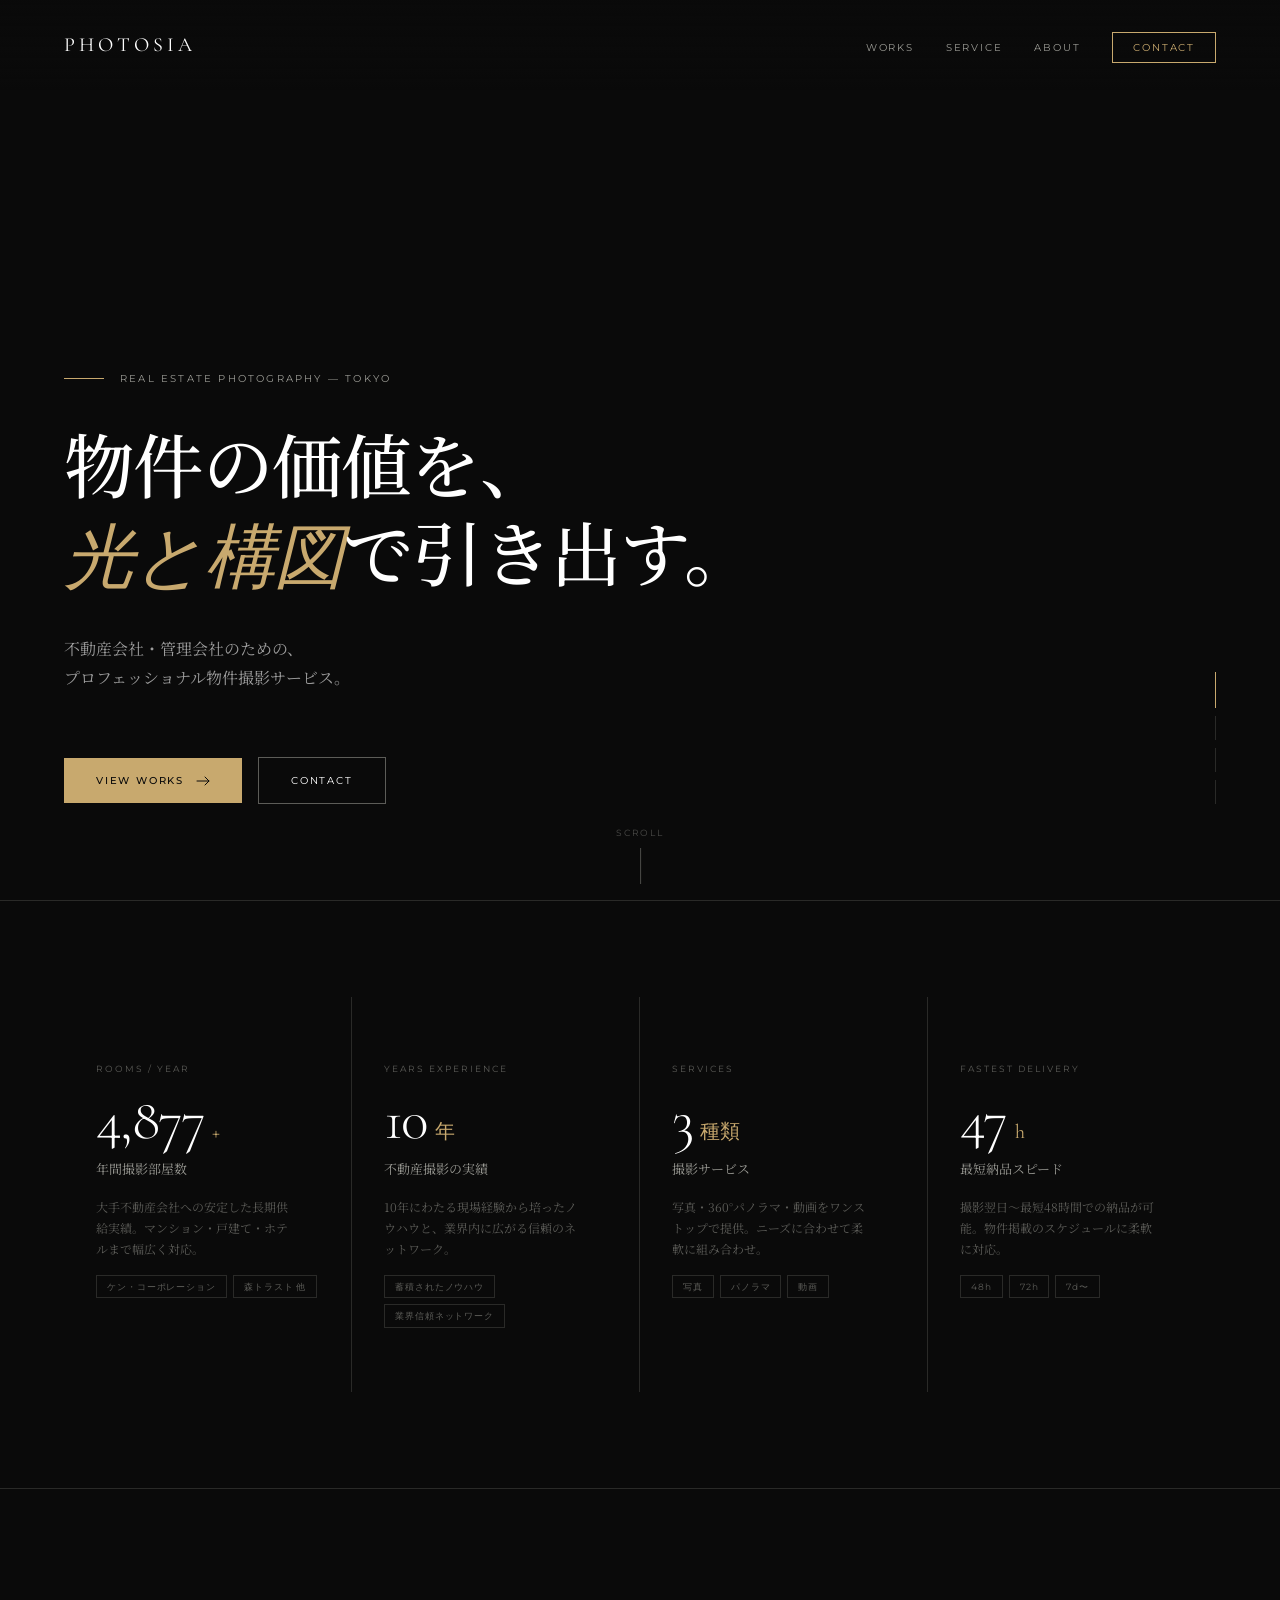
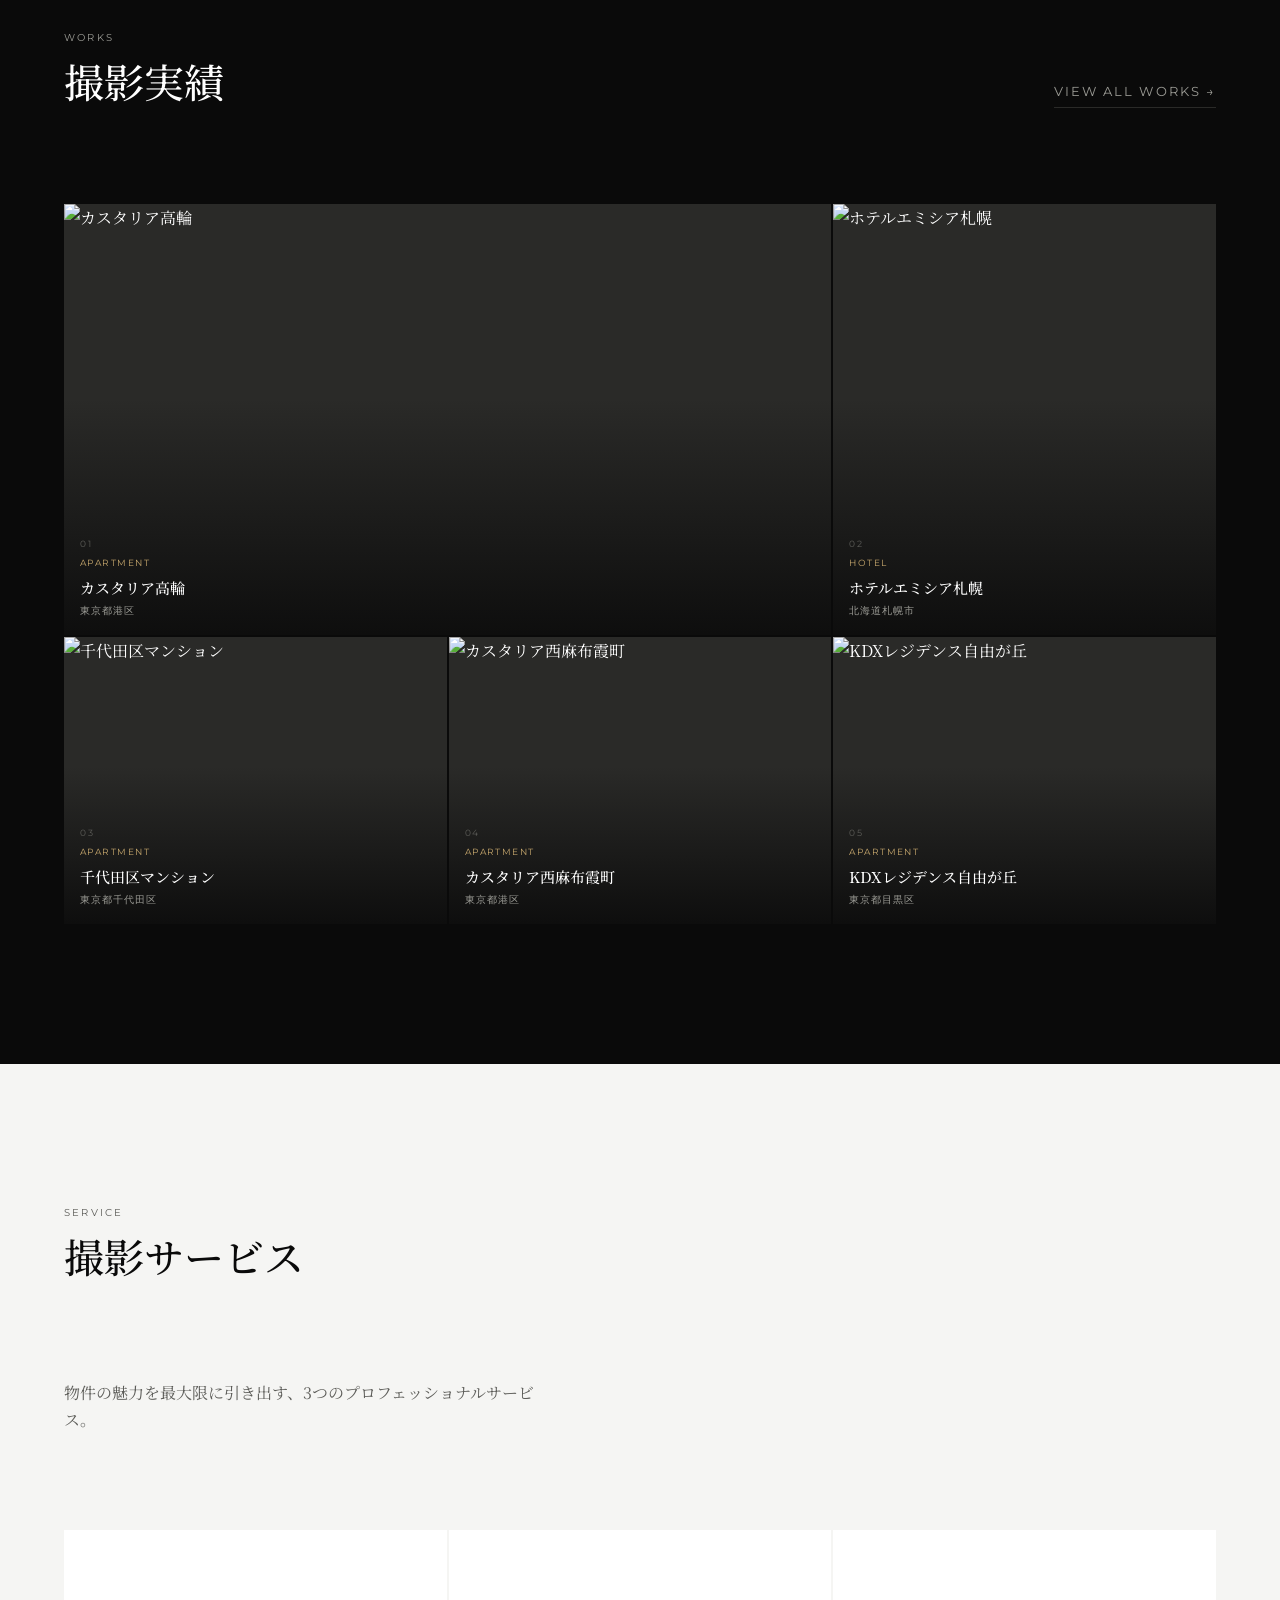
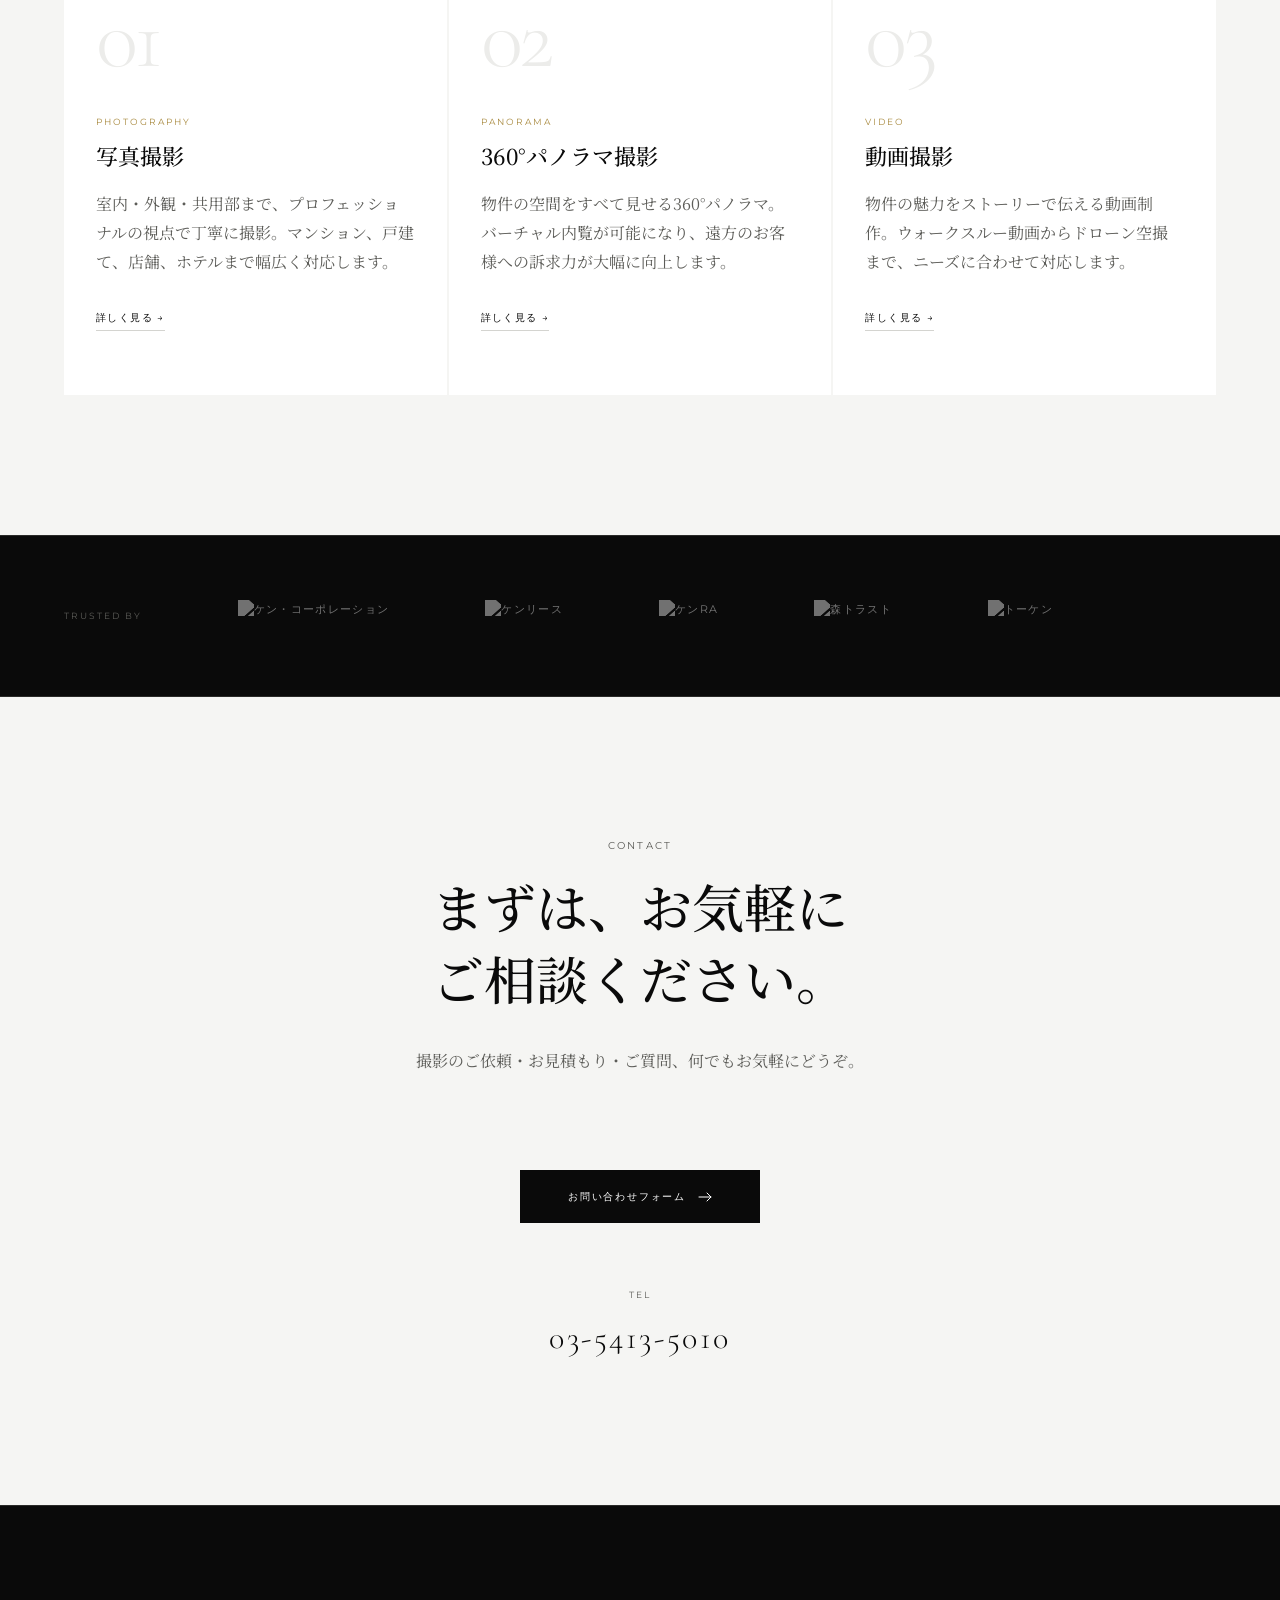
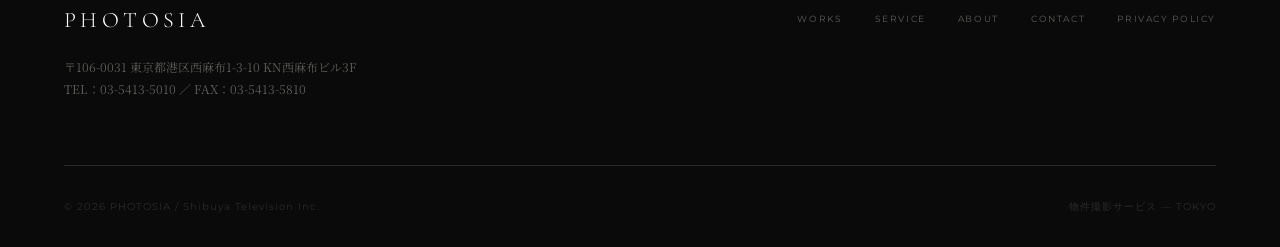
==== commit 1ba9a5d3: "fix: テキスト整合性対応 / 画像差替" ====
--- a/index.html
+++ b/index.html
@@ -43,37 +43,40 @@
 </div>
 
 <!-- ==========================================
-     HERO — スライドショー
+     HERO — 動画KV + 静止画スライド
 ========================================== -->
 <section class="hero">
 
   <div class="hero-slides">
-    <!-- Unsplash: 不動産・インテリア系写真 -->
-    <div class="hero-slide active">
-      <img
-        src="https://images.unsplash.com/photo-1600596542815-ffad4c1539a9?w=1600&auto=format&fit=crop&q=80"
-        alt="高級マンション外観"
-        loading="eager"
+    <!-- KV: photosia.jp 公式動画をループ再生 -->
+    <div class="hero-slide active hero-slide--video">
+      <video
+        autoplay muted loop playsinline
+        poster="https://www.photosia.jp/wp-content/uploads/2018/06/外観共用_01-1024x683.jpg"
+        aria-hidden="true"
       >
-    </div>
+        <source src="https://www.photosia.jp/wp-content/themes/photosia_1.0.0/assets/video/top.mp4" type="video/mp4">
+      </video>
+    </div>
+    <!-- 静止画スライド: 実物件写真 -->
     <div class="hero-slide">
       <img
-        src="https://images.unsplash.com/photo-1560448204-e02f11c3d0e2?w=1600&auto=format&fit=crop&q=80"
-        alt="モダンリビングルーム"
+        src="https://www.photosia.jp/wp-content/uploads/2018/06/外観共用_01-1024x683.jpg"
+        alt="カスタリア高輪 外観"
         loading="lazy"
       >
     </div>
     <div class="hero-slide">
       <img
-        src="https://images.unsplash.com/photo-1512917774080-9991f1c4c750?w=1600&auto=format&fit=crop&q=80"
-        alt="高層マンション外観夜景"
+        src="https://www.photosia.jp/wp-content/uploads/2017/09/カスタリア西麻布霞町1-1024x683.jpg"
+        alt="カスタリア西麻布霞町"
         loading="lazy"
       >
     </div>
     <div class="hero-slide">
       <img
-        src="https://images.unsplash.com/photo-1484154218962-a197022b5858?w=1600&auto=format&fit=crop&q=80"
-        alt="キッチンインテリア"
+        src="https://www.photosia.jp/wp-content/uploads/2016/08/ROBBY_7-1024x683.jpg"
+        alt="千代田区マンション"
         loading="lazy"
       >
     </div>
@@ -110,7 +113,7 @@
 
   <!-- スライド切り替えインジケーター -->
   <div class="hero-indicators">
-    <button class="indicator active" data-idx="0" aria-label="スライド1"></button>
+    <button class="indicator active" data-idx="0" aria-label="スライド1（動画）"></button>
     <button class="indicator" data-idx="1" aria-label="スライド2"></button>
     <button class="indicator" data-idx="2" aria-label="スライド3"></button>
     <button class="indicator" data-idx="3" aria-label="スライド4"></button>
@@ -131,10 +134,10 @@
     <div class="numbers-grid">
 
       <div class="number-item"
-           data-target="1200" data-duration="1400" data-delay="0">
+           data-target="5000" data-duration="1600" data-delay="0">
         <p class="number-eyebrow">ROOMS / YEAR</p>
         <div style="display:flex;align-items:baseline;gap:4px;">
-          <span class="number-value" data-count>1,200</span>
+          <span class="number-value" data-count>5,000</span>
           <span class="number-unit">+</span>
         </div>
         <p class="number-label">年間撮影部屋数</p>
@@ -215,7 +218,7 @@
     <div class="work-item">
       <div class="work-photo">
         <img
-          src="https://images.unsplash.com/photo-1545324418-cc1a3fa10c00?w=1200&auto=format&fit=crop&q=75"
+          src="https://www.photosia.jp/wp-content/uploads/2018/06/外観共用_01-1024x683.jpg"
           alt="カスタリア高輪"
           loading="lazy"
         >
@@ -231,7 +234,7 @@
     <div class="work-item">
       <div class="work-photo">
         <img
-          src="https://images.unsplash.com/photo-1631049307264-da0ec9d70304?w=800&auto=format&fit=crop&q=75"
+          src="https://www.photosia.jp/wp-content/uploads/2016/03/01-1024x683.jpg"
           alt="ホテルエミシア札幌"
           loading="lazy"
         >
@@ -247,7 +250,7 @@
     <div class="work-item">
       <div class="work-photo">
         <img
-          src="https://images.unsplash.com/photo-1600607687920-4e2a09cf159d?w=800&auto=format&fit=crop&q=75"
+          src="https://www.photosia.jp/wp-content/uploads/2016/08/ROBBY_7-1024x683.jpg"
           alt="千代田区マンション"
           loading="lazy"
         >
@@ -263,7 +266,7 @@
     <div class="work-item">
       <div class="work-photo">
         <img
-          src="https://images.unsplash.com/photo-1600566753376-12c8ab7fb75b?w=800&auto=format&fit=crop&q=75"
+          src="https://www.photosia.jp/wp-content/uploads/2017/09/カスタリア西麻布霞町1-1024x683.jpg"
           alt="カスタリア西麻布霞町"
           loading="lazy"
         >
@@ -279,7 +282,7 @@
     <div class="work-item">
       <div class="work-photo">
         <img
-          src="https://images.unsplash.com/photo-1556909114-f6e7ad7d3136?w=800&auto=format&fit=crop&q=75"
+          src="https://www.photosia.jp/wp-content/uploads/2016/04/2-1024x684.jpg"
           alt="KDXレジデンス自由が丘"
           loading="lazy"
         >
@@ -348,10 +351,21 @@
     <div class="trusted-inner">
       <span class="trusted-label">TRUSTED BY</span>
       <div class="trusted-logos">
-        <div class="logo-placeholder">ケン・コーポレーション</div>
-        <div class="logo-placeholder">ケンリース</div>
-        <div class="logo-placeholder">森トラスト</div>
-        <div class="logo-placeholder">トーケン</div>
+        <div class="logo-placeholder">
+          <img src="https://www.photosia.jp/wp-content/themes/photosia_1.0.0/assets/img/ken.jpg" alt="ケン・コーポレーション">
+        </div>
+        <div class="logo-placeholder">
+          <img src="https://www.photosia.jp/wp-content/themes/photosia_1.0.0/assets/img/ken_lease.jpg" alt="ケンリース">
+        </div>
+        <div class="logo-placeholder">
+          <img src="https://www.photosia.jp/wp-content/themes/photosia_1.0.0/assets/img/ken_ra.jpg" alt="ケンRA">
+        </div>
+        <div class="logo-placeholder">
+          <img src="https://www.photosia.jp/wp-content/themes/photosia_1.0.0/assets/img/mori.jpg" alt="森トラスト">
+        </div>
+        <div class="logo-placeholder">
+          <img src="https://www.photosia.jp/wp-content/themes/photosia_1.0.0/assets/img/token.png" alt="トーケン">
+        </div>
       </div>
     </div>
   </div>
--- a/css/style.css
+++ b/css/style.css
@@ -238,6 +238,17 @@
 .hero-slide.active { opacity: 1; }
 .hero-slide img { width: 100%; height: 100%; object-fit: cover; }
 
+.hero-slide img { width: 100%; height: 100%; object-fit: cover; }
+
+/* 動画KVスライド */
+.hero-slide--video video {
+  position: absolute;
+  inset: 0;
+  width: 100%;
+  height: 100%;
+  object-fit: cover;
+}
+
 .hero-overlay {
   position: absolute;
   inset: 0;
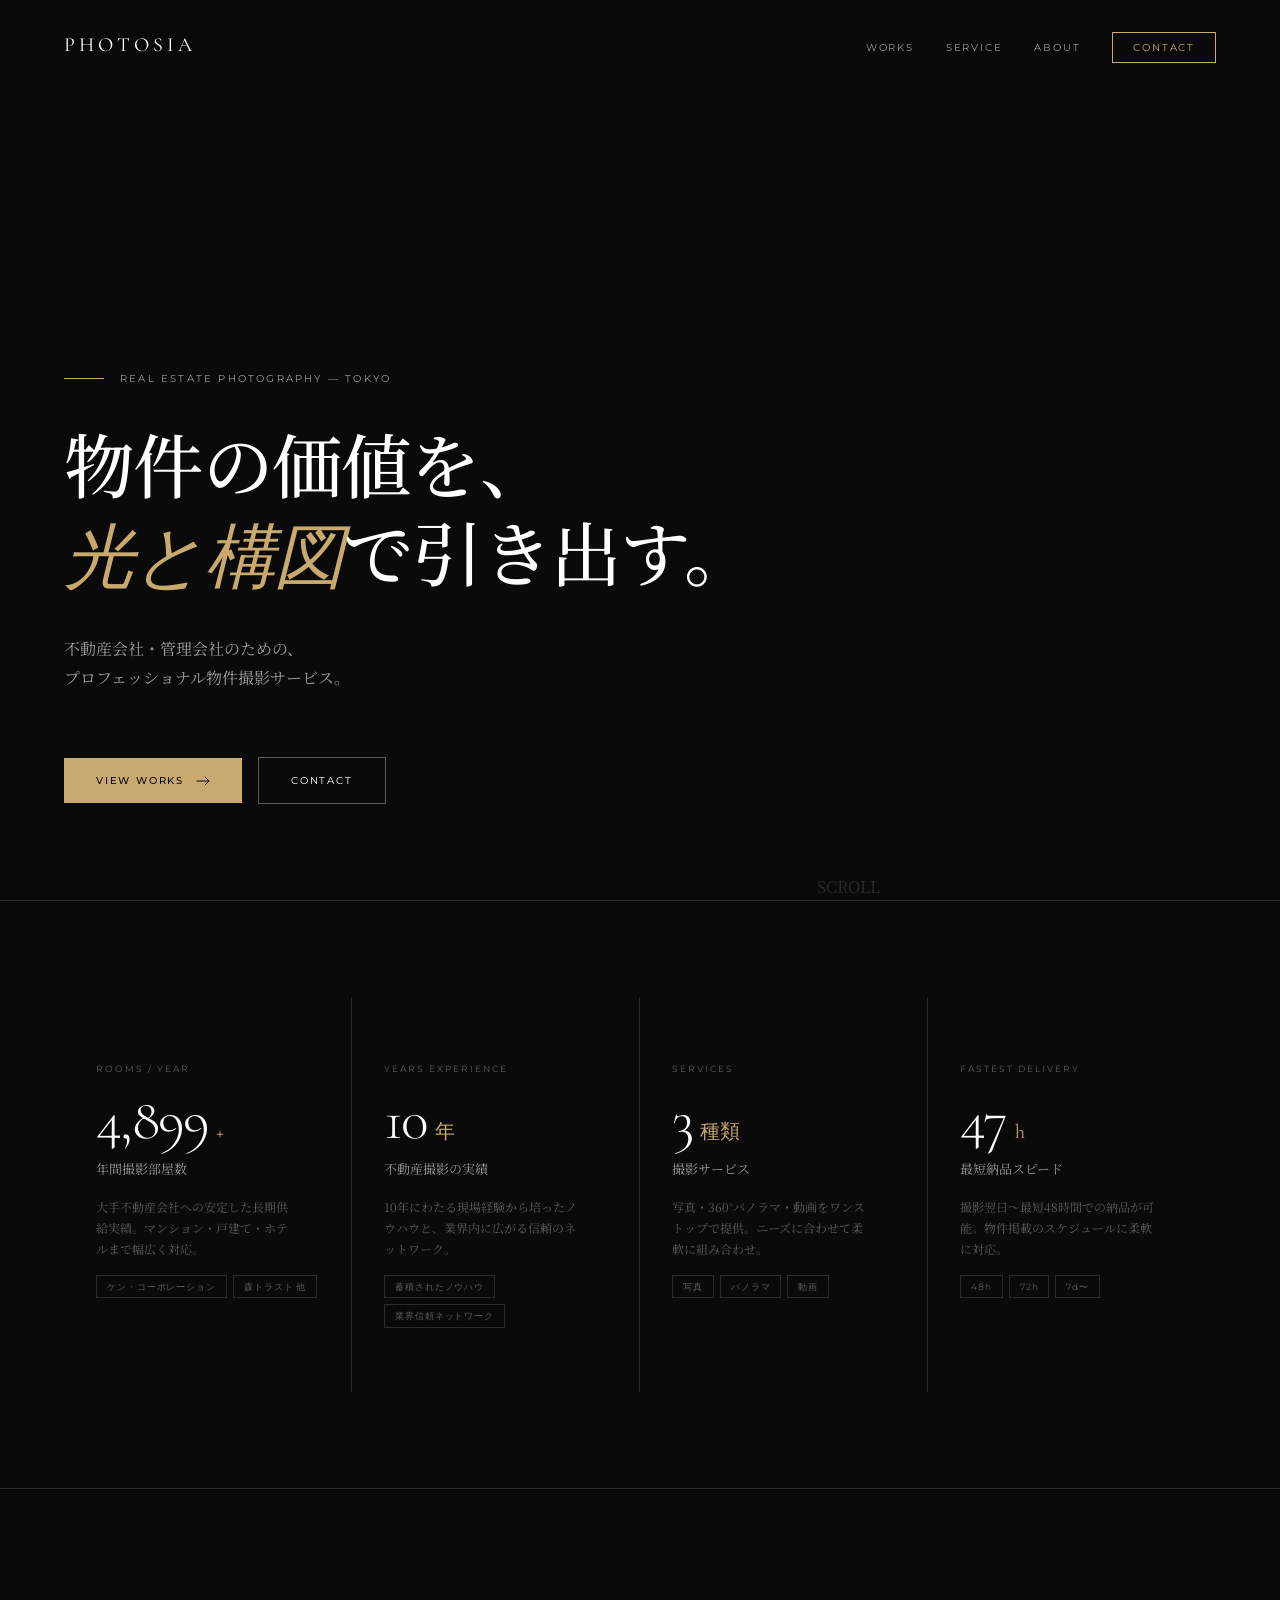
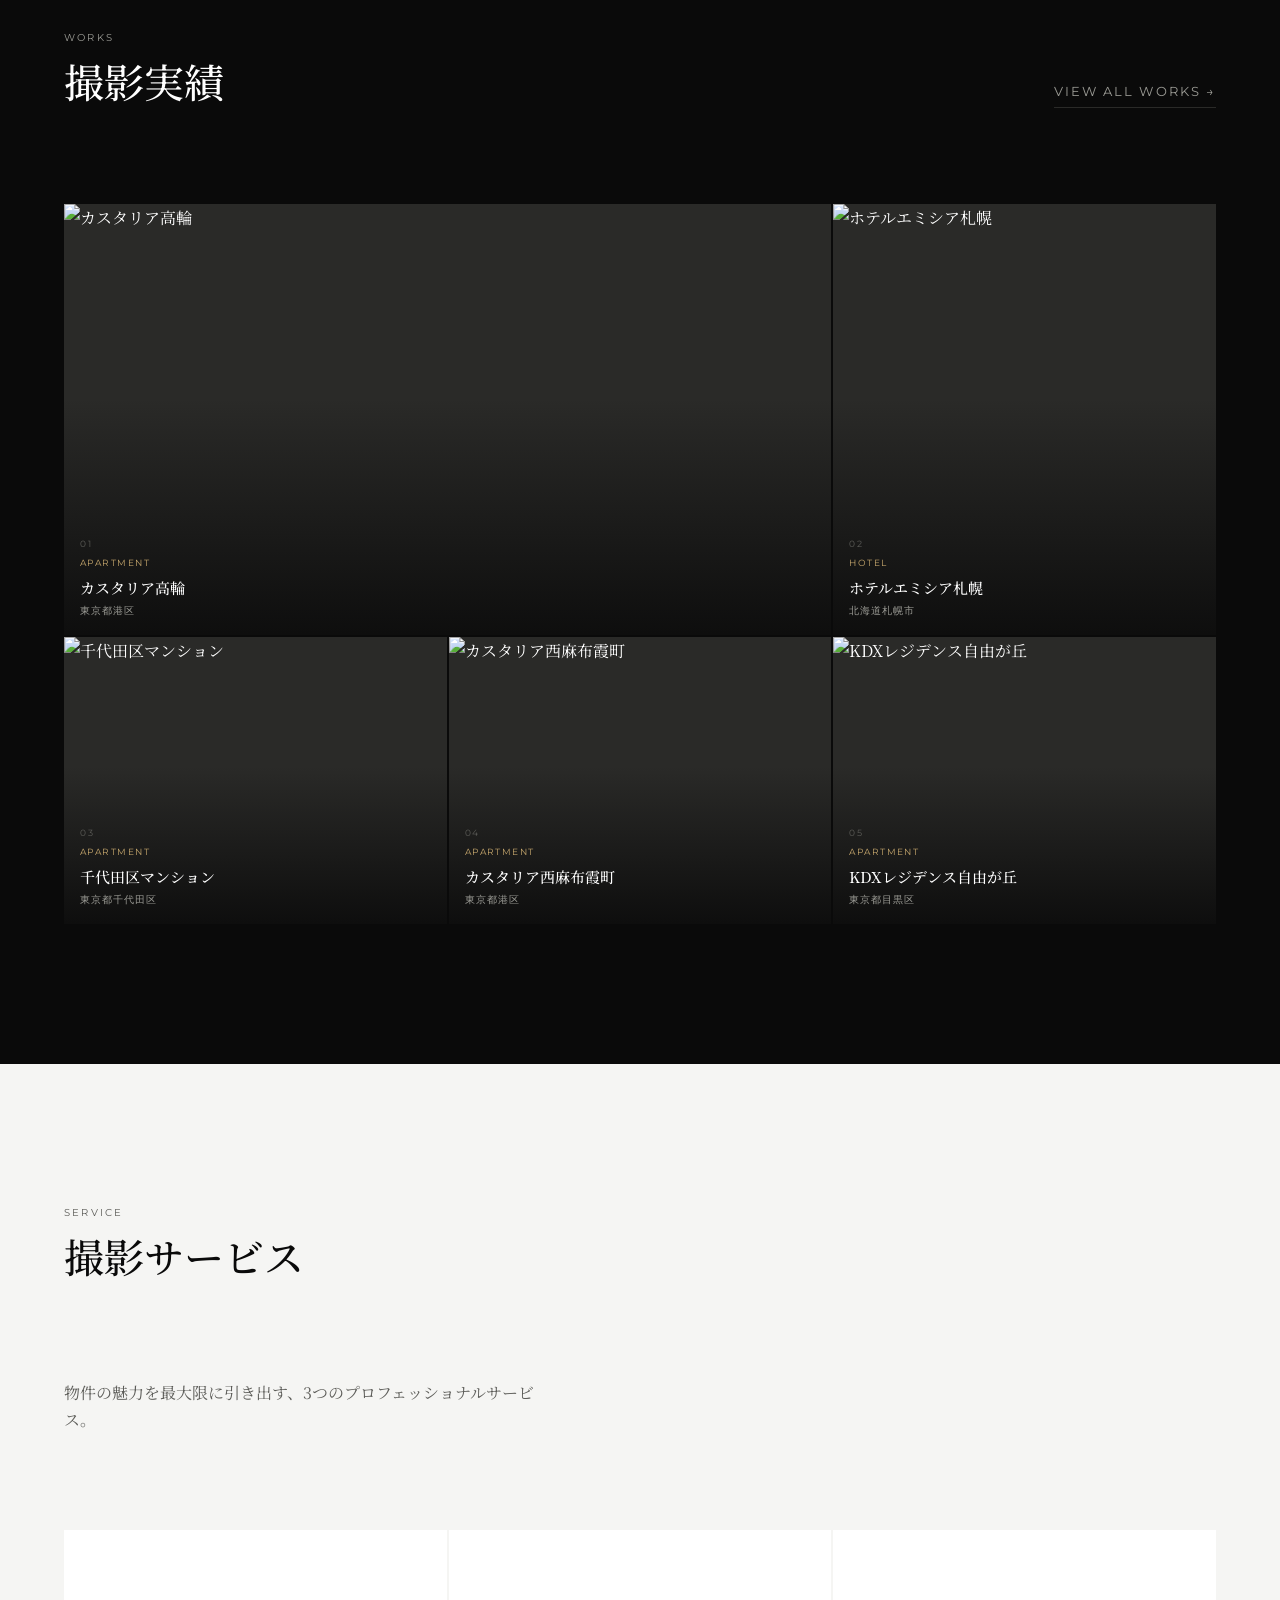
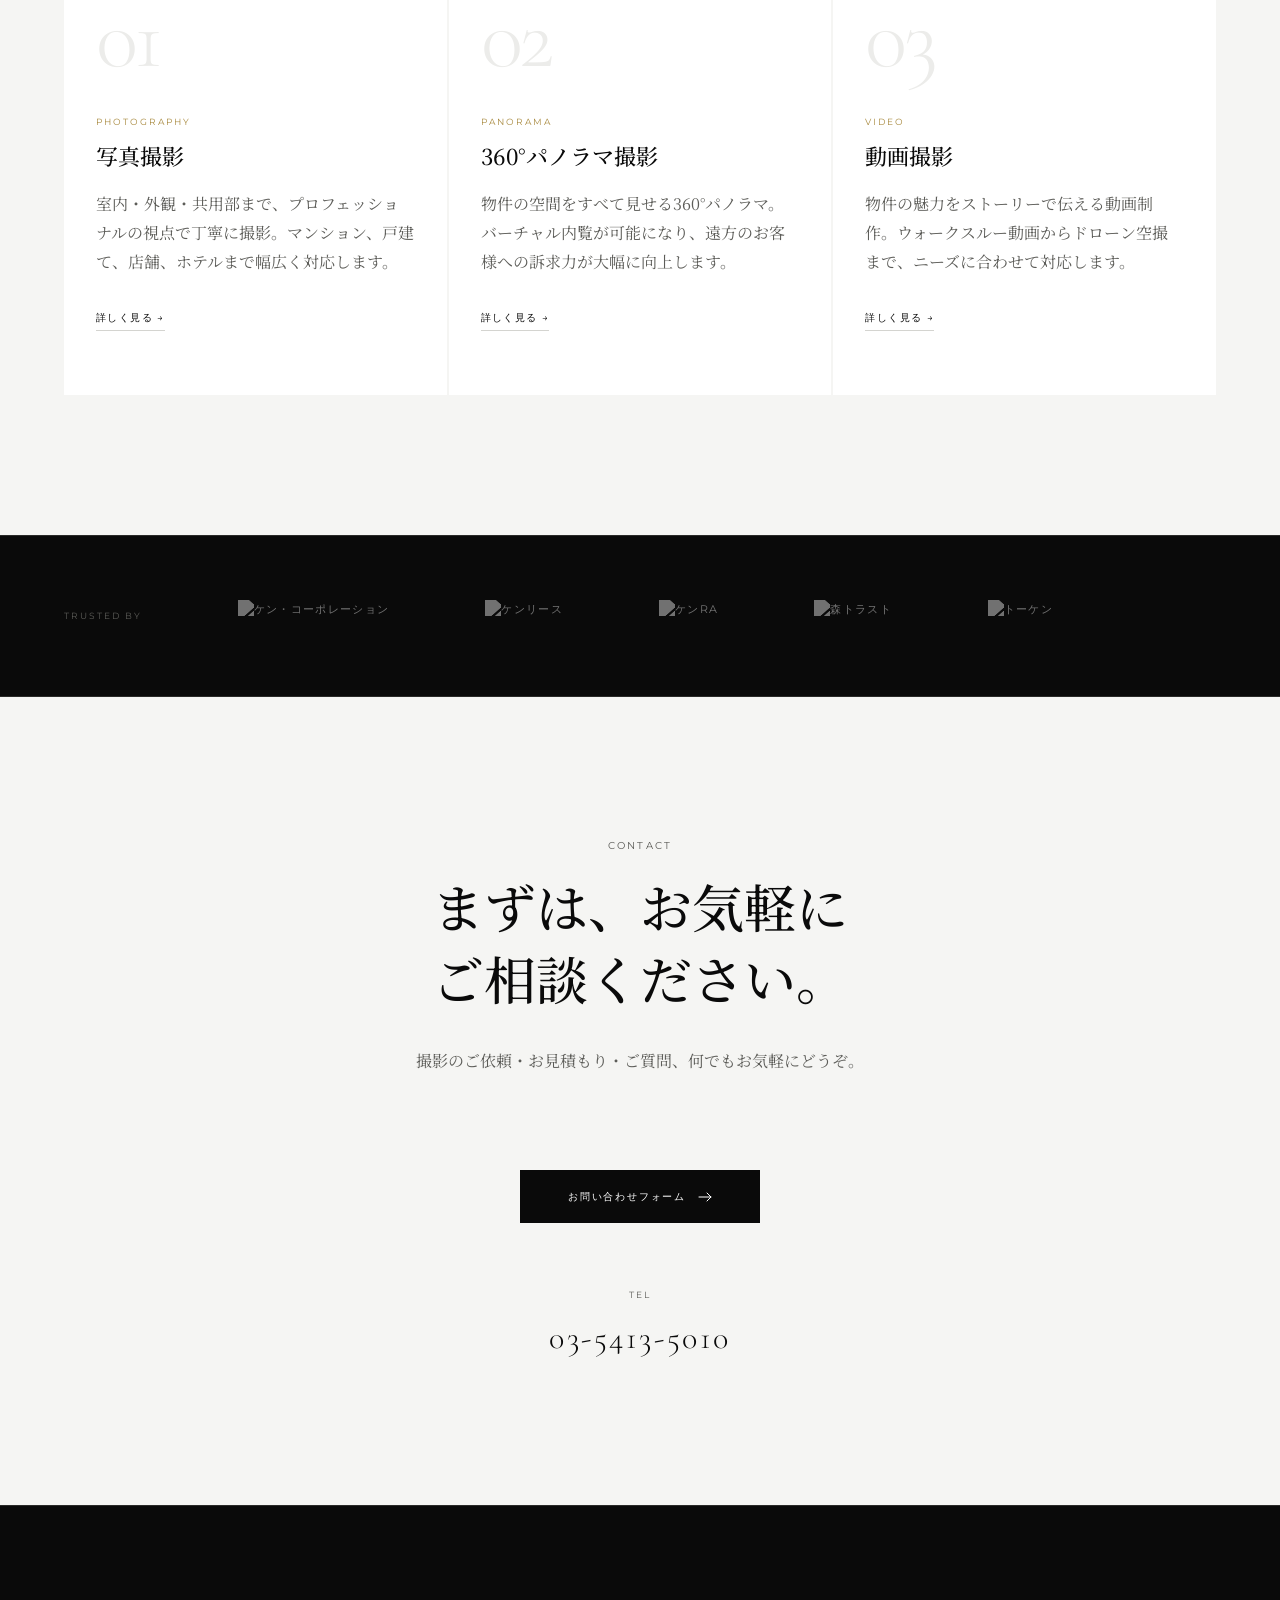
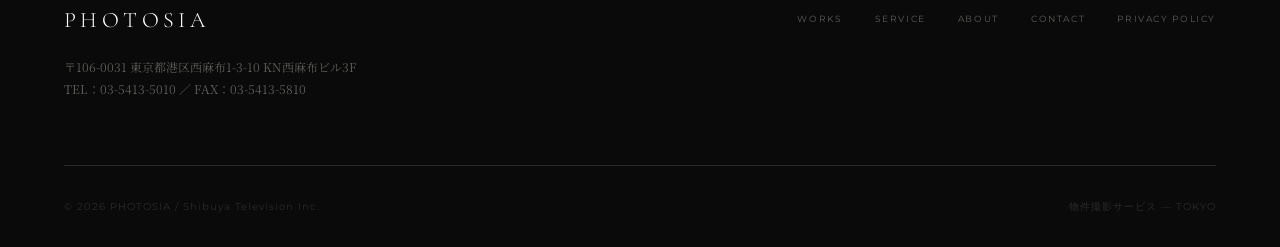
==== commit 129f2a02: "fix: KVを動画のみ / works画像調整" ====
--- a/index.html
+++ b/index.html
@@ -43,44 +43,18 @@
 </div>
 
 <!-- ==========================================
-     HERO — 動画KV + 静止画スライド
+     HERO — 動画KV
 ========================================== -->
 <section class="hero">
 
-  <div class="hero-slides">
-    <!-- KV: photosia.jp 公式動画をループ再生 -->
-    <div class="hero-slide active hero-slide--video">
-      <video
-        autoplay muted loop playsinline
-        poster="https://www.photosia.jp/wp-content/uploads/2018/06/外観共用_01-1024x683.jpg"
-        aria-hidden="true"
-      >
-        <source src="https://www.photosia.jp/wp-content/themes/photosia_1.0.0/assets/video/top.mp4" type="video/mp4">
-      </video>
-    </div>
-    <!-- 静止画スライド: 実物件写真 -->
-    <div class="hero-slide">
-      <img
-        src="https://www.photosia.jp/wp-content/uploads/2018/06/外観共用_01-1024x683.jpg"
-        alt="カスタリア高輪 外観"
-        loading="lazy"
-      >
-    </div>
-    <div class="hero-slide">
-      <img
-        src="https://www.photosia.jp/wp-content/uploads/2017/09/カスタリア西麻布霞町1-1024x683.jpg"
-        alt="カスタリア西麻布霞町"
-        loading="lazy"
-      >
-    </div>
-    <div class="hero-slide">
-      <img
-        src="https://www.photosia.jp/wp-content/uploads/2016/08/ROBBY_7-1024x683.jpg"
-        alt="千代田区マンション"
-        loading="lazy"
-      >
-    </div>
-  </div>
+  <!-- 動画KV -->
+  <video
+    class="hero-video"
+    autoplay muted loop playsinline
+    aria-hidden="true"
+  >
+    <source src="https://www.photosia.jp/wp-content/themes/photosia_1.0.0/assets/video/top.mp4" type="video/mp4">
+  </video>
 
   <div class="hero-overlay"></div>
 
@@ -111,14 +85,6 @@
     </div>
   </div>
 
-  <!-- スライド切り替えインジケーター -->
-  <div class="hero-indicators">
-    <button class="indicator active" data-idx="0" aria-label="スライド1（動画）"></button>
-    <button class="indicator" data-idx="1" aria-label="スライド2"></button>
-    <button class="indicator" data-idx="2" aria-label="スライド3"></button>
-    <button class="indicator" data-idx="3" aria-label="スライド4"></button>
-  </div>
-
   <div class="scroll-hint" aria-hidden="true">
     <span>SCROLL</span>
     <div class="scroll-line"></div>
--- a/css/style.css
+++ b/css/style.css
@@ -227,21 +227,8 @@
   align-items: flex-end;
 }
 
-/* Slideshow */
-.hero-slides { position: absolute; inset: 0; }
-.hero-slide {
-  position: absolute;
-  inset: 0;
-  opacity: 0;
-  transition: opacity 1.4s ease;
-}
-.hero-slide.active { opacity: 1; }
-.hero-slide img { width: 100%; height: 100%; object-fit: cover; }
-
-.hero-slide img { width: 100%; height: 100%; object-fit: cover; }
-
-/* 動画KVスライド */
-.hero-slide--video video {
+/* 動画KV */
+.hero-video {
   position: absolute;
   inset: 0;
   width: 100%;
@@ -301,60 +288,9 @@
   flex-wrap: wrap;
 }
 
-/* Slide indicators */
-.hero-indicators {
-  position: absolute;
-  right: var(--space-lg);
-  bottom: var(--space-xl);
-  display: flex;
-  flex-direction: column;
-  gap: 8px;
-  z-index: 2;
-}
-.indicator {
-  width: 1.5px;
-  height: 24px;
-  background: var(--color-gray-800);
-  cursor: pointer;
-  transition: background 0.3s, height 0.3s;
-  border: none;
-  padding: 0;
-}
-.indicator.active { background: var(--color-accent); height: 36px; }
-
-/* Scroll hint */
-.scroll-hint {
-  position: absolute;
-  bottom: var(--space-sm);
-  left: 50%;
-  transform: translateX(-50%);
-  display: flex;
-  flex-direction: column;
-  align-items: center;
-  gap: 8px;
-  opacity: 0.45;
-  z-index: 2;
-}
-.scroll-hint span {
-  font-family: var(--font-sans);
-  font-size: 9px;
-  letter-spacing: 0.2em;
-  color: var(--color-gray-400);
-}
-.scroll-line {
-  width: 0.5px;
-  height: 36px;
-  background: var(--color-gray-400);
-  animation: scrollAnim 2s ease-in-out infinite;
-}
-@keyframes scrollAnim {
-  0%, 100% { opacity: 1; }
-  50% { opacity: 0.2; }
-}
 
 @media (max-width: 768px) {
   .hero-content { padding: 0 var(--space-sm) var(--space-lg); }
-  .hero-indicators { right: var(--space-sm); bottom: var(--space-lg); }
 }
 
 /* ==========================================
@@ -530,7 +466,15 @@
 }
 .work-item:nth-child(1) .work-photo { aspect-ratio: 16/9; }
 .work-photo img {
+  width: 100%;
+  height: 100%;
+  object-fit: cover;
+  object-position: center center;
   transition: transform 0.8s var(--ease);
+}
+/* ホテルエミシア（span4・2番目）: 3:2画像を4:3セルに収めるため上寄せトリミング */
+.work-item:nth-child(2) .work-photo img {
+  object-position: center top;
 }
 .work-item:hover .work-photo img { transform: scale(1.04); }
 .work-overlay {
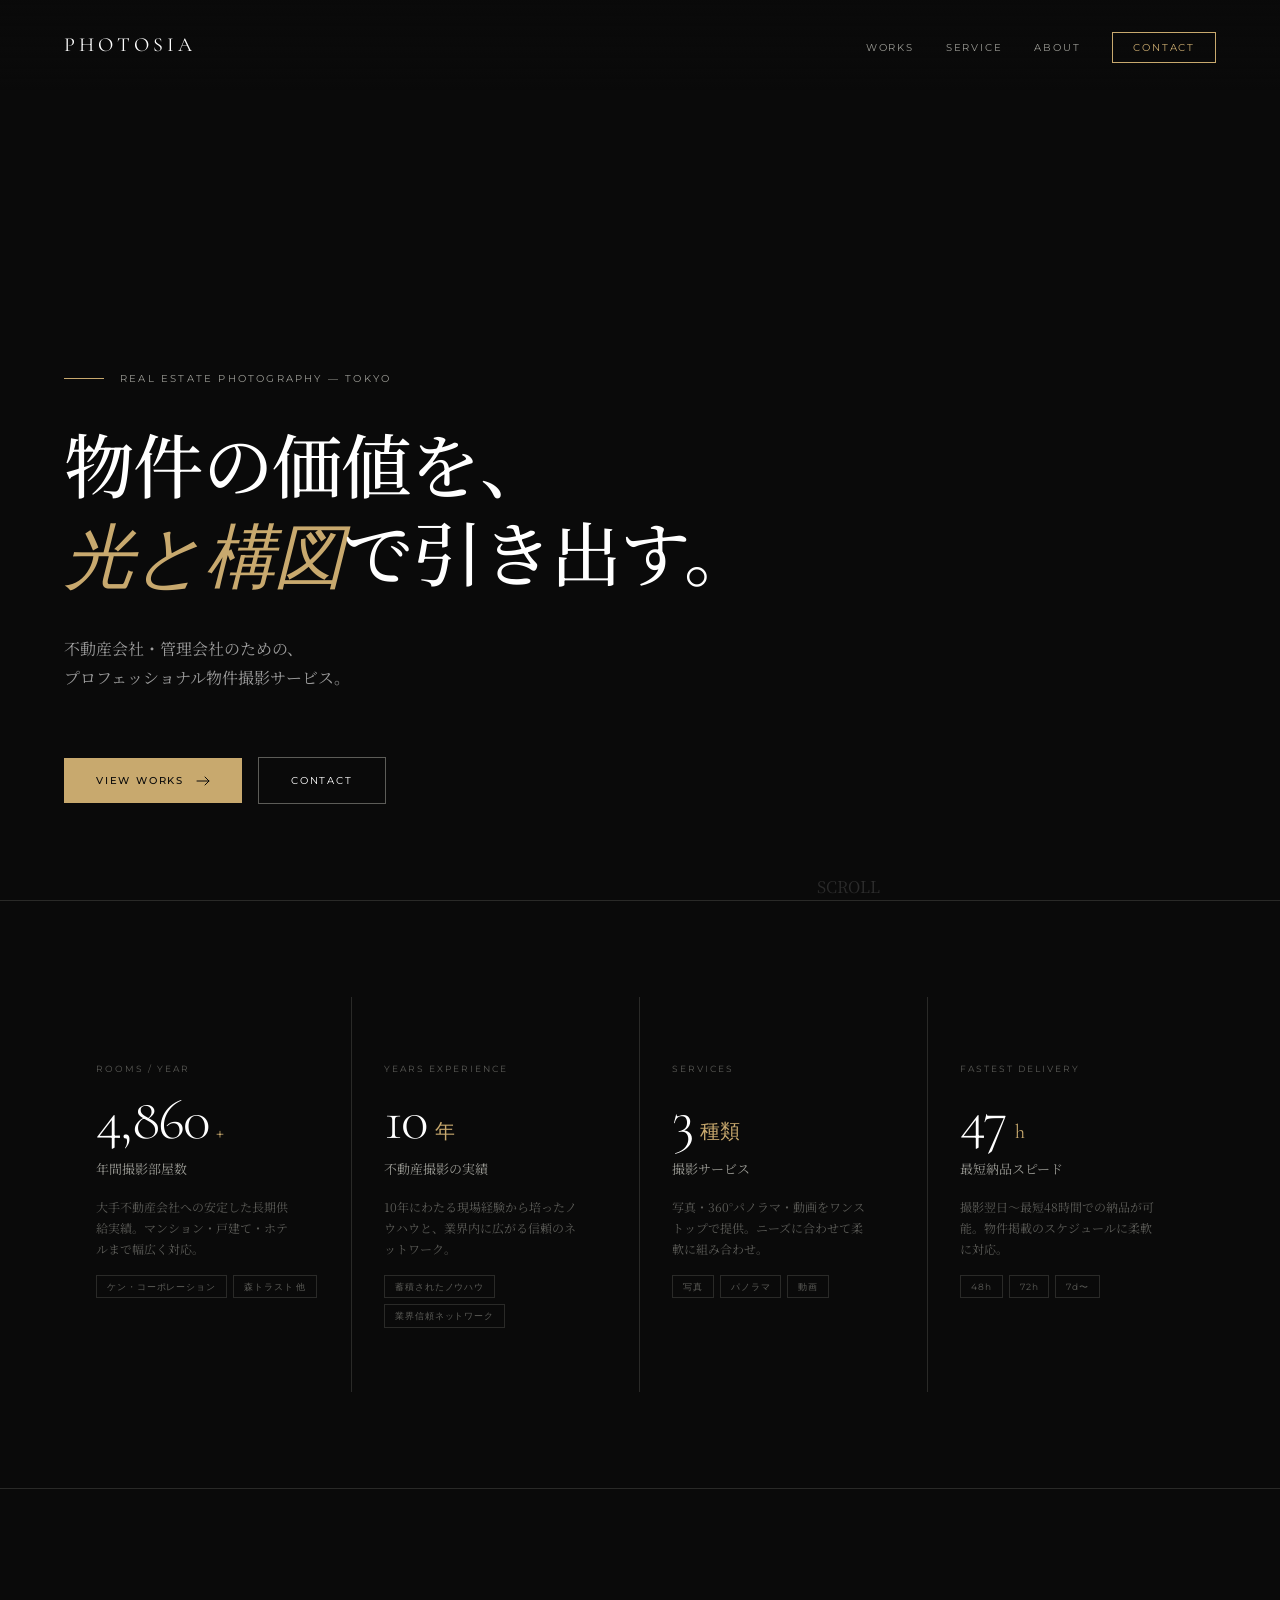
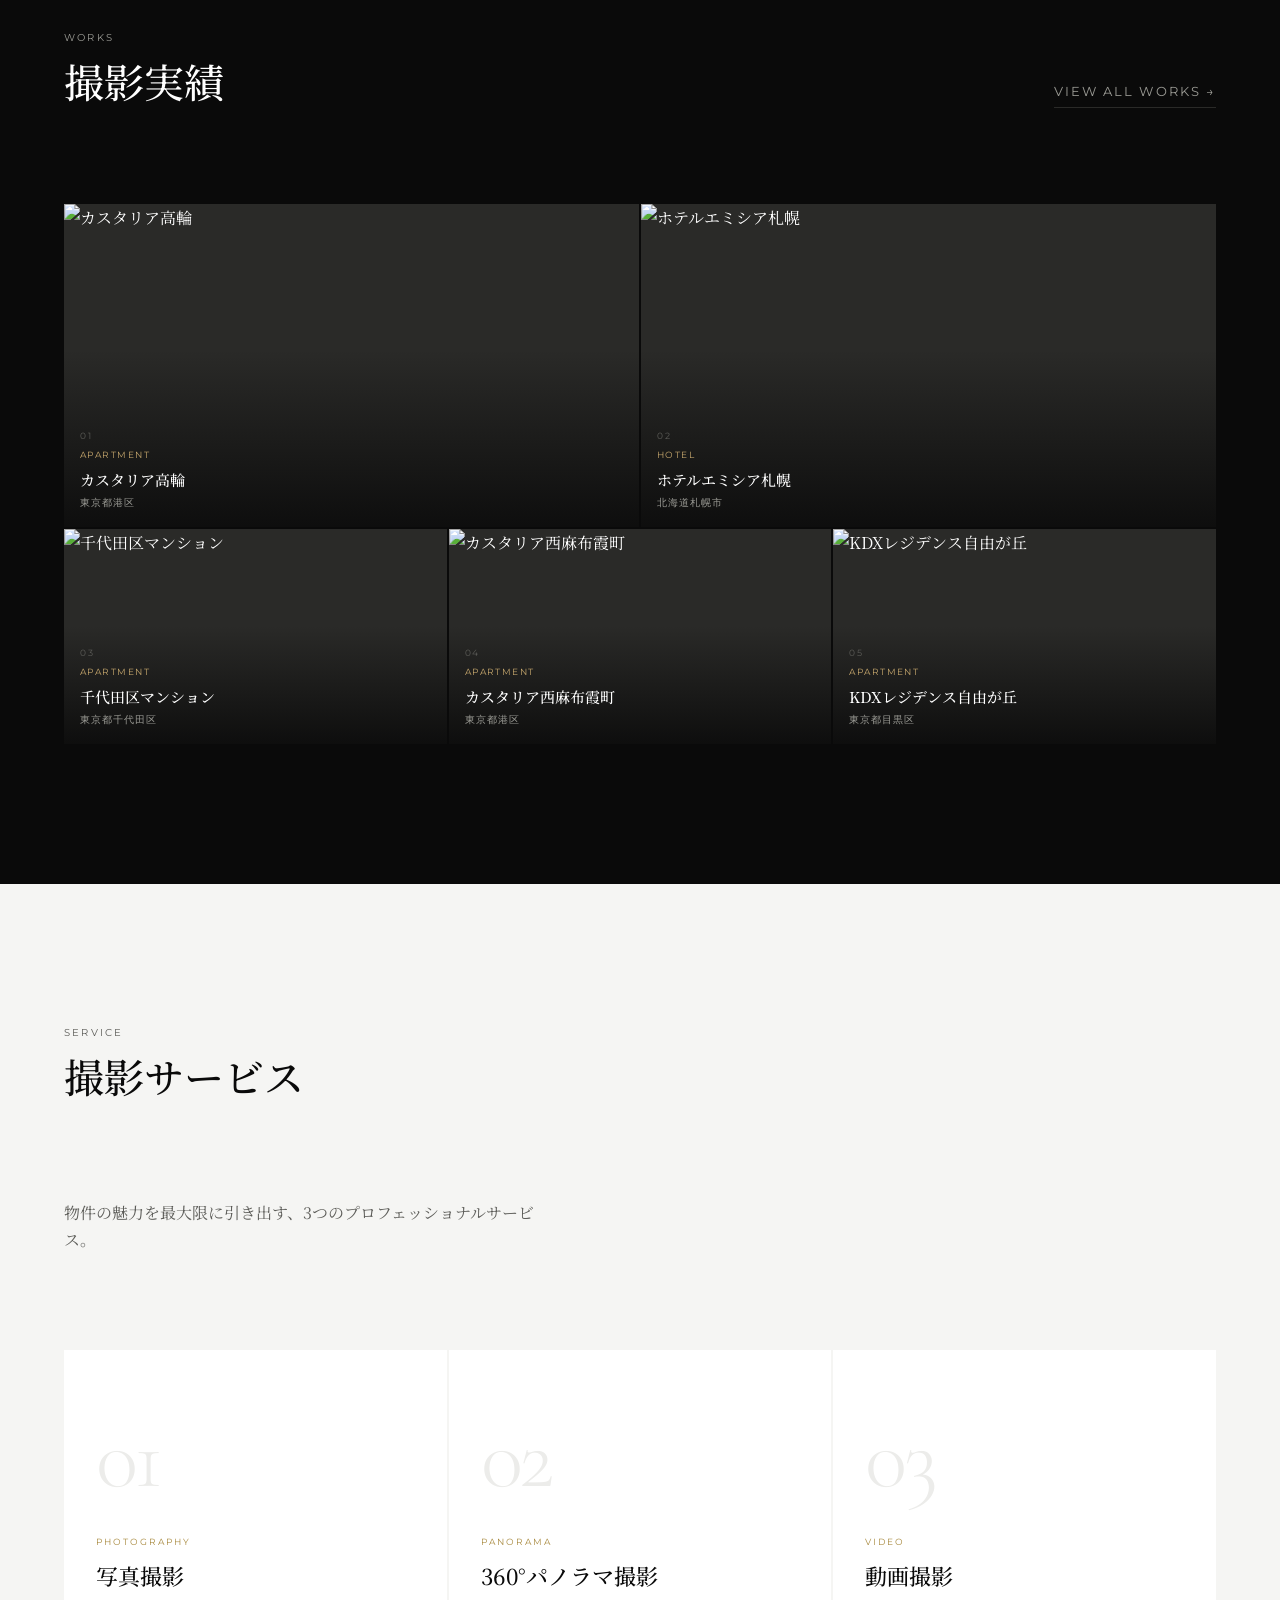
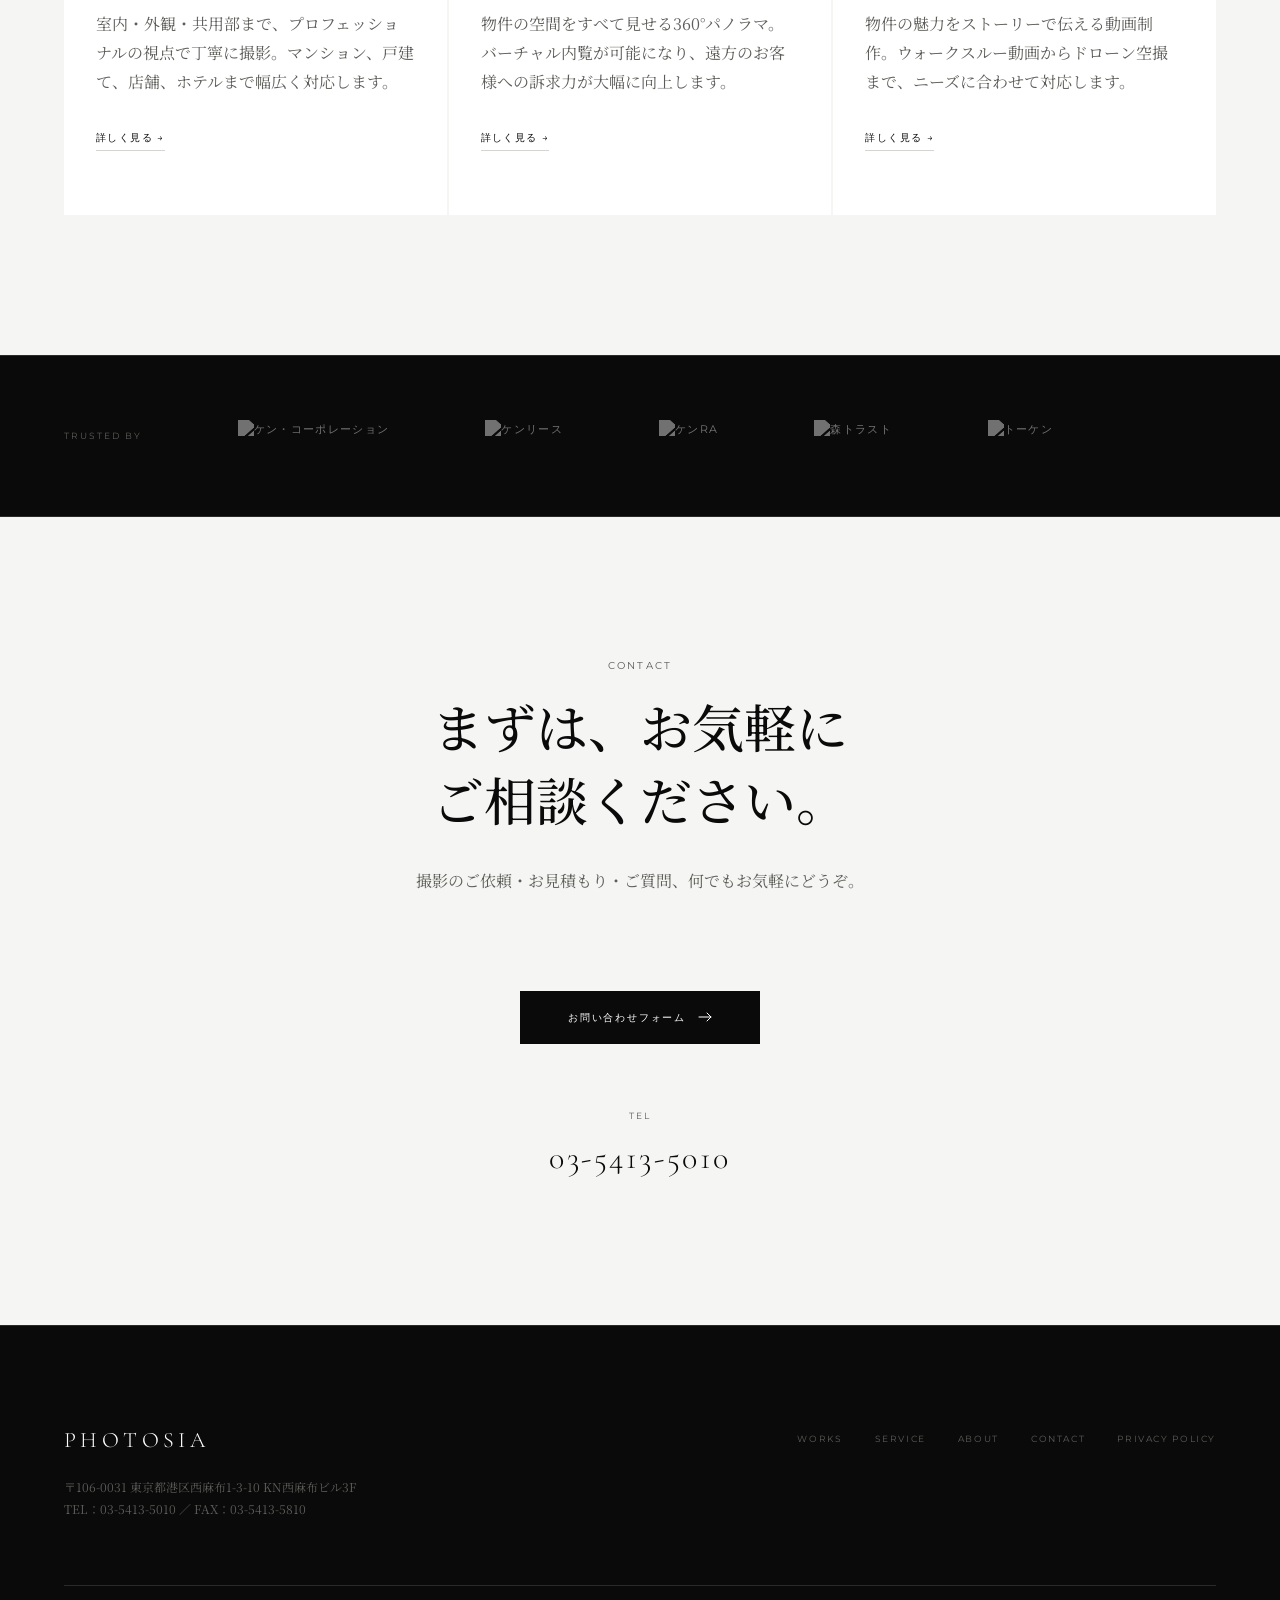
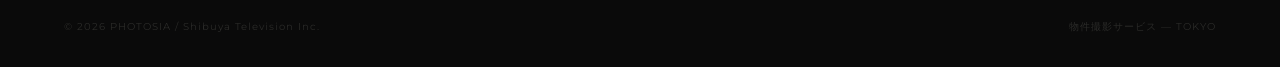
==== commit a532c172: "fix: worksレイアウト変更" ====
--- a/index.html
+++ b/index.html
@@ -181,13 +181,10 @@
 
   <div class="works-grid">
 
-    <div class="work-item">
-      <div class="work-photo">
-        <img
-          src="https://www.photosia.jp/wp-content/uploads/2018/06/外観共用_01-1024x683.jpg"
-          alt="カスタリア高輪"
-          loading="lazy"
-        >
+    <!-- 1行目: 2列 -->
+    <div class="work-item work-item--half">
+      <div class="work-photo">
+        <img src="https://www.photosia.jp/wp-content/uploads/2018/06/外観共用_01-1024x683.jpg" alt="カスタリア高輪" loading="lazy">
       </div>
       <div class="work-overlay">
         <p class="work-number">01</p>
@@ -197,13 +194,9 @@
       </div>
     </div>
 
-    <div class="work-item">
-      <div class="work-photo">
-        <img
-          src="https://www.photosia.jp/wp-content/uploads/2016/03/01-1024x683.jpg"
-          alt="ホテルエミシア札幌"
-          loading="lazy"
-        >
+    <div class="work-item work-item--half">
+      <div class="work-photo">
+        <img src="https://www.photosia.jp/wp-content/uploads/2016/03/01-1024x683.jpg" alt="ホテルエミシア札幌" loading="lazy">
       </div>
       <div class="work-overlay">
         <p class="work-number">02</p>
@@ -213,13 +206,10 @@
       </div>
     </div>
 
-    <div class="work-item">
-      <div class="work-photo">
-        <img
-          src="https://www.photosia.jp/wp-content/uploads/2016/08/ROBBY_7-1024x683.jpg"
-          alt="千代田区マンション"
-          loading="lazy"
-        >
+    <!-- 2行目: 3列 -->
+    <div class="work-item work-item--third">
+      <div class="work-photo">
+        <img src="https://www.photosia.jp/wp-content/uploads/2016/08/ROBBY_7-1024x683.jpg" alt="千代田区マンション" loading="lazy">
       </div>
       <div class="work-overlay">
         <p class="work-number">03</p>
@@ -229,13 +219,9 @@
       </div>
     </div>
 
-    <div class="work-item">
-      <div class="work-photo">
-        <img
-          src="https://www.photosia.jp/wp-content/uploads/2017/09/カスタリア西麻布霞町1-1024x683.jpg"
-          alt="カスタリア西麻布霞町"
-          loading="lazy"
-        >
+    <div class="work-item work-item--third">
+      <div class="work-photo">
+        <img src="https://www.photosia.jp/wp-content/uploads/2017/09/カスタリア西麻布霞町1-1024x683.jpg" alt="カスタリア西麻布霞町" loading="lazy">
       </div>
       <div class="work-overlay">
         <p class="work-number">04</p>
@@ -245,13 +231,9 @@
       </div>
     </div>
 
-    <div class="work-item">
-      <div class="work-photo">
-        <img
-          src="https://www.photosia.jp/wp-content/uploads/2016/04/2-1024x684.jpg"
-          alt="KDXレジデンス自由が丘"
-          loading="lazy"
-        >
+    <div class="work-item work-item--third">
+      <div class="work-photo">
+        <img src="https://www.photosia.jp/wp-content/uploads/2016/04/2-1024x684.jpg" alt="KDXレジデンス自由が丘" loading="lazy">
       </div>
       <div class="work-overlay">
         <p class="work-number">05</p>
--- a/css/style.css
+++ b/css/style.css
@@ -444,37 +444,37 @@
 .works { background: var(--color-black); }
 .works-grid {
   display: grid;
-  grid-template-columns: repeat(12, 1fr);
+  grid-template-columns: repeat(6, 1fr);
   gap: 2px;
   padding: 0 var(--space-lg);
 }
+/* 1行目: 2列（各3/6） */
+.work-item--half  { grid-column: span 3; }
+/* 2行目: 3列（各2/6） */
+.work-item--third { grid-column: span 2; }
+
 .work-item {
   position: relative;
   overflow: hidden;
   background: var(--color-gray-800);
   cursor: pointer;
 }
-.work-item:nth-child(1) { grid-column: span 8; }
-.work-item:nth-child(2) { grid-column: span 4; }
-.work-item:nth-child(3) { grid-column: span 4; }
-.work-item:nth-child(4) { grid-column: span 4; }
-.work-item:nth-child(5) { grid-column: span 4; }
 .work-photo {
+  position: relative;
   width: 100%;
-  aspect-ratio: 4/3;
+  padding-top: 56.25%; /* 16:9 全件統一 */
   overflow: hidden;
 }
-.work-item:nth-child(1) .work-photo { aspect-ratio: 16/9; }
+
+
 .work-photo img {
+  position: absolute;
+  inset: 0;
   width: 100%;
   height: 100%;
   object-fit: cover;
   object-position: center center;
   transition: transform 0.8s var(--ease);
-}
-/* ホテルエミシア（span4・2番目）: 3:2画像を4:3セルに収めるため上寄せトリミング */
-.work-item:nth-child(2) .work-photo img {
-  object-position: center top;
 }
 .work-item:hover .work-photo img { transform: scale(1.04); }
 .work-overlay {
@@ -517,12 +517,8 @@
 
 @media (max-width: 900px) {
   .works-grid { padding: 0 var(--space-sm); grid-template-columns: 1fr 1fr; }
-  .work-item:nth-child(1),
-  .work-item:nth-child(2),
-  .work-item:nth-child(3),
-  .work-item:nth-child(4),
-  .work-item:nth-child(5) { grid-column: span 1; }
-  .work-item:nth-child(1) .work-photo { aspect-ratio: 4/3; }
+  .work-item--half  { grid-column: span 1; }
+  .work-item--third { grid-column: span 1; }
 }
 
 /* ==========================================
